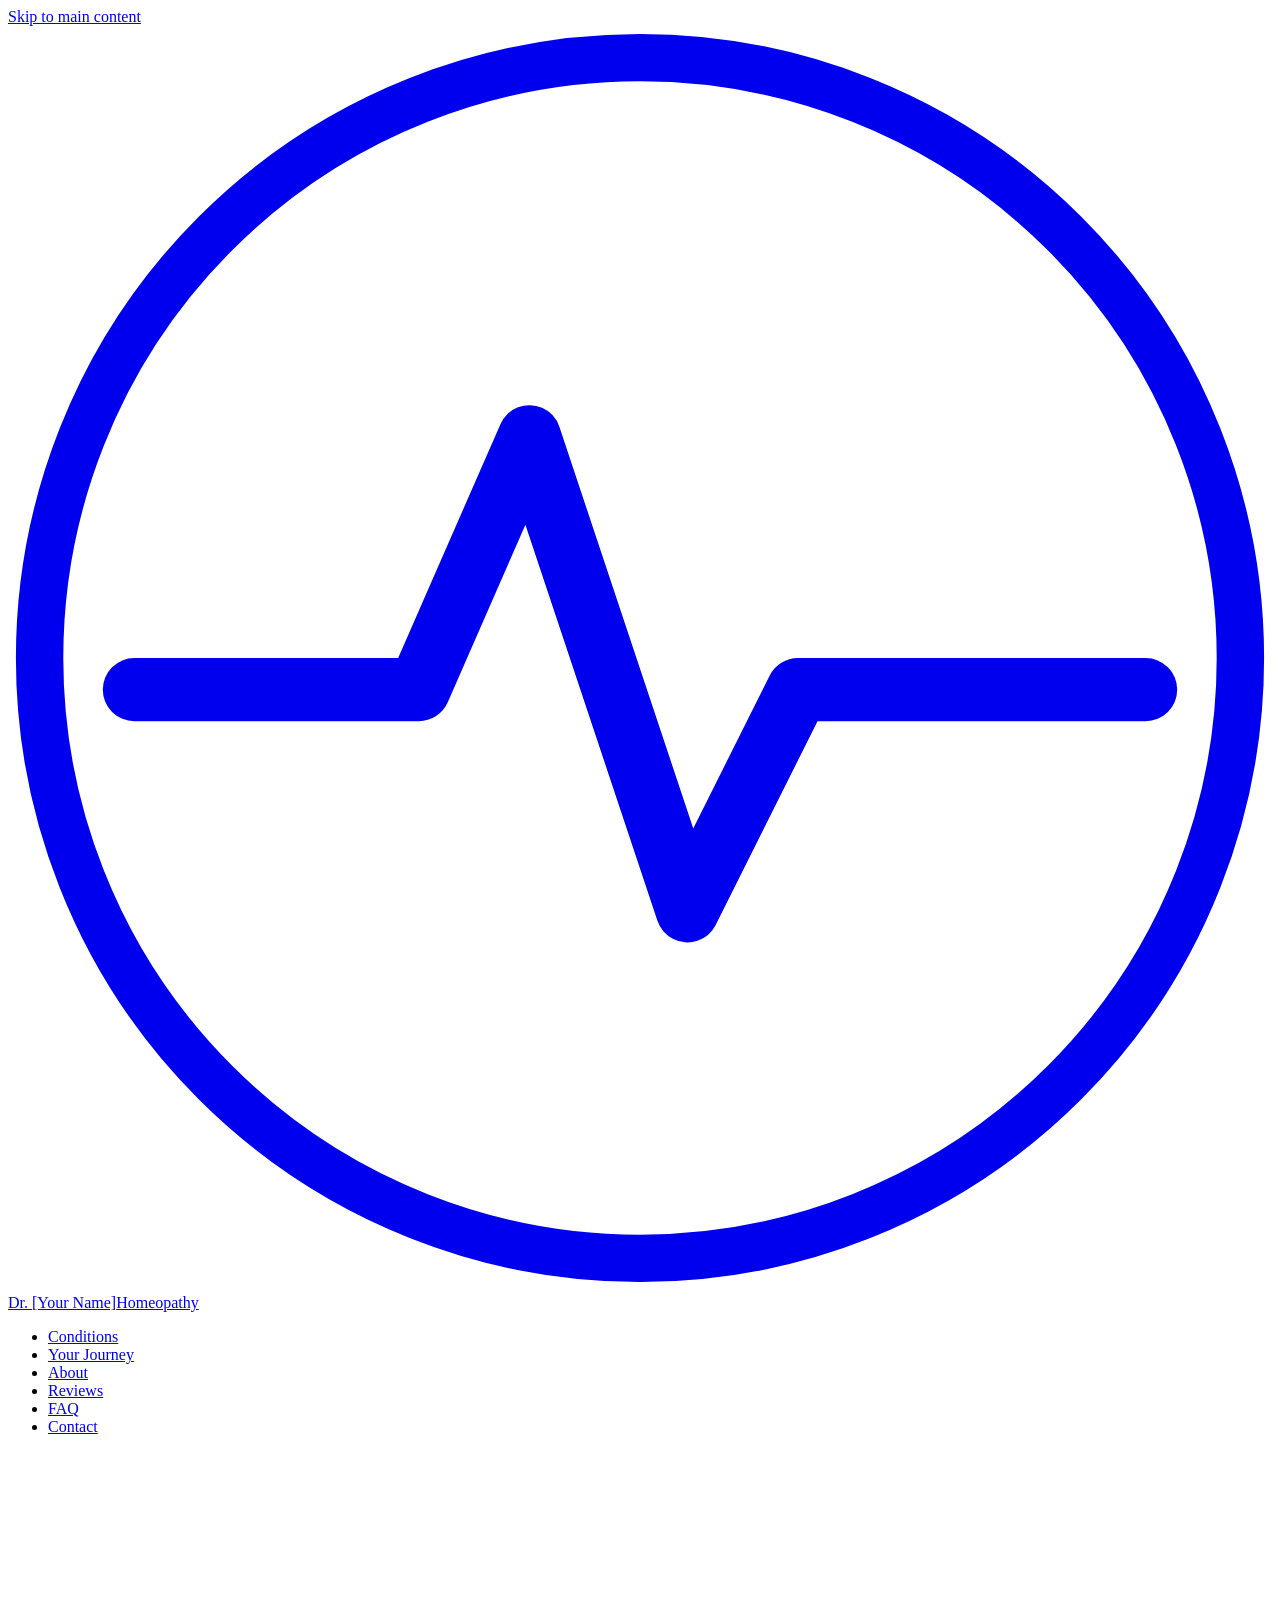
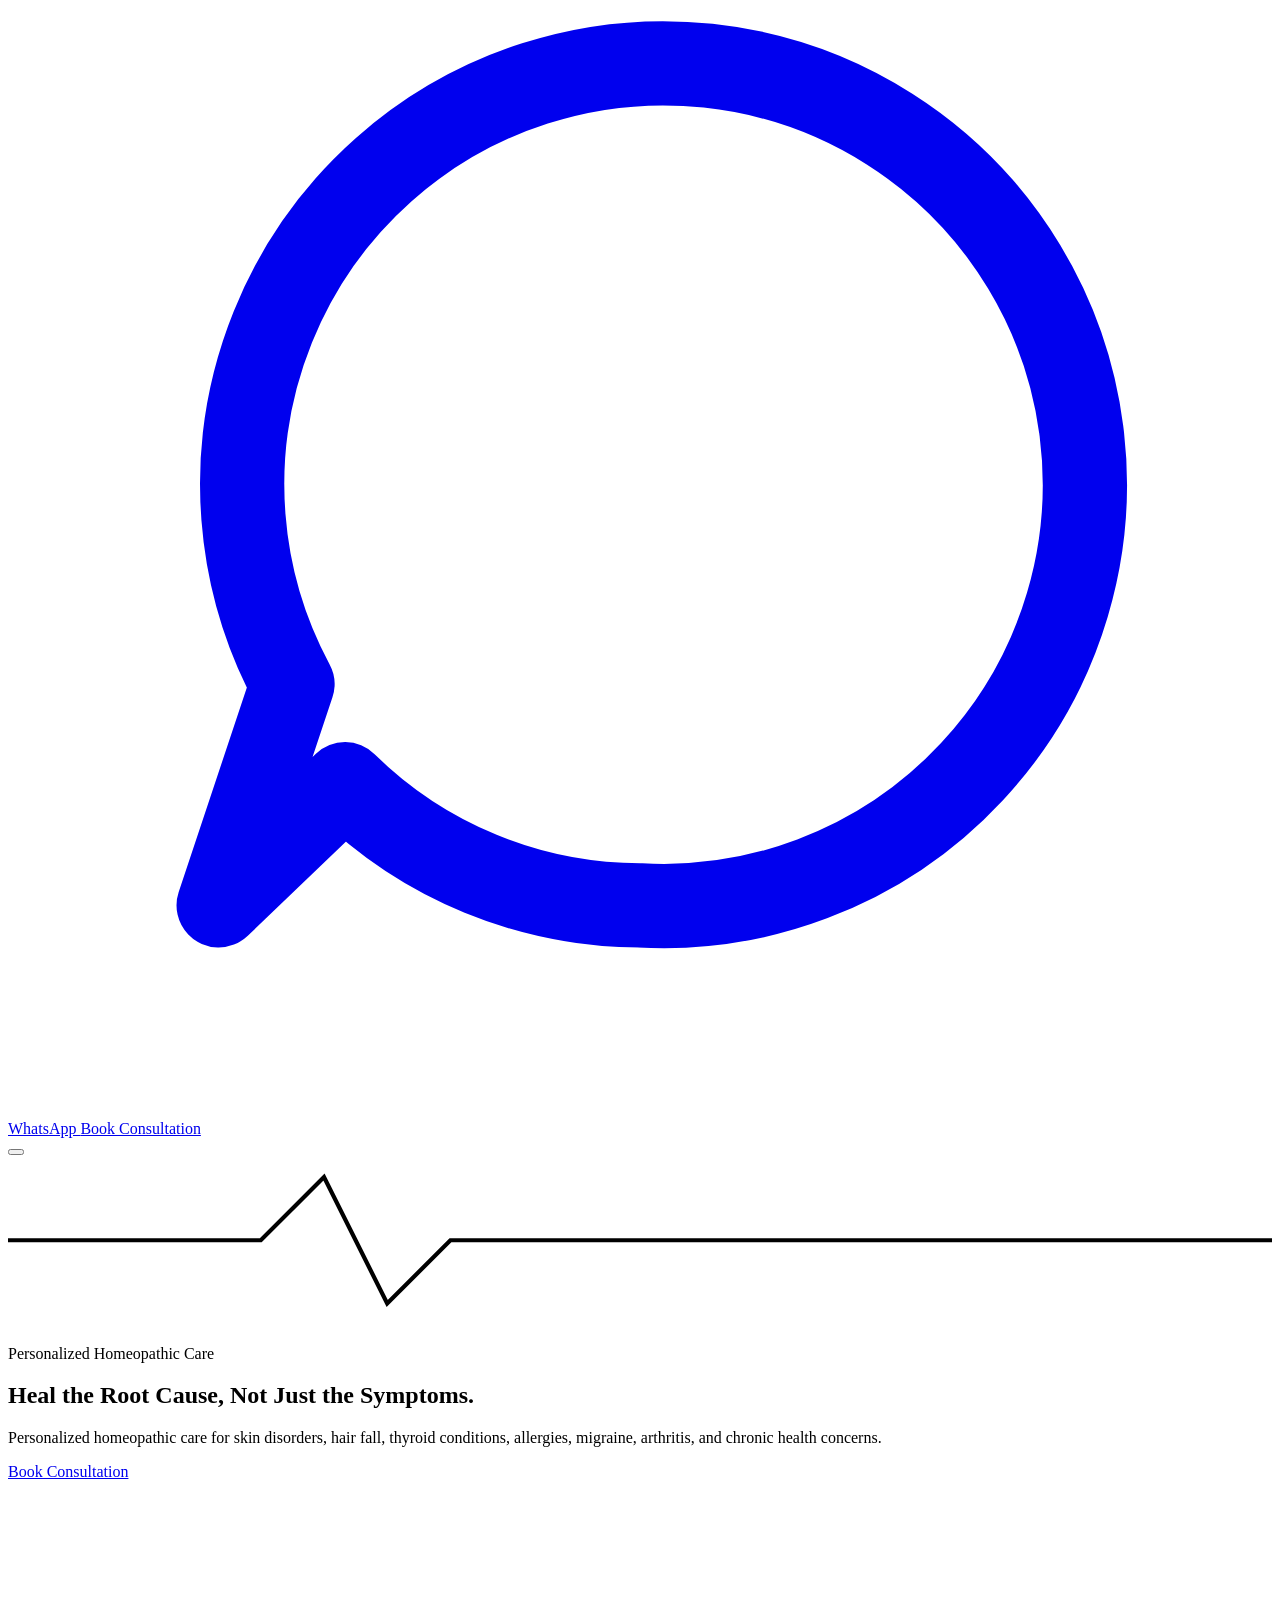
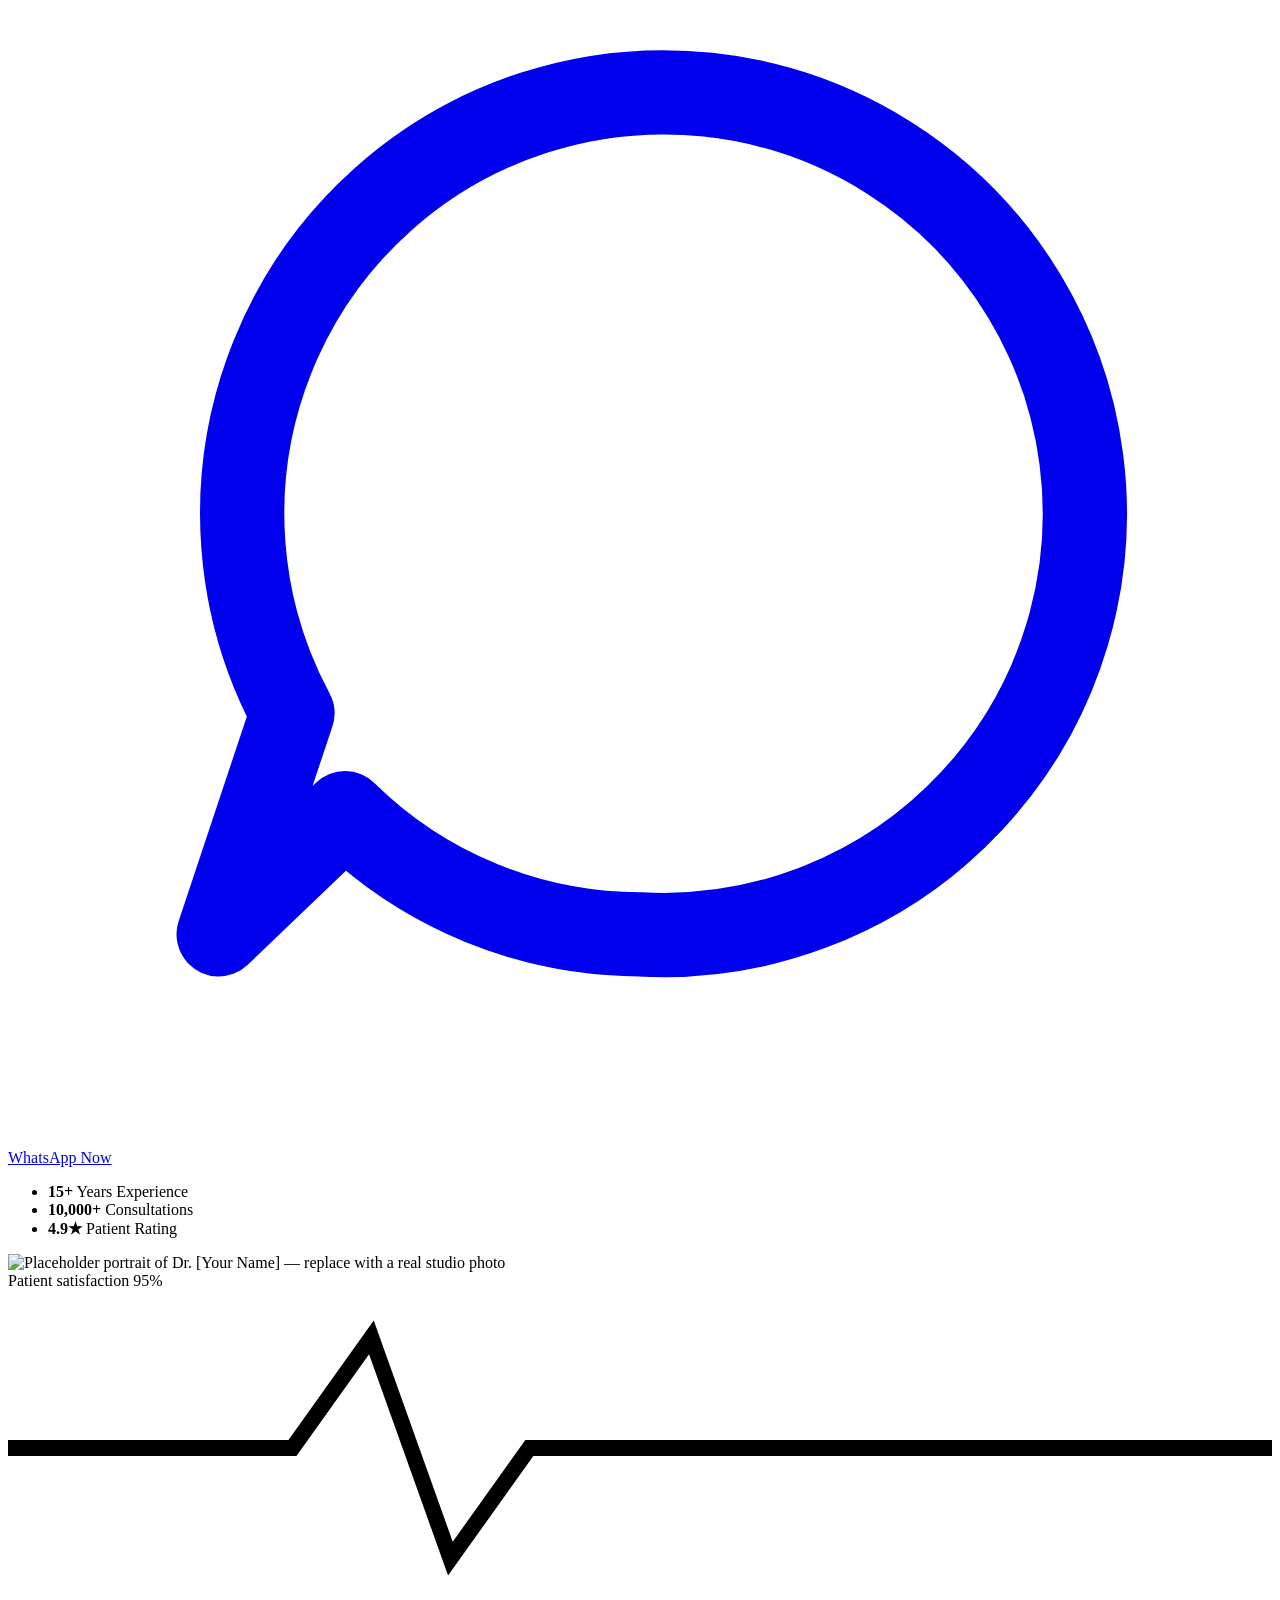
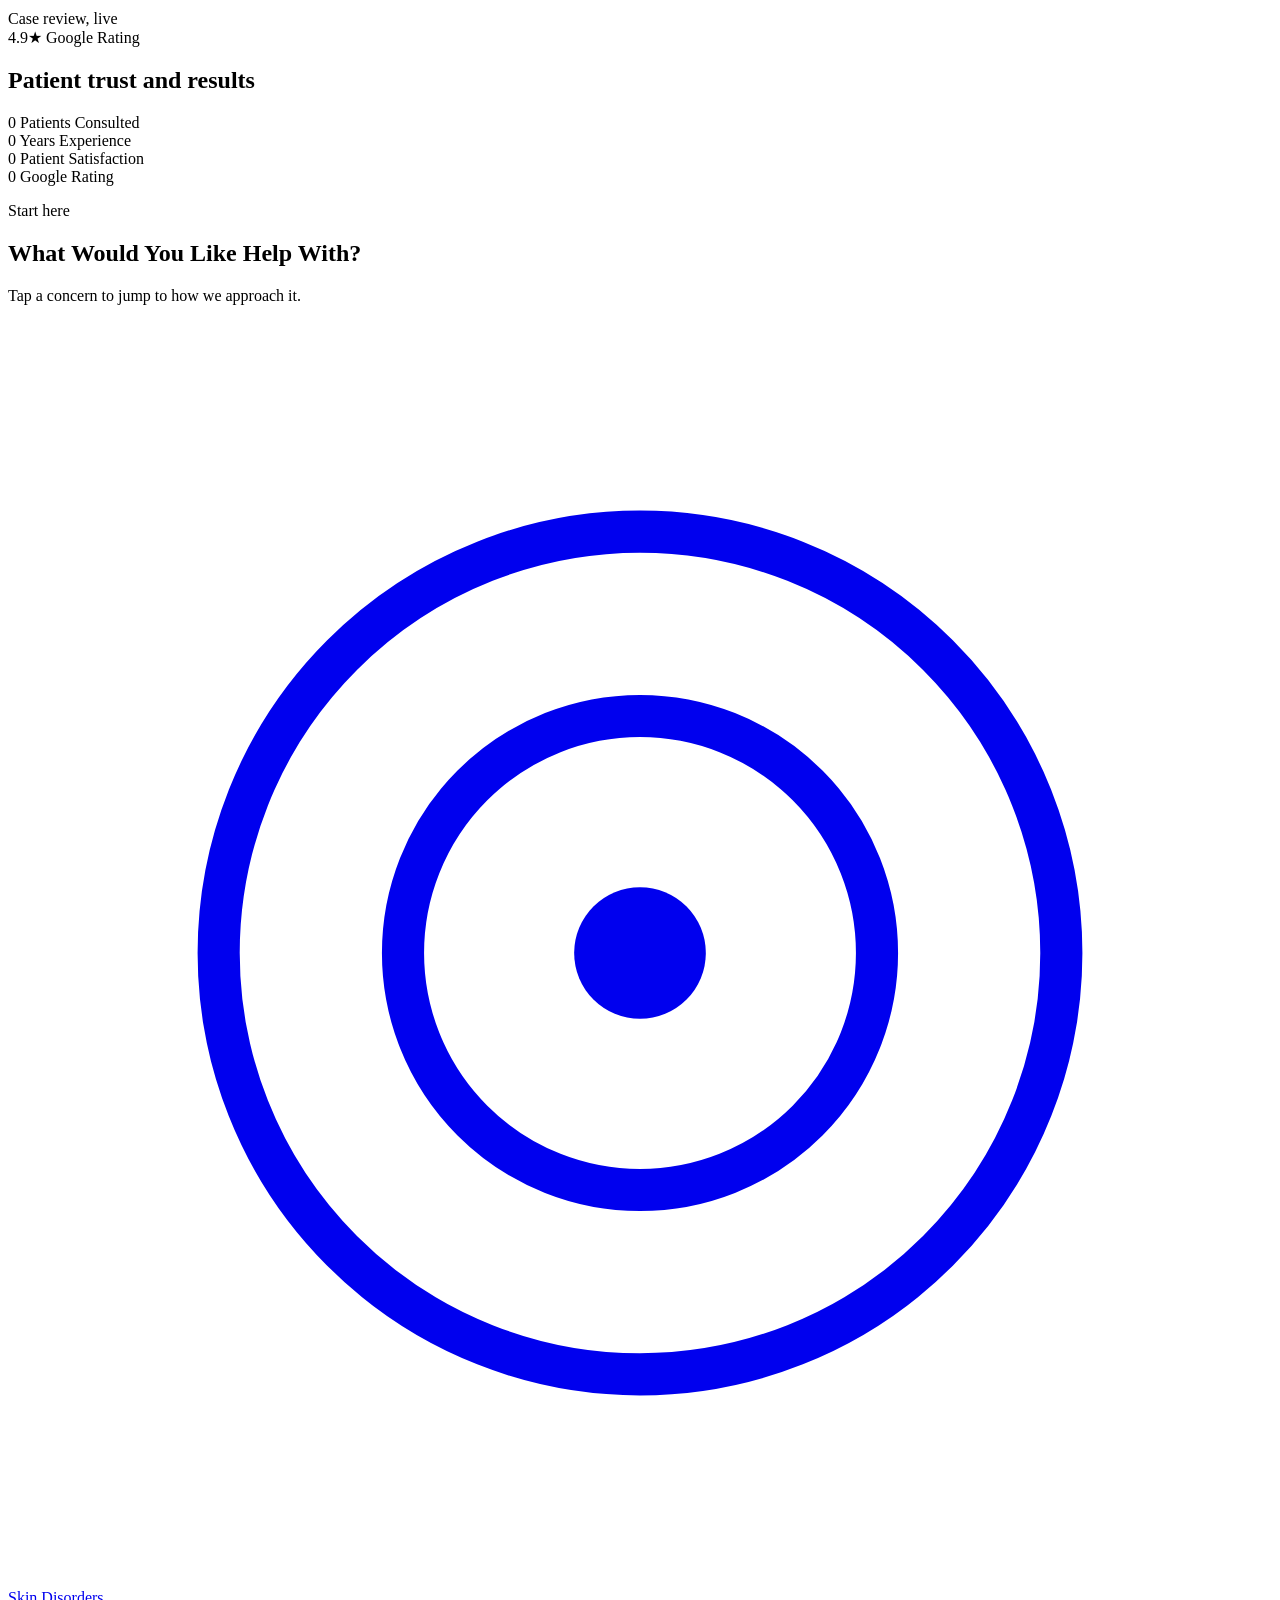
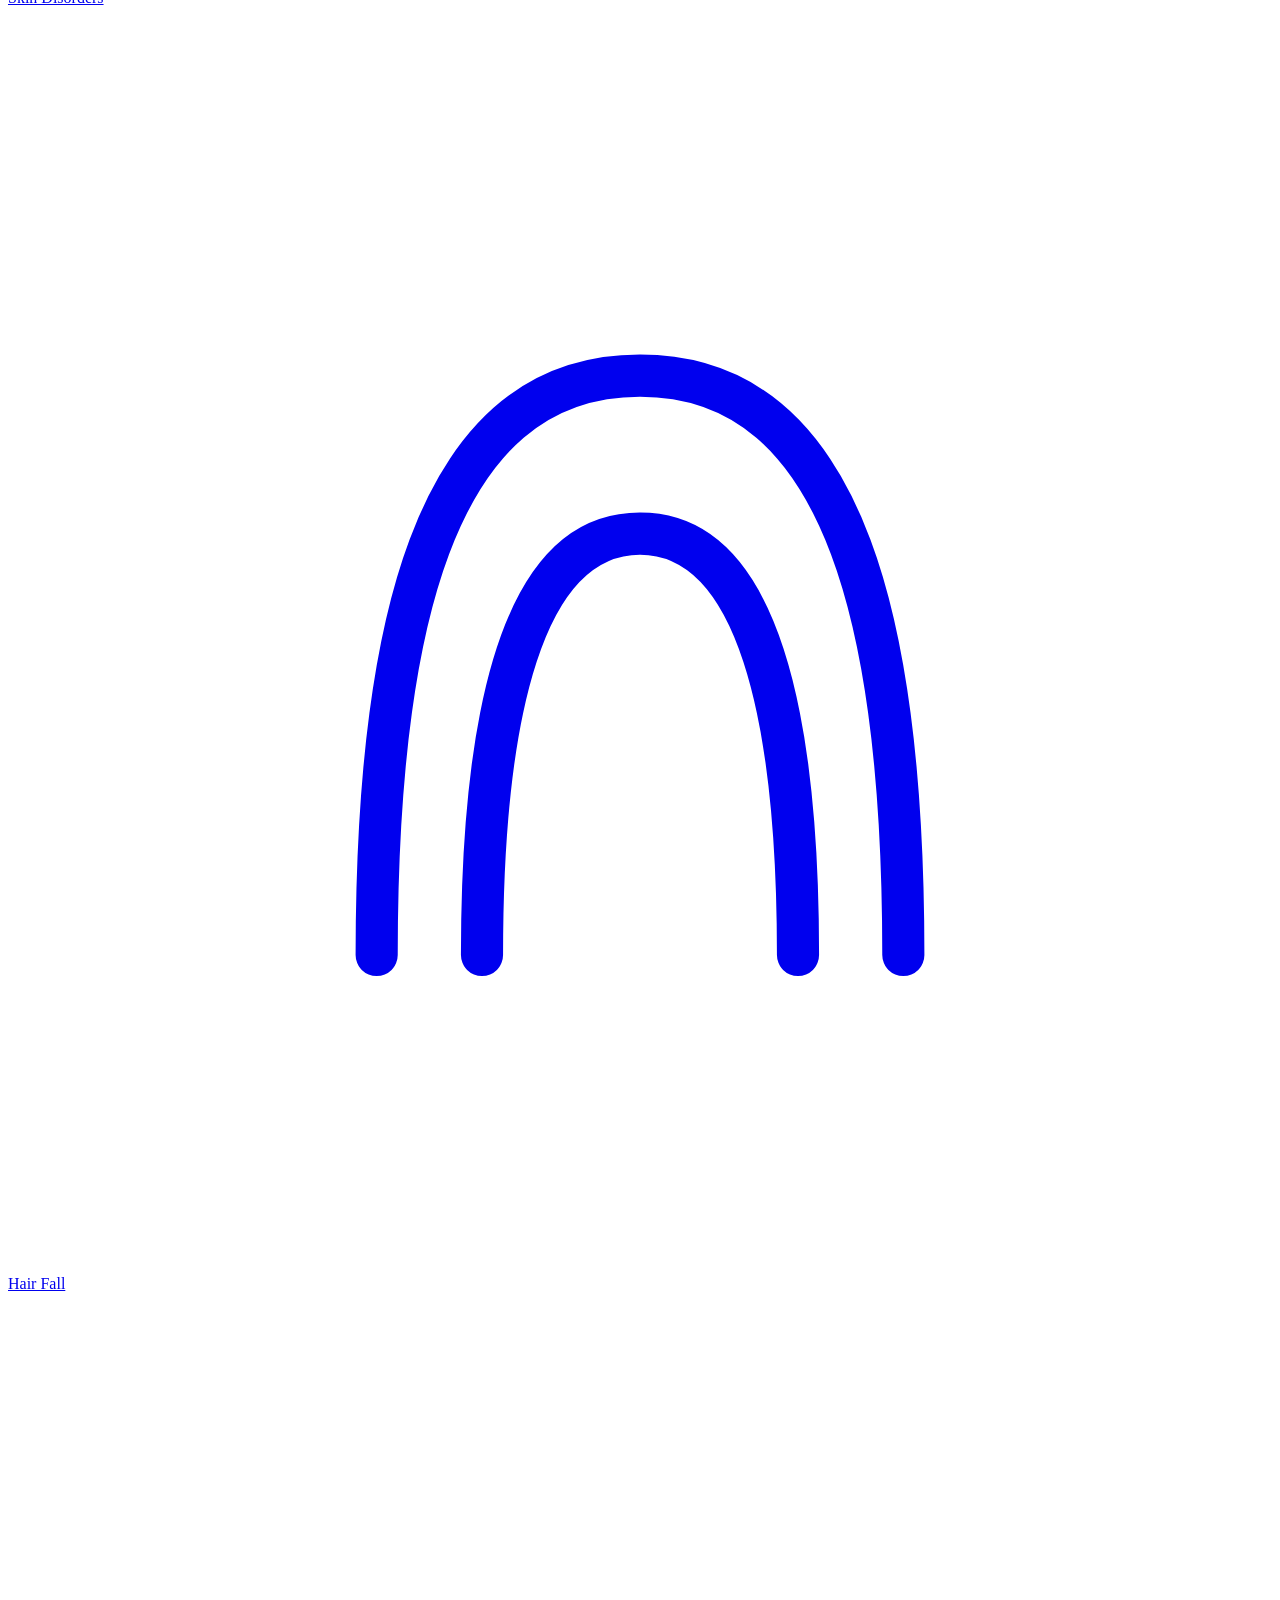
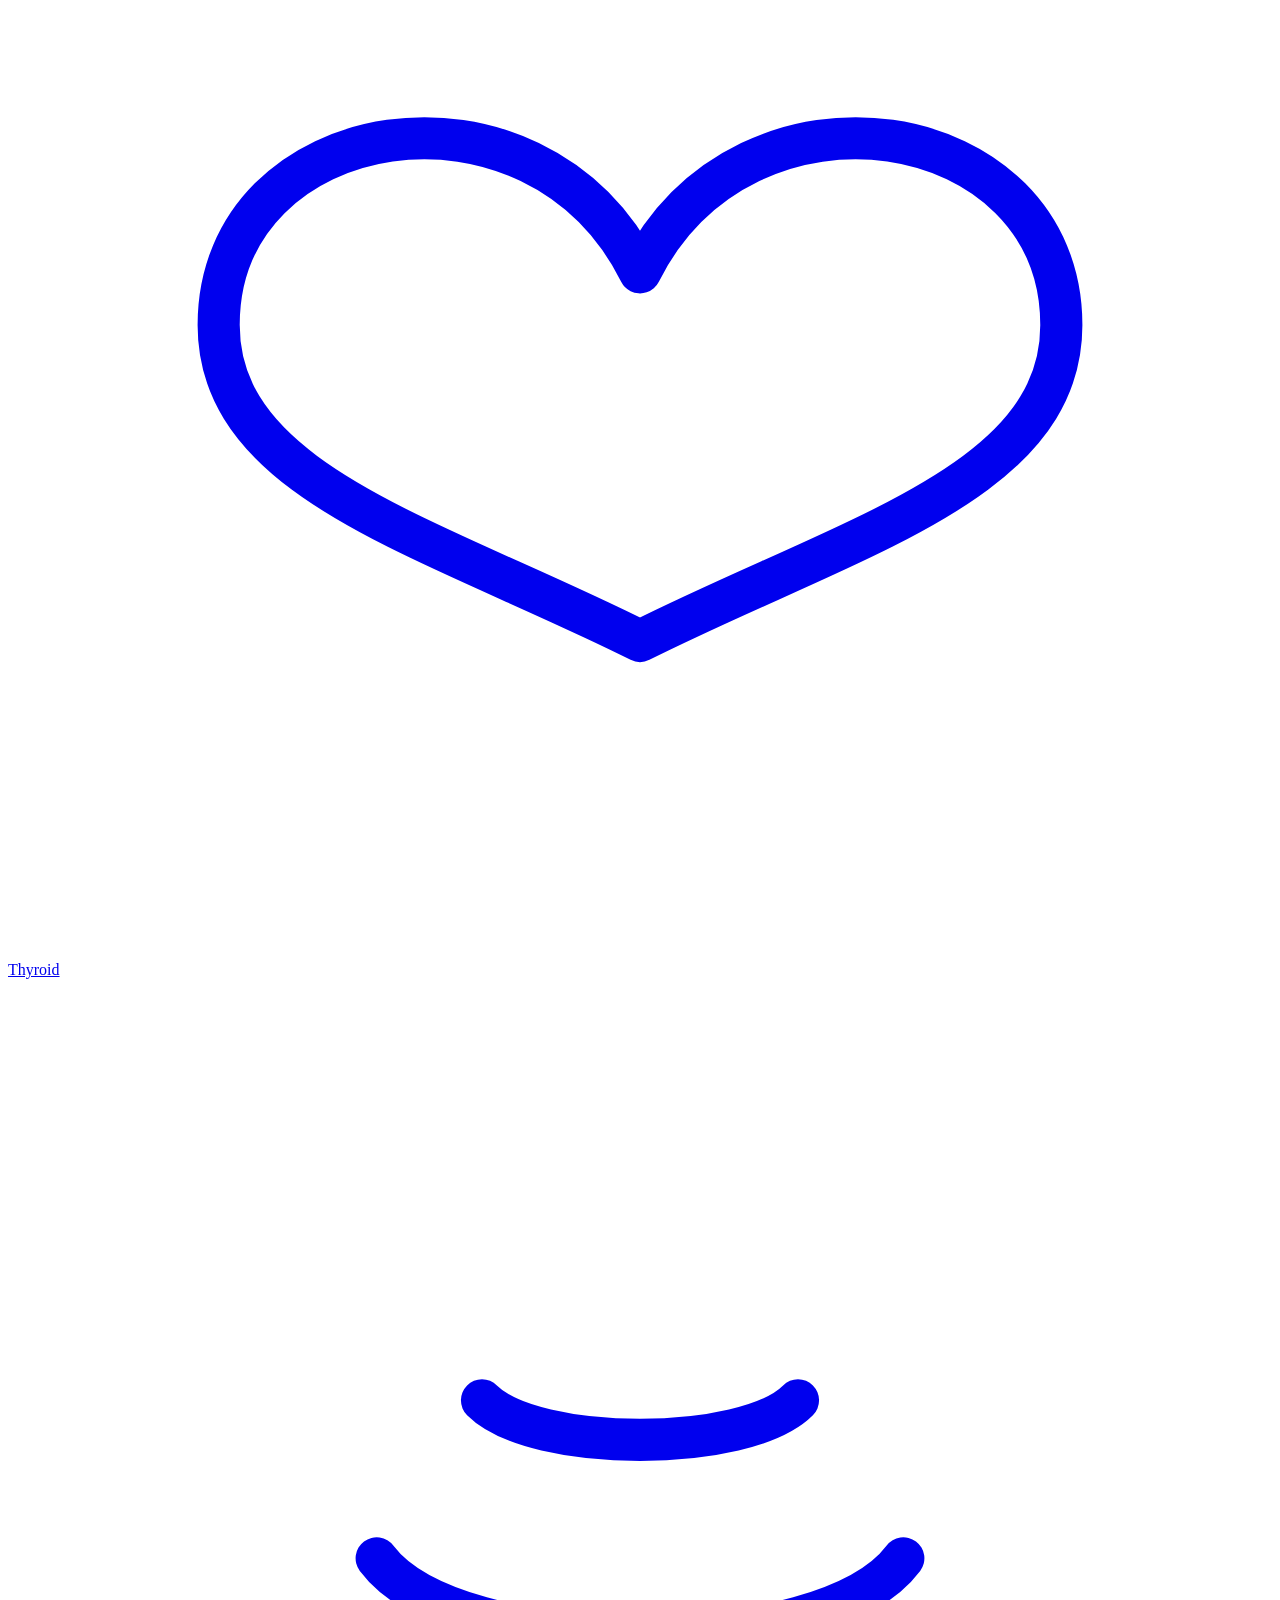
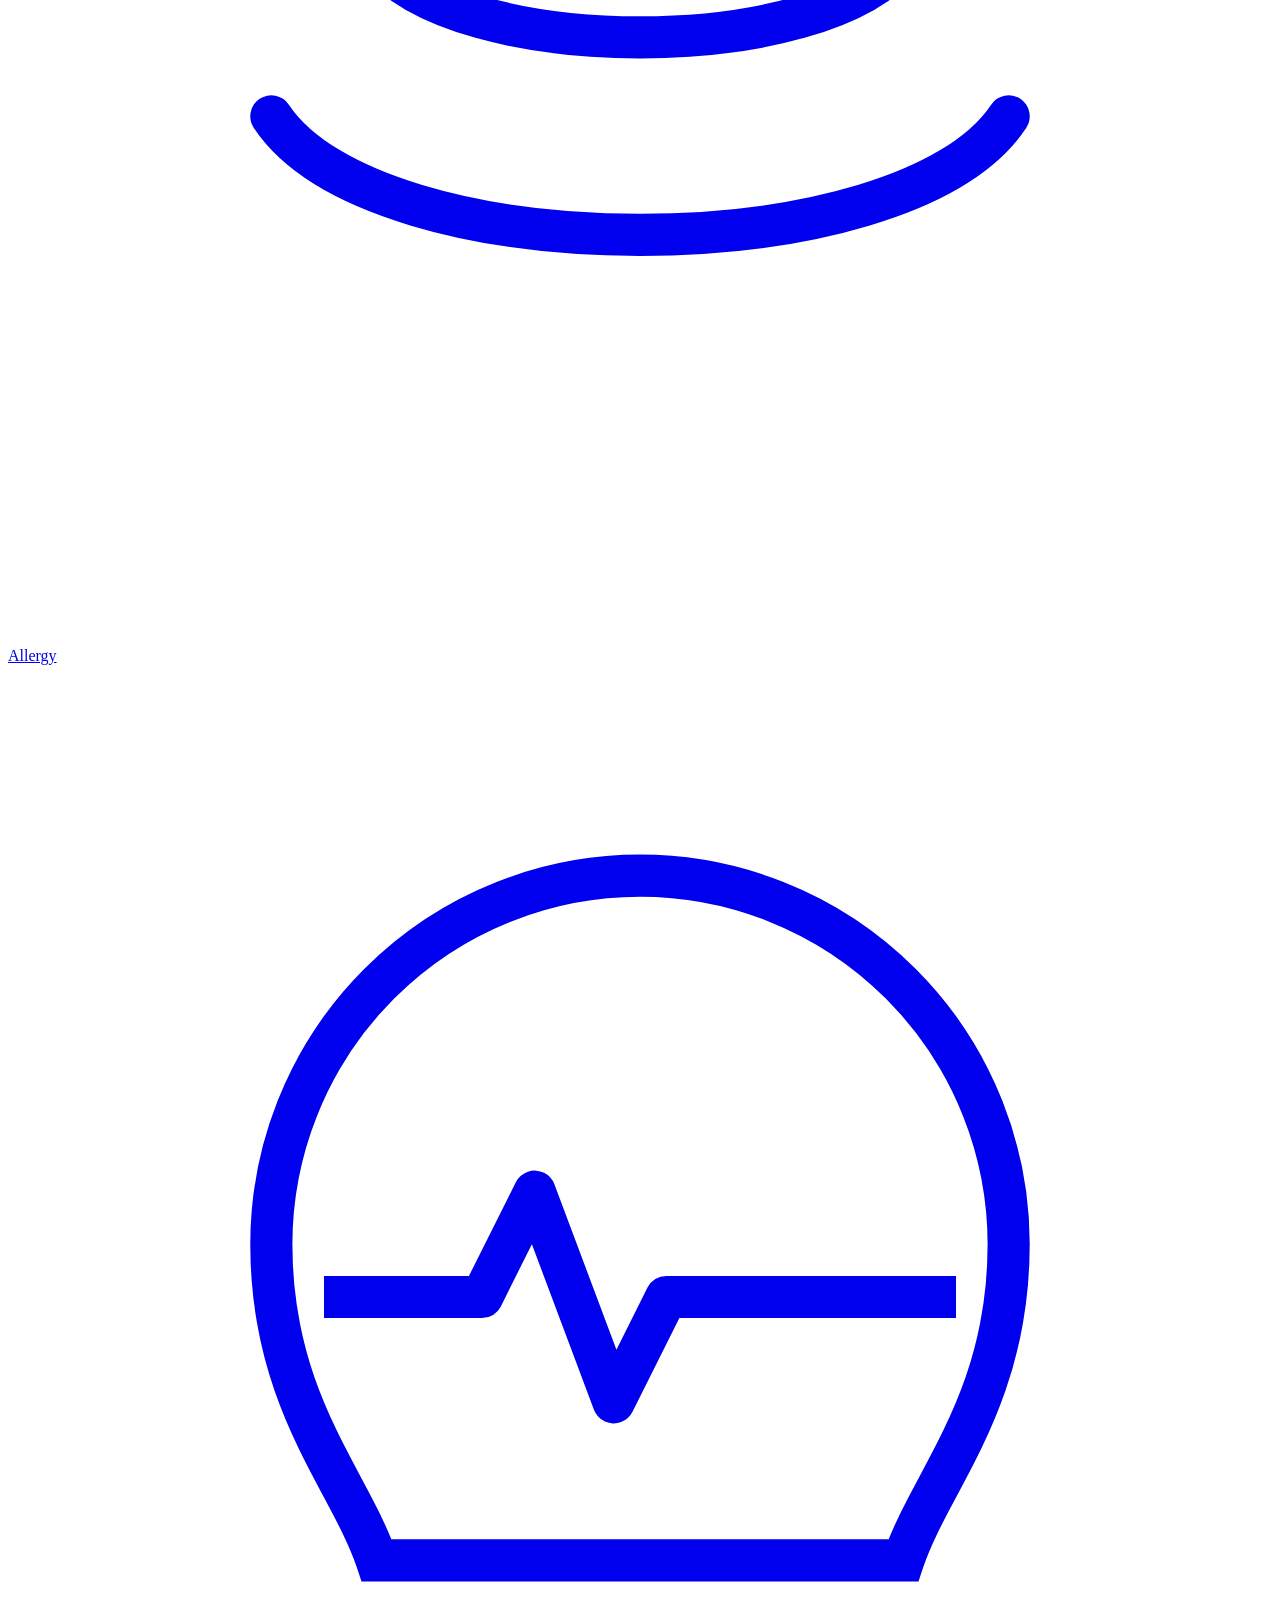
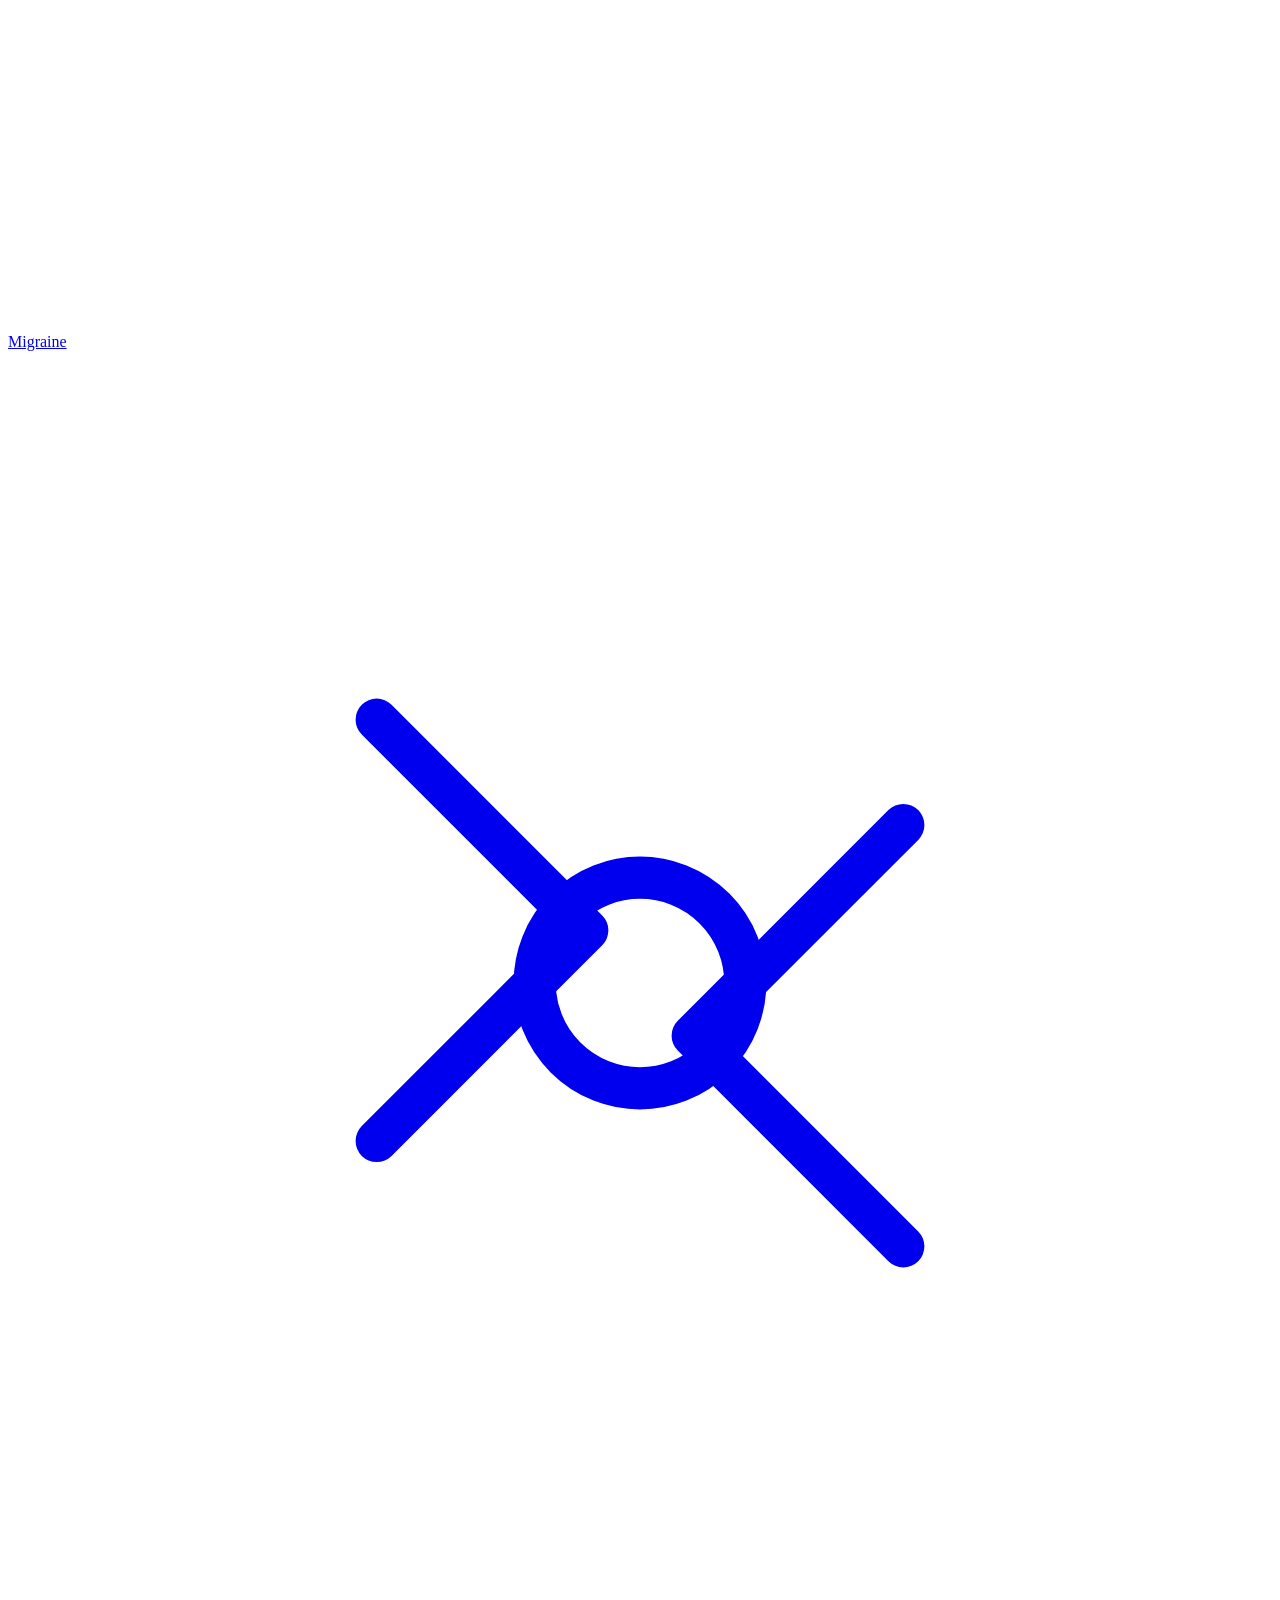
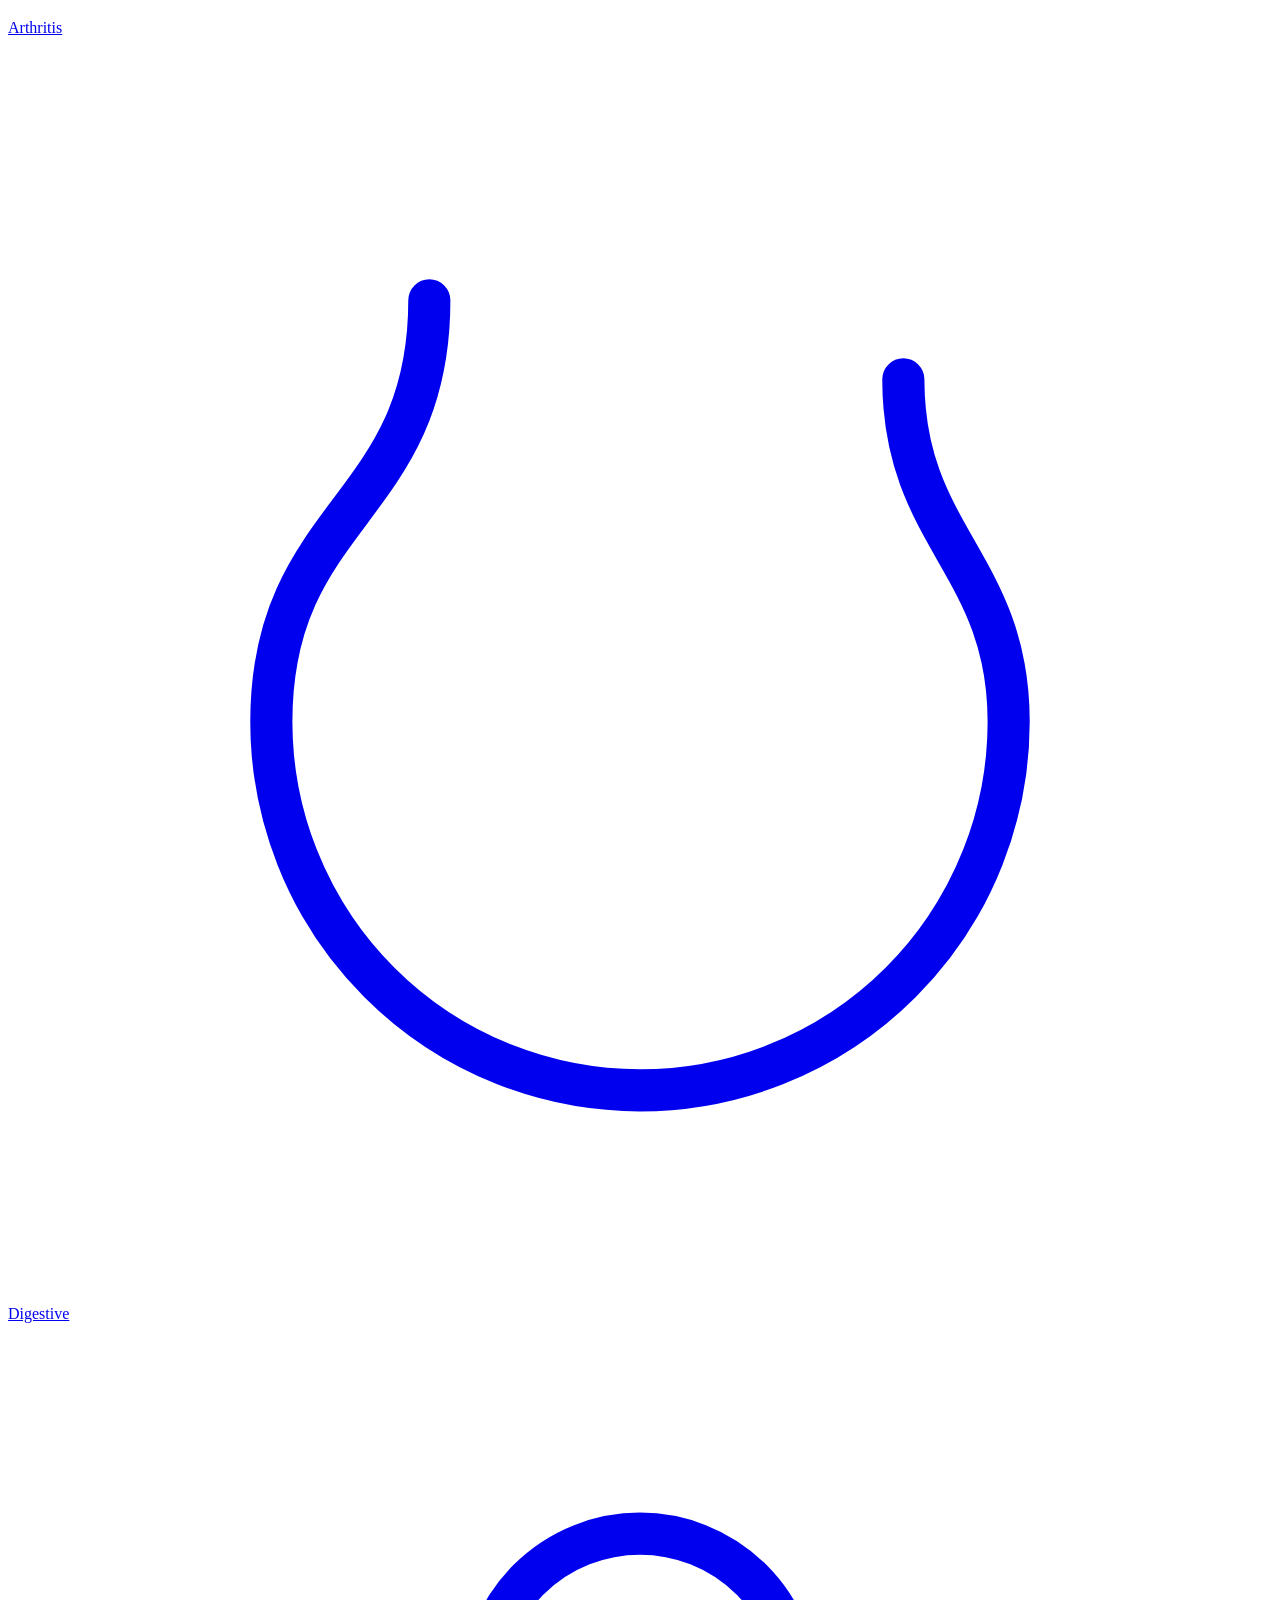
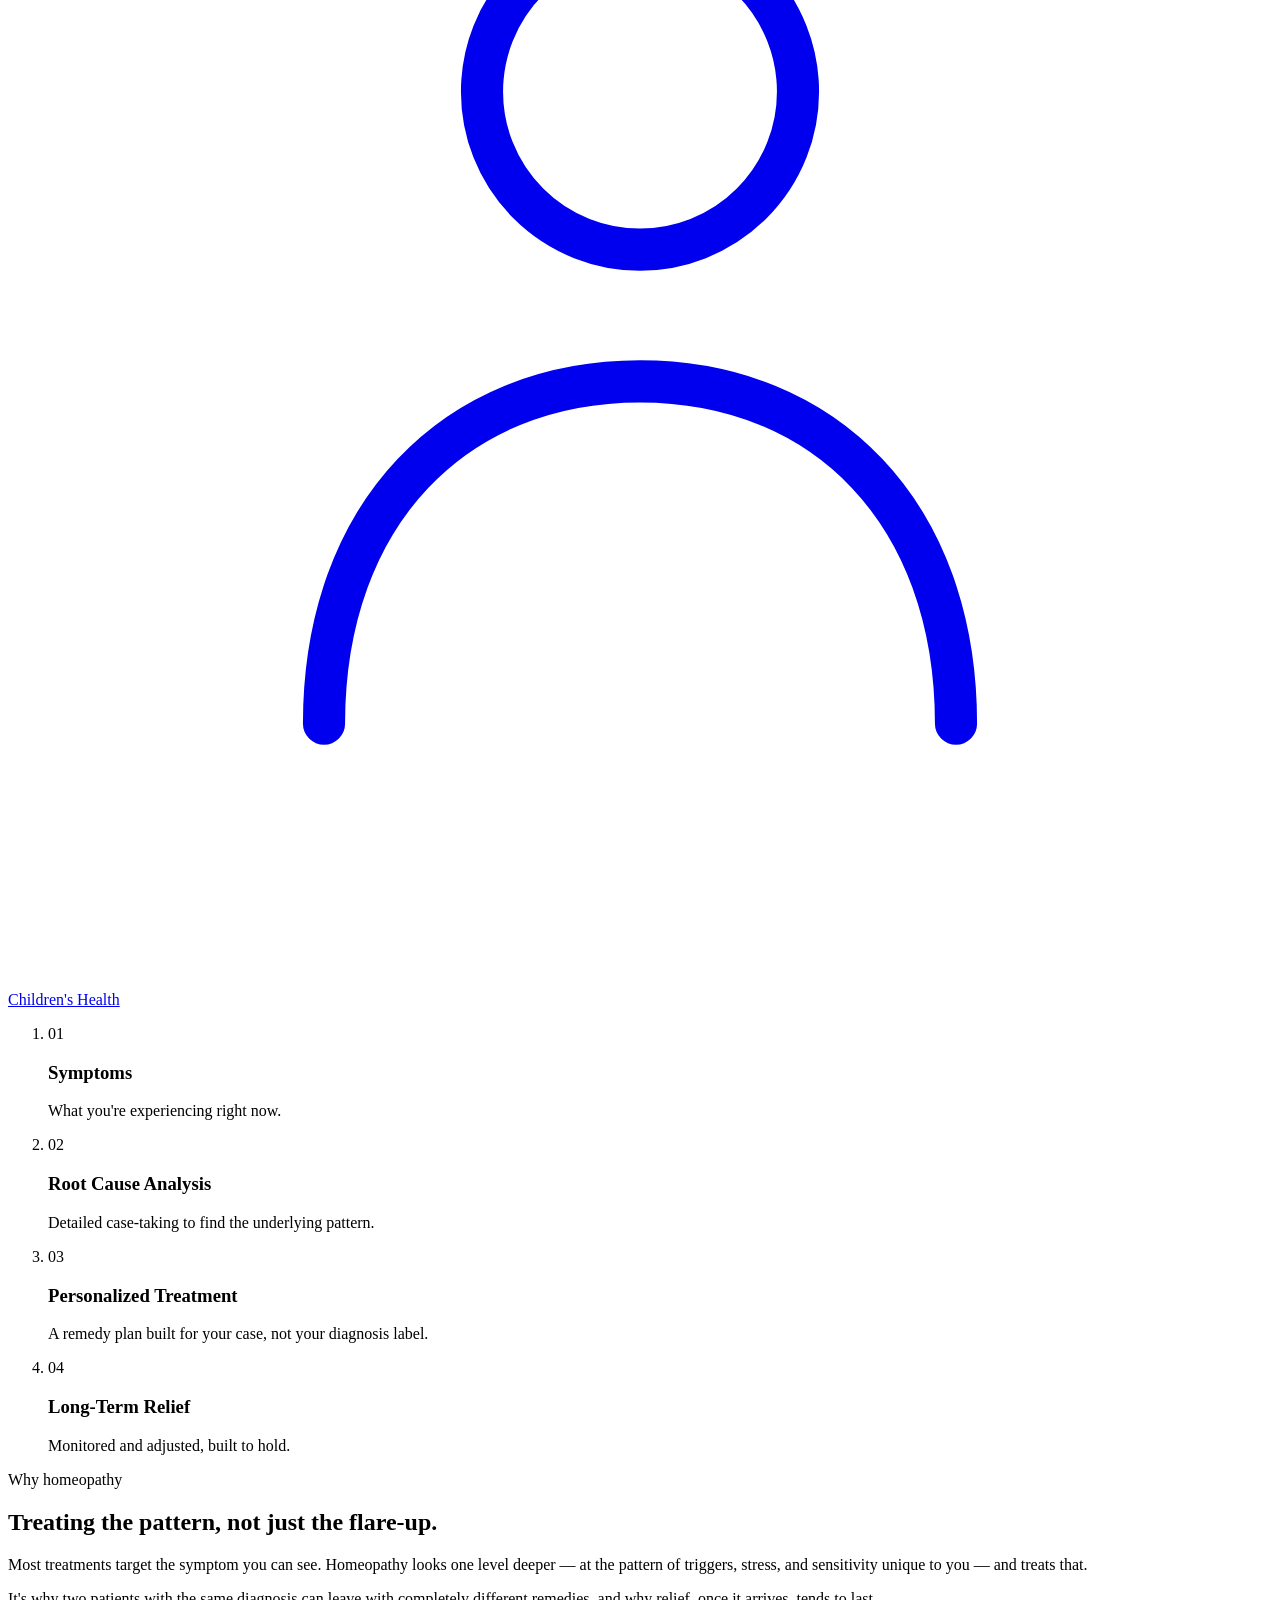
==== index.html @ 93f52317 "Rename index-1.html to index.html" ====
<!DOCTYPE html>
<html lang="en">
<head>
<meta charset="UTF-8">
<meta name="viewport" content="width=device-width, initial-scale=1, viewport-fit=cover">
<title>Dr. [Your Name] | Premium Homeopathy Care — Skin, Hair, Thyroid &amp; Chronic Conditions</title>
<meta name="description" content="Personalized homeopathic treatment for skin disorders, hair fall, thyroid, allergies, migraine and arthritis. 15+ years experience, 10,000+ consultations. Book online or on WhatsApp.">
<meta name="theme-color" content="#0D1B2A">
<link rel="icon" href="assets/favicon.svg" type="image/svg+xml">

<!-- Open Graph -->
<meta property="og:type" content="website">
<meta property="og:title" content="Dr. [Your Name] | Premium Homeopathy Care">
<meta property="og:description" content="Personalized homeopathic care for skin, hair, thyroid, allergy, migraine and arthritis concerns. Root-cause focused, evidence-aware, follow-up supported.">
<meta property="og:image" content="assets/og-cover.svg">

<link rel="stylesheet" href="css/styles.css">

<!-- JSON-LD: replace every [bracketed] placeholder with real practice details before launch.
     Do NOT add aggregateRating here until you have genuine, verifiable review data. -->
<script type="application/ld+json">
{
  "@context": "https://schema.org",
  "@type": "Physician",
  "name": "Dr. [Your Name]",
  "medicalSpecialty": "Homeopathic Medicine",
  "description": "Personalized homeopathic care for skin, hair, thyroid, allergy, migraine, arthritis and chronic conditions.",
  "url": "https://www.example.com",
  "telephone": "+91-[XXXXXXXXXX]",
  "address": {
    "@type": "PostalAddress",
    "streetAddress": "[Street Address]",
    "addressLocality": "[City]",
    "addressRegion": "[State]",
    "postalCode": "[PIN Code]",
    "addressCountry": "IN"
  },
  "openingHoursSpecification": [
    {
      "@type": "OpeningHoursSpecification",
      "dayOfWeek": ["Monday","Tuesday","Wednesday","Thursday","Friday","Saturday"],
      "opens": "10:00",
      "closes": "20:00"
    }
  ]
}
</script>
</head>
<body>

<a class="skip-link" href="#main">Skip to main content</a>

<!-- ============ HEADER / NAV ============ -->
<header class="site-header" id="top">
  <div class="container header-inner">
    <a href="#top" class="brand" aria-label="Homepage">
      <svg class="brand-mark" viewBox="0 0 40 40" aria-hidden="true">
        <circle cx="20" cy="20" r="19" fill="none" stroke="currentColor" stroke-width="1.5"/>
        <path d="M4 21 L13 21 L16.5 13 L21.5 28 L25 21 L36 21" fill="none" stroke="currentColor" stroke-width="2" stroke-linecap="round" stroke-linejoin="round"/>
      </svg>
      <span class="brand-text">Dr. [Your Name]<span class="brand-sub">Homeopathy</span></span>
    </a>

    <nav class="main-nav" aria-label="Primary">
      <ul>
        <li><a href="#concerns">Conditions</a></li>
        <li><a href="#journey">Your Journey</a></li>
        <li><a href="#about">About</a></li>
        <li><a href="#stories">Reviews</a></li>
        <li><a href="#faq">FAQ</a></li>
        <li><a href="#contact">Contact</a></li>
      </ul>
    </nav>

    <div class="header-cta">
      <a href="https://wa.me/91XXXXXXXXXX" class="btn btn-ghost btn-sm" data-no-reveal>
        <svg viewBox="0 0 24 24" aria-hidden="true"><path d="M4 20l1.4-4.2A8 8 0 1112 20a8 8 0 01-5.6-2.3z" fill="none" stroke="currentColor" stroke-width="1.6" stroke-linejoin="round"/></svg>
        WhatsApp
      </a>
      <a href="#book" class="btn btn-primary btn-sm">Book Consultation</a>
    </div>

    <button class="nav-toggle" id="navToggle" aria-expanded="false" aria-controls="mobileNav" aria-label="Open menu">
      <span></span><span></span><span></span>
    </button>
  </div>

  <div class="mobile-nav" id="mobileNav" hidden>
    <ul>
      <li><a href="#concerns">Conditions</a></li>
      <li><a href="#journey">Your Journey</a></li>
      <li><a href="#about">About</a></li>
      <li><a href="#stories">Reviews</a></li>
      <li><a href="#faq">FAQ</a></li>
      <li><a href="#contact">Contact</a></li>
    </ul>
    <div class="mobile-nav-cta">
      <a href="https://wa.me/91XXXXXXXXXX" class="btn btn-ghost">WhatsApp Now</a>
      <a href="#book" class="btn btn-primary">Book Consultation</a>
    </div>
  </div>
</header>

<main id="main">

  <!-- ============ SECTION 1: HERO ============ -->
  <section class="hero" id="home" aria-labelledby="hero-heading">
    <div class="hero-bg" aria-hidden="true">
      <svg class="vital-line vital-line--hero" viewBox="0 0 600 80" preserveAspectRatio="none" aria-hidden="true">
        <path d="M0 40 L120 40 L150 10 L180 70 L210 40 L600 40" fill="none" stroke="currentColor" stroke-width="2"/>
      </svg>
    </div>

    <div class="container hero-inner">
      <div class="hero-copy">
        <p class="eyebrow">Personalized Homeopathic Care</p>
        <h1 id="hero-heading">Heal the Root Cause, Not Just the Symptoms.</h1>
        <p class="hero-sub">Personalized homeopathic care for skin disorders, hair fall, thyroid conditions, allergies, migraine, arthritis, and chronic health concerns.</p>

        <div class="hero-actions">
          <a href="#book" class="btn btn-primary btn-lg">Book Consultation</a>
          <a href="https://wa.me/91XXXXXXXXXX" class="btn btn-outline btn-lg">
            <svg viewBox="0 0 24 24" aria-hidden="true"><path d="M4 20l1.4-4.2A8 8 0 1112 20a8 8 0 01-5.6-2.3z" fill="none" stroke="currentColor" stroke-width="1.6" stroke-linejoin="round"/></svg>
            WhatsApp Now
          </a>
        </div>

        <ul class="trust-strip">
          <li><strong>15+</strong> Years Experience</li>
          <li><strong>10,000+</strong> Consultations</li>
          <li><strong>4.9★</strong> Patient Rating</li>
        </ul>
      </div>

      <div class="hero-visual">
        <div class="hero-portrait-frame">
          <img src="assets/doctor-placeholder.svg" alt="Placeholder portrait of Dr. [Your Name] — replace with a real studio photo" width="560" height="640" class="hero-portrait">
          <div class="glow glow--teal" aria-hidden="true"></div>
        </div>

        <div class="float-card float-card--stat float-card--1" aria-hidden="true">
          <span class="float-card-label">Patient satisfaction</span>
          <span class="float-card-value">95%</span>
        </div>
        <div class="float-card float-card--vitals float-card--2" aria-hidden="true">
          <svg class="vital-line vital-line--card" viewBox="0 0 160 40" preserveAspectRatio="none">
            <path d="M0 20 L36 20 L46 6 L56 34 L66 20 L160 20" fill="none" stroke="currentColor" stroke-width="2"/>
          </svg>
          <span class="float-card-label">Case review, live</span>
        </div>
        <div class="float-card float-card--badge float-card--3" aria-hidden="true">
          <span class="float-card-value">4.9★</span>
          <span class="float-card-label">Google Rating</span>
        </div>
      </div>
    </div>
  </section>

  <!-- ============ SECTION 2: TRUST & RESULTS ============ -->
  <section class="counters" id="trust" aria-labelledby="trust-heading">
    <h2 id="trust-heading" class="visually-hidden">Patient trust and results</h2>
    <div class="container counters-grid">
      <div class="counter-item">
        <span class="counter-value" data-count-to="10000" data-suffix="+">0</span>
        <span class="counter-label">Patients Consulted</span>
      </div>
      <div class="counter-item">
        <span class="counter-value" data-count-to="15" data-suffix="+">0</span>
        <span class="counter-label">Years Experience</span>
      </div>
      <div class="counter-item">
        <span class="counter-value" data-count-to="95" data-suffix="%">0</span>
        <span class="counter-label">Patient Satisfaction</span>
      </div>
      <div class="counter-item">
        <span class="counter-value" data-count-to="4.9" data-decimals="1" data-suffix="★">0</span>
        <span class="counter-label">Google Rating</span>
      </div>
    </div>
  </section>

  <!-- ============ SECTION 3: FIND YOUR CONCERN ============ -->
  <section class="concerns" id="concerns" aria-labelledby="concerns-heading">
    <div class="container">
      <p class="eyebrow eyebrow--center">Start here</p>
      <h2 id="concerns-heading" class="section-heading section-heading--center">What Would You Like Help With?</h2>
      <p class="section-lead section-lead--center">Tap a concern to jump to how we approach it.</p>

      <div class="concern-grid reveal-group">
        <a href="#cond-skin" class="concern-card reveal">
          <span class="concern-icon"><svg viewBox="0 0 48 48" aria-hidden="true"><circle cx="24" cy="24" r="16" fill="none" stroke="currentColor" stroke-width="1.6"/><circle cx="24" cy="24" r="9" fill="none" stroke="currentColor" stroke-width="1.6"/><circle cx="24" cy="24" r="2.5" fill="currentColor"/></svg></span>
          <span class="concern-title">Skin Disorders</span>
        </a>
        <a href="#cond-hair" class="concern-card reveal">
          <span class="concern-icon"><svg viewBox="0 0 48 48" aria-hidden="true"><path d="M14 36c0-12 2-22 10-22s10 10 10 22" fill="none" stroke="currentColor" stroke-width="1.6" stroke-linecap="round"/><path d="M18 36c0-9 1.5-16 6-16s6 7 6 16" fill="none" stroke="currentColor" stroke-width="1.6" stroke-linecap="round"/></svg></span>
          <span class="concern-title">Hair Fall</span>
        </a>
        <a href="#cond-thyroid" class="concern-card reveal">
          <span class="concern-icon"><svg viewBox="0 0 48 48" aria-hidden="true"><path d="M24 22c-4-8-16-6-16 2 0 6 8 8 16 12 8-4 16-6 16-12 0-8-12-10-16-2z" fill="none" stroke="currentColor" stroke-width="1.6" stroke-linejoin="round"/></svg></span>
          <span class="concern-title">Thyroid</span>
        </a>
        <a href="#cond-allergy" class="concern-card reveal">
          <span class="concern-icon"><svg viewBox="0 0 48 48" aria-hidden="true"><path d="M10 28c4 6 24 6 28 0M14 22c3 4 17 4 20 0M18 16c2 2 10 2 12 0" fill="none" stroke="currentColor" stroke-width="1.6" stroke-linecap="round"/></svg></span>
          <span class="concern-title">Allergy</span>
        </a>
        <a href="#cond-migraine" class="concern-card reveal">
          <span class="concern-icon"><svg viewBox="0 0 48 48" aria-hidden="true"><path d="M24 8a14 14 0 0 0-14 14c0 6 3 9 4 12h20c1-3 4-6 4-12A14 14 0 0 0 24 8z" fill="none" stroke="currentColor" stroke-width="1.6"/><path d="M12 24h6l2-4 3 8 2-4h11" fill="none" stroke="currentColor" stroke-width="1.6" stroke-linejoin="round"/></svg></span>
          <span class="concern-title">Migraine</span>
        </a>
        <a href="#cond-arthritis" class="concern-card reveal">
          <span class="concern-icon"><svg viewBox="0 0 48 48" aria-hidden="true"><path d="M14 14l8 8M34 34l-8-8M22 22l-8 8M26 26l8-8" stroke="currentColor" stroke-width="1.6" stroke-linecap="round"/><circle cx="24" cy="24" r="4" fill="none" stroke="currentColor" stroke-width="1.6"/></svg></span>
          <span class="concern-title">Arthritis</span>
        </a>
        <a href="#cond-digestive" class="concern-card reveal">
          <span class="concern-icon"><svg viewBox="0 0 48 48" aria-hidden="true"><path d="M16 10c0 8-6 8-6 16a14 14 0 0028 0c0-6-4-7-4-13" fill="none" stroke="currentColor" stroke-width="1.6" stroke-linecap="round" stroke-linejoin="round"/></svg></span>
          <span class="concern-title">Digestive</span>
        </a>
        <a href="#cond-children" class="concern-card reveal">
          <span class="concern-icon"><svg viewBox="0 0 48 48" aria-hidden="true"><circle cx="24" cy="14" r="6" fill="none" stroke="currentColor" stroke-width="1.6"/><path d="M12 38c0-8 5-13 12-13s12 5 12 13" fill="none" stroke="currentColor" stroke-width="1.6" stroke-linecap="round"/></svg></span>
          <span class="concern-title">Children's Health</span>
        </a>
      </div>
    </div>
  </section>

  <!-- ============ SECTION 4: WHY HOMEOPATHY ============ -->
  <section class="why" id="why" aria-labelledby="why-heading">
    <div class="container why-inner">
      <div class="why-infographic reveal">
        <ol class="flow">
          <li class="flow-step">
            <span class="flow-index">01</span>
            <div><h3>Symptoms</h3><p>What you're experiencing right now.</p></div>
          </li>
          <li class="flow-step">
            <span class="flow-index">02</span>
            <div><h3>Root Cause Analysis</h3><p>Detailed case-taking to find the underlying pattern.</p></div>
          </li>
          <li class="flow-step">
            <span class="flow-index">03</span>
            <div><h3>Personalized Treatment</h3><p>A remedy plan built for your case, not your diagnosis label.</p></div>
          </li>
          <li class="flow-step">
            <span class="flow-index">04</span>
            <div><h3>Long-Term Relief</h3><p>Monitored and adjusted, built to hold.</p></div>
          </li>
        </ol>
      </div>

      <div class="why-copy reveal">
        <p class="eyebrow">Why homeopathy</p>
        <h2 id="why-heading" class="section-heading">Treating the pattern, not just the flare-up.</h2>
        <p>Most treatments target the symptom you can see. Homeopathy looks one level deeper — at the pattern of triggers, stress, and sensitivity unique to you — and treats that.</p>
        <p>It's why two patients with the same diagnosis can leave with completely different remedies, and why relief, once it arrives, tends to last.</p>
      </div>
    </div>
  </section>

  <!-- ============ SECTION 5: TREATMENT JOURNEY ============ -->
  <section class="journey" id="journey" aria-labelledby="journey-heading">
    <div class="container">
      <p class="eyebrow eyebrow--center">How it works</p>
      <h2 id="journey-heading" class="section-heading section-heading--center">Your Treatment Journey</h2>
      <p class="section-lead section-lead--center">Five steps, repeated and refined for as long as you need them.</p>

      <ol class="timeline reveal-group">
        <li class="timeline-step reveal">
          <span class="timeline-icon"><svg viewBox="0 0 32 32" aria-hidden="true"><rect x="6" y="8" width="20" height="18" rx="2" fill="none" stroke="currentColor" stroke-width="1.6"/><path d="M11 6v4M21 6v4M6 14h20" stroke="currentColor" stroke-width="1.6"/></svg></span>
          <span class="timeline-title">Consultation</span>
          <span class="timeline-text">A focused conversation about your history, lifestyle, and current concern — in person or online.</span>
        </li>
        <li class="timeline-step reveal">
          <span class="timeline-icon"><svg viewBox="0 0 32 32" aria-hidden="true"><circle cx="13" cy="13" r="7" fill="none" stroke="currentColor" stroke-width="1.6"/><path d="M18 18l8 8" stroke="currentColor" stroke-width="1.6" stroke-linecap="round"/></svg></span>
          <span class="timeline-title">Case Analysis</span>
          <span class="timeline-text">We map your symptom pattern and any existing reports before choosing a direction.</span>
        </li>
        <li class="timeline-step reveal">
          <span class="timeline-icon"><svg viewBox="0 0 32 32" aria-hidden="true"><path d="M13 5h6M14 5v8l-7 11a3 3 0 002.5 4.5h13a3 3 0 002.5-4.5L18 13V5" fill="none" stroke="currentColor" stroke-width="1.6" stroke-linejoin="round"/></svg></span>
          <span class="timeline-title">Personalized Medicines</span>
          <span class="timeline-text">A remedy plan selected for your case specifically — not a standard protocol for your diagnosis.</span>
        </li>
        <li class="timeline-step reveal">
          <span class="timeline-icon"><svg viewBox="0 0 32 32" aria-hidden="true"><path d="M4 22 L11 22 L14 12 L18 26 L21 22 L28 22" fill="none" stroke="currentColor" stroke-width="1.6" stroke-linecap="round" stroke-linejoin="round"/></svg></span>
          <span class="timeline-title">Regular Monitoring</span>
          <span class="timeline-text">Scheduled follow-ups to track your response and fine-tune the plan as needed.</span>
        </li>
        <li class="timeline-step reveal">
          <span class="timeline-icon"><svg viewBox="0 0 32 32" aria-hidden="true"><path d="M16 4v4M16 24v4M4 16h4M24 16h4M7.5 7.5l2.8 2.8M21.7 21.7l2.8 2.8M7.5 24.5l2.8-2.8M21.7 10.3l2.8-2.8" stroke="currentColor" stroke-width="1.6" stroke-linecap="round"/><circle cx="16" cy="16" r="5" fill="none" stroke="currentColor" stroke-width="1.6"/></svg></span>
          <span class="timeline-title">Long-Term Wellness</span>
          <span class="timeline-text">The goal isn't a one-time fix — it's a steadier baseline you can maintain.</span>
        </li>
      </ol>
    </div>
  </section>

  <!-- ============ SECTION 6: FEATURED CONDITIONS (detail) ============ -->
  <section class="conditions" id="conditions-detail" aria-labelledby="conditions-heading">
    <div class="container">
      <p class="eyebrow eyebrow--center">In depth</p>
      <h2 id="conditions-heading" class="section-heading section-heading--center">Conditions We Treat</h2>
      <p class="section-lead section-lead--center">Open any card for how we approach it, what we review, and how progress is tracked.</p>

      <div class="condition-grid reveal-group">

        <article class="condition-card reveal" id="cond-skin">
          <header><span class="concern-icon concern-icon--sm"><svg viewBox="0 0 48 48" aria-hidden="true"><circle cx="24" cy="24" r="16" fill="none" stroke="currentColor" stroke-width="1.6"/><circle cx="24" cy="24" r="9" fill="none" stroke="currentColor" stroke-width="1.6"/></svg></span>
            <h3>Skin Disorders</h3></header>
          <p class="condition-summary">Eczema, psoriasis, acne and chronic skin conditions, treated by addressing internal triggers — not just the surface.</p>
          <details>
            <summary>Learn more</summary>
            <p><strong>Overview.</strong> Skin reflects what's happening inside the body. Recurring eczema, psoriasis, acne, hives or vitiligo often point to an underlying immune, digestive or hormonal pattern that topical creams don't reach.</p>
            <p><strong>What we review.</strong> Flare-up triggers and timing, family history, digestion and stress levels, past treatments tried.</p>
            <p><strong>Our approach.</strong> A case-specific remedy plan aimed at calmer skin over the medium term, alongside simple lifestyle guidance — reviewed and adjusted as your skin responds.</p>
          </details>
        </article>

        <article class="condition-card reveal" id="cond-hair">
          <header><span class="concern-icon concern-icon--sm"><svg viewBox="0 0 48 48" aria-hidden="true"><path d="M14 36c0-12 2-22 10-22s10 10 10 22" fill="none" stroke="currentColor" stroke-width="1.6" stroke-linecap="round"/></svg></span>
            <h3>Hair Fall</h3></header>
          <p class="condition-summary">Hair thinning, dandruff and early hair loss, assessed for the hormonal, nutritional or stress-related cause behind it.</p>
          <details>
            <summary>Learn more</summary>
            <p><strong>Overview.</strong> Hair fall is rarely just a hair problem. Thyroid shifts, iron or vitamin gaps, PCOS, postpartum changes and chronic stress are common drivers we screen for.</p>
            <p><strong>What we review.</strong> Pattern and pace of hair loss, scalp condition, recent health changes, diet and sleep.</p>
            <p><strong>Our approach.</strong> Treatment focused on the root trigger first, with realistic timelines — hair growth is slow, and we'll tell you what to expect at each stage.</p>
          </details>
        </article>

        <article class="condition-card reveal" id="cond-thyroid">
          <header><span class="concern-icon concern-icon--sm"><svg viewBox="0 0 48 48" aria-hidden="true"><path d="M24 22c-4-8-16-6-16 2 0 6 8 8 16 12 8-4 16-6 16-12 0-8-12-10-16-2z" fill="none" stroke="currentColor" stroke-width="1.6" stroke-linejoin="round"/></svg></span>
            <h3>Thyroid Disorders</h3></header>
          <p class="condition-summary">Hypothyroidism and hyperthyroidism managed alongside your existing reports and medication, not in place of them.</p>
          <details>
            <summary>Learn more</summary>
            <p><strong>Overview.</strong> Whether newly diagnosed or managing levels long-term, homeopathic care can support energy, weight and mood symptoms while you continue any prescribed thyroid medication.</p>
            <p><strong>What we review.</strong> Recent TSH / T3 / T4 reports, current medication, symptom pattern, family history.</p>
            <p><strong>Our approach.</strong> A supportive plan designed to work alongside your endocrinologist's treatment. We will never suggest stopping prescribed thyroid medication without your doctor's guidance.</p>
          </details>
        </article>

        <article class="condition-card reveal" id="cond-allergy">
          <header><span class="concern-icon concern-icon--sm"><svg viewBox="0 0 48 48" aria-hidden="true"><path d="M10 28c4 6 24 6 28 0M14 22c3 4 17 4 20 0" fill="none" stroke="currentColor" stroke-width="1.6" stroke-linecap="round"/></svg></span>
            <h3>Allergies</h3></header>
          <p class="condition-summary">Seasonal allergies, sinusitis, skin allergies and allergic asthma, managed to reduce the frequency and severity of flare-ups.</p>
          <details>
            <summary>Learn more</summary>
            <p><strong>Overview.</strong> Recurring sneezing, blocked sinuses, itchy skin or allergic asthma usually follow a pattern tied to triggers, seasons or immunity dips.</p>
            <p><strong>What we review.</strong> Specific triggers, frequency and severity, past allergy tests, current inhalers or antihistamines used.</p>
            <p><strong>Our approach.</strong> A plan aimed at strengthening overall immune response over time, used alongside emergency medication when needed — your safety comes first.</p>
          </details>
        </article>

        <article class="condition-card reveal" id="cond-migraine">
          <header><span class="concern-icon concern-icon--sm"><svg viewBox="0 0 48 48" aria-hidden="true"><path d="M24 8a14 14 0 0 0-14 14c0 6 3 9 4 12h20c1-3 4-6 4-12A14 14 0 0 0 24 8z" fill="none" stroke="currentColor" stroke-width="1.6"/></svg></span>
            <h3>Migraine</h3></header>
          <p class="condition-summary">Recurrent migraines and tension headaches, traced back to their triggers — hormonal, dietary, postural or stress-related.</p>
          <details>
            <summary>Learn more</summary>
            <p><strong>Overview.</strong> Migraines are highly individual — two people with the same label can have completely different triggers and patterns, which is why one-size-fits-all rarely works.</p>
            <p><strong>What we review.</strong> Frequency, triggers, aura symptoms, sleep and screen habits, hormonal patterns.</p>
            <p><strong>Our approach.</strong> A personalised plan focused on reducing frequency and intensity over time, with practical trigger-management guidance you can use immediately.</p>
          </details>
        </article>

        <article class="condition-card reveal" id="cond-arthritis">
          <header><span class="concern-icon concern-icon--sm"><svg viewBox="0 0 48 48" aria-hidden="true"><circle cx="24" cy="24" r="4" fill="none" stroke="currentColor" stroke-width="1.6"/><path d="M14 14l8 8M34 34l-8-8" stroke="currentColor" stroke-width="1.6" stroke-linecap="round"/></svg></span>
            <h3>Arthritis</h3></header>
          <p class="condition-summary">Joint pain, stiffness and early arthritis, supported with a plan that considers mobility, diet and daily strain.</p>
          <details>
            <summary>Learn more</summary>
            <p><strong>Overview.</strong> Joint pain — osteoarthritis, rheumatoid or general stiffness — affects daily movement well before it shows up clearly on a scan.</p>
            <p><strong>What we review.</strong> Affected joints, morning stiffness duration, existing reports (RA factor, uric acid, X-rays), activity level.</p>
            <p><strong>Our approach.</strong> Treatment aimed at easing pain and improving mobility over time, paired with simple movement and dietary guidance suited to your joints.</p>
          </details>
        </article>

        <article class="condition-card reveal" id="cond-digestive">
          <header><span class="concern-icon concern-icon--sm"><svg viewBox="0 0 48 48" aria-hidden="true"><path d="M16 10c0 8-6 8-6 16a14 14 0 0028 0c0-6-4-7-4-13" fill="none" stroke="currentColor" stroke-width="1.6" stroke-linecap="round" stroke-linejoin="round"/></svg></span>
            <h3>Digestive Disorders</h3></header>
          <p class="condition-summary">Acidity, bloating, IBS and irregular digestion, reviewed for the dietary and stress patterns driving them.</p>
          <details>
            <summary>Learn more</summary>
            <p><strong>Overview.</strong> Chronic acidity, bloating or irregular bowel habits are often signs of a digestive system under constant low-level stress, not one isolated issue.</p>
            <p><strong>What we review.</strong> Meal timing and triggers, stress levels, prior endoscopy or test results, current antacid use.</p>
            <p><strong>Our approach.</strong> A gut-focused plan paired with practical eating guidance, aimed at reducing dependence on antacids over time.</p>
          </details>
        </article>

        <article class="condition-card reveal" id="cond-children">
          <header><span class="concern-icon concern-icon--sm"><svg viewBox="0 0 48 48" aria-hidden="true"><circle cx="24" cy="14" r="6" fill="none" stroke="currentColor" stroke-width="1.6"/><path d="M12 38c0-8 5-13 12-13s12 5 12 13" fill="none" stroke="currentColor" stroke-width="1.6" stroke-linecap="round"/></svg></span>
            <h3>Children's Health</h3></header>
          <p class="condition-summary">Recurrent colds, low immunity, allergies and growth concerns in children, addressed gently and without harsh medication.</p>
          <details>
            <summary>Learn more</summary>
            <p><strong>Overview.</strong> Children who fall sick often, react to common allergens, or seem to lag in growth or appetite usually have a pattern their paediatrician hasn't had time to fully unpack.</p>
            <p><strong>What we review.</strong> Frequency of illness, vaccination and growth history, diet, sleep and behaviour patterns.</p>
            <p><strong>Our approach.</strong> A gentle, easy-to-administer remedy plan, used alongside — never instead of — your child's regular paediatric care.</p>
          </details>
        </article>

      </div>
    </div>
  </section>

  <!-- ============ SECTION 7: PATIENT SUCCESS STORIES ============ -->
  <section class="stories" id="stories" aria-labelledby="stories-heading">
    <div class="container">
      <p class="eyebrow eyebrow--center">In their words</p>
      <h2 id="stories-heading" class="section-heading section-heading--center">Patient Success Stories</h2>
      <p class="section-lead section-lead--center">Sample reviews shown for layout — replace with real, consented patient feedback. See README.</p>
    </div>

    <div class="carousel-wrap">
      <button class="carousel-btn carousel-btn--prev" id="storiesPrev" aria-label="Previous story">‹</button>
      <ul class="carousel" id="storiesCarousel" tabindex="0" aria-label="Patient testimonials">
        <li class="story-card">
          <div class="story-stars" aria-label="5 out of 5 stars">★★★★★</div>
          <p>"I'd tried creams for two years with no real change. Within a few months here, my flare-ups became rare instead of constant."</p>
          <div class="story-author"><span class="avatar">PS</span><div><strong>Priya S.</strong><span>Skin &amp; Allergy</span></div></div>
        </li>
        <li class="story-card">
          <div class="story-stars" aria-label="5 out of 5 stars">★★★★★</div>
          <p>"Nobody told me to stop my thyroid medication. The plan worked alongside it, and my energy levels noticeably improved."</p>
          <div class="story-author"><span class="avatar">RM</span><div><strong>Rohit M.</strong><span>Thyroid</span></div></div>
        </li>
        <li class="story-card">
          <div class="story-stars" aria-label="4 out of 5 stars">★★★★☆</div>
          <p>"My migraines went from almost weekly to maybe once a month. Follow-up calls made it easy to adjust the plan as things changed."</p>
          <div class="story-author"><span class="avatar">AK</span><div><strong>Anjali K.</strong><span>Migraine</span></div></div>
        </li>
        <li class="story-card">
          <div class="story-stars" aria-label="5 out of 5 stars">★★★★★</div>
          <p>"Simple, clear explanations every visit. My knee stiffness in the mornings has reduced enough that I'm back to my regular walks."</p>
          <div class="story-author"><span class="avatar">SP</span><div><strong>Suresh P.</strong><span>Arthritis</span></div></div>
        </li>
        <li class="story-card">
          <div class="story-stars" aria-label="5 out of 5 stars">★★★★★</div>
          <p>"Our son used to catch a cold almost every month. It's been much less frequent since we started, and he doesn't mind the medicine."</p>
          <div class="story-author"><span class="avatar">MA</span><div><strong>Meera &amp; Arjun</strong><span>Children's Health</span></div></div>
        </li>
        <li class="story-card">
          <div class="story-stars" aria-label="4 out of 5 stars">★★★★☆</div>
          <p>"Honest about timelines from day one, no overnight promises. Hair fall has visibly reduced over a few months of consistent treatment."</p>
          <div class="story-author"><span class="avatar">KR</span><div><strong>Kavita R.</strong><span>Hair Fall</span></div></div>
        </li>
      </ul>
      <button class="carousel-btn carousel-btn--next" id="storiesNext" aria-label="Next story">›</button>
    </div>
    <div class="carousel-dots" id="storiesDots" role="tablist" aria-label="Choose story"></div>
  </section>

  <!-- ============ SECTION 8: ABOUT THE DOCTOR ============ -->
  <section class="about" id="about" aria-labelledby="about-heading">
    <div class="container about-inner">
      <div class="about-visual reveal">
        <img src="assets/doctor-placeholder.svg" alt="Placeholder portrait of Dr. [Your Name] — replace with a real studio photo" width="480" height="560" loading="lazy">
      </div>

      <div class="about-copy reveal">
        <p class="eyebrow">About the doctor</p>
        <h2 id="about-heading" class="section-heading">Dr. [Your Name]<span class="about-qual">BHMS, MD (Homeopathy)</span></h2>
        <p>With over 15 years in classical and contemporary homeopathy, Dr. [Your Name] has guided more than 10,000 patients through chronic skin, hormonal, and lifestyle conditions — combining traditional case-taking with a modern, evidence-aware approach to care.</p>

        <ul class="tag-list">
          <li>Skin &amp; Hair Disorders</li>
          <li>Thyroid &amp; Hormonal Health</li>
          <li>Allergy &amp; Immunity</li>
          <li>Chronic Pain &amp; Arthritis</li>
          <li>Pediatric Care</li>
          <li>Lifestyle Disorders</li>
        </ul>

        <div class="about-grid">
          <div>
            <h3>Qualifications</h3>
            <ul class="plain-list">
              <li>BHMS — [University Name]</li>
              <li>MD (Homeopathy), [Specialisation] — [University Name]</li>
              <li>Registration No. [State Council Reg. No.]</li>
            </ul>
          </div>
          <div>
            <h3>Certifications</h3>
            <ul class="plain-list">
              <li>Member, [State] Board of Homeopathy</li>
              <li>Certified in [Advanced Course], [Year]</li>
            </ul>
          </div>
        </div>

        <ol class="mini-timeline">
          <li><strong>Foundation</strong><span>Graduated BHMS and began clinical practice.</span></li>
          <li><strong>Specialisation</strong><span>Completed MD in [area of focus].</span></li>
          <li><strong>Independent Practice</strong><span>Opened an independent clinic; crossed 5,000 consultations.</span></li>
          <li><strong>Going Digital</strong><span>Launched online consultations for patients beyond the city.</span></li>
          <li><strong>10,000+ Patients</strong><span>Reached the current consultation milestone.</span></li>
        </ol>
      </div>
    </div>
  </section>

  <!-- ============ SECTION 9: WHY CHOOSE US ============ -->
  <section class="choose" id="choose" aria-labelledby="choose-heading">
    <div class="container">
      <p class="eyebrow eyebrow--center">Why patients choose us</p>
      <h2 id="choose-heading" class="section-heading section-heading--center">Care built around your case, not a checklist.</h2>

      <div class="choose-grid reveal-group">
        <div class="choose-card reveal">
          <span class="check">✓</span>
          <h3>Personalized Treatment Plans</h3>
          <p>Every case is studied individually — no two patients receive the same prescription for the same diagnosis.</p>
        </div>
        <div class="choose-card reveal">
          <span class="check">✓</span>
          <h3>Root-Cause Approach</h3>
          <p>We treat the pattern behind the symptom, aiming for changes that hold rather than quick, temporary relief.</p>
        </div>
        <div class="choose-card reveal">
          <span class="check">✓</span>
          <h3>Online Consultations</h3>
          <p>Connect by video or phone from anywhere, with medicines delivered to your door.</p>
        </div>
        <div class="choose-card reveal">
          <span class="check">✓</span>
          <h3>Follow-Up Support</h3>
          <p>Scheduled check-ins to track progress and fine-tune your plan — you're never left to self-manage.</p>
        </div>
        <div class="choose-card reveal">
          <span class="check">✓</span>
          <h3>Evidence-Based Practice</h3>
          <p>Treatment decisions are informed by your medical reports and case history, not guesswork.</p>
        </div>
        <div class="choose-card reveal">
          <span class="check">✓</span>
          <h3>Patient-Centered Care</h3>
          <p>Clear communication and transparent timelines, on a schedule that respects your time.</p>
        </div>
      </div>
    </div>
  </section>

  <!-- ============ SECTION 10: FAQ ============ -->
  <section class="faq" id="faq" aria-labelledby="faq-heading">
    <div class="container container--narrow">
      <p class="eyebrow eyebrow--center">Questions</p>
      <h2 id="faq-heading" class="section-heading section-heading--center">Frequently Asked Questions</h2>

      <div class="faq-list">
        <details class="faq-item">
          <summary>Is homeopathy safe?</summary>
          <p>Yes, when prescribed by a qualified, registered homeopathic physician. Remedies are highly diluted and generally well-tolerated across age groups, including children, pregnant women, and elderly patients, when dosage and selection are guided correctly.</p>
        </details>
        <details class="faq-item">
          <summary>How long does treatment take to show results?</summary>
          <p>It depends on how long you've had the condition and how it responds. Acute issues (colds, minor allergies) often respond within days; chronic conditions (thyroid, arthritis, skin disorders) are typically reviewed in 4–8 week cycles, with adjustments made based on your progress.</p>
        </details>
        <details class="faq-item">
          <summary>Can I take homeopathy with other medicines?</summary>
          <p>In most cases, yes. Homeopathy is generally taken alongside conventional treatment rather than as a replacement. Never stop a prescribed medication — such as thyroid or blood-pressure medication — without first speaking to the doctor who prescribed it.</p>
        </details>
        <details class="faq-item">
          <summary>Is online consultation available?</summary>
          <p>Yes. Video and phone consultations are available for new and follow-up patients, with medicines shipped to your address. An in-person visit is recommended for the first detailed case-taking session where possible.</p>
        </details>
        <details class="faq-item">
          <summary>Do you treat children and elderly patients?</summary>
          <p>Yes, with dosage and remedy selection adjusted for age, sensitivity, and any existing conditions.</p>
        </details>
        <details class="faq-item">
          <summary>What should I bring to my first consultation?</summary>
          <p>Any recent test reports, a list of current medications, and a brief note on when your symptoms started and what makes them better or worse.</p>
        </details>
        <details class="faq-item">
          <summary>Are there dietary restrictions during treatment?</summary>
          <p>Generally minimal. Specific guidance, if any, is given based on your individual case — there's no universal rule against coffee, garlic, or any single food.</p>
        </details>
        <details class="faq-item">
          <summary>How do I book an appointment?</summary>
          <p>Tap "Book Consultation" on this page, or message us directly on WhatsApp — our team will confirm a slot and send pre-consultation instructions.</p>
        </details>
      </div>
    </div>
  </section>

  <!-- ============ SECTION 11: GOOGLE REVIEWS ============ -->
  <section class="google-reviews" id="google-reviews" aria-labelledby="google-heading">
    <div class="container google-inner">
      <div class="google-badge reveal">
        <svg viewBox="0 0 24 24" aria-hidden="true" class="google-g"><path d="M21.35 11.1H12v2.9h5.3c-.25 1.6-1.9 4.7-5.3 4.7-3.2 0-5.8-2.6-5.8-5.9s2.6-5.9 5.8-5.9c1.8 0 3 .75 3.7 1.4l2.5-2.4C16.8 4.4 14.6 3.5 12 3.5 6.9 3.5 2.8 7.6 2.8 12.7s4.1 9.2 9.2 9.2c5.3 0 8.8-3.7 8.8-9 0-.6-.1-1.1-.2-1.8z" fill="currentColor"/></svg>
        <div>
          <strong id="google-heading">4.9 out of 5</strong>
          <span>Based on patient reviews on Google</span>
        </div>
      </div>

      <ul class="google-snippets reveal-group">
        <li class="reveal"><div class="story-stars">★★★★★</div><p>"Very thorough first consultation — felt heard, not rushed."</p></li>
        <li class="reveal"><div class="story-stars">★★★★★</div><p>"Clear updates after every follow-up call."</p></li>
        <li class="reveal"><div class="story-stars">★★★★☆</div><p>"Took a few months, but the results have held up."</p></li>
      </ul>

      <a href="#" class="btn btn-outline" id="googleReviewsLink">Read all reviews on Google</a>
      <p class="fineprint">Sample ratings shown for layout. Connect your real Google Business profile — see README.</p>
    </div>
  </section>

  <!-- ============ SECTION 12: FINAL CTA ============ -->
  <section class="final-cta" id="book" aria-labelledby="cta-heading">
    <div class="glow glow--cta" aria-hidden="true"></div>
    <div class="container final-cta-inner">
      <h2 id="cta-heading">Take the First Step Toward Better Health.</h2>
      <p>Online or in person — your first conversation is free of pressure, not free of attention.</p>
      <div class="hero-actions hero-actions--center">
        <a href="#contact" class="btn btn-primary btn-lg">Book Appointment</a>
        <a href="https://wa.me/91XXXXXXXXXX" class="btn btn-outline-light btn-lg">
          <svg viewBox="0 0 24 24" aria-hidden="true"><path d="M4 20l1.4-4.2A8 8 0 1112 20a8 8 0 01-5.6-2.3z" fill="none" stroke="currentColor" stroke-width="1.6" stroke-linejoin="round"/></svg>
          WhatsApp Consultation
        </a>
      </div>
    </div>
  </section>

</main>

<!-- ============ FOOTER ============ -->
<footer class="site-footer" id="contact">
  <div class="container footer-grid">

    <div class="footer-col footer-col--brand">
      <a href="#top" class="brand brand--footer">
        <svg class="brand-mark" viewBox="0 0 40 40" aria-hidden="true">
          <circle cx="20" cy="20" r="19" fill="none" stroke="currentColor" stroke-width="1.5"/>
          <path d="M4 21 L13 21 L16.5 13 L21.5 28 L25 21 L36 21" fill="none" stroke="currentColor" stroke-width="2" stroke-linecap="round" stroke-linejoin="round"/>
        </svg>
        <span class="brand-text">Dr. [Your Name]<span class="brand-sub">Homeopathy</span></span>
      </a>
      <p>[Clinic Name] Homeopathy<br>[Street Address], [City], [State] – [PIN Code]</p>
      <div class="social-row">
        <a href="#" aria-label="Instagram"><svg viewBox="0 0 24 24"><rect x="3" y="3" width="18" height="18" rx="5" fill="none" stroke="currentColor" stroke-width="1.5"/><circle cx="12" cy="12" r="4" fill="none" stroke="currentColor" stroke-width="1.5"/><circle cx="17.2" cy="6.8" r="1" fill="currentColor"/></svg></a>
        <a href="#" aria-label="Facebook"><svg viewBox="0 0 24 24"><path d="M14 9h3V6h-3a4 4 0 00-4 4v2H8v3h2v6h3v-6h2.5l.5-3H13v-2a1 1 0 011-1z" fill="currentColor"/></svg></a>
        <a href="#" aria-label="YouTube"><svg viewBox="0 0 24 24"><rect x="3" y="6" width="18" height="12" rx="3" fill="none" stroke="currentColor" stroke-width="1.5"/><path d="M11 10l4 2-4 2z" fill="currentColor"/></svg></a>
        <a href="#" aria-label="LinkedIn"><svg viewBox="0 0 24 24"><rect x="3" y="3" width="18" height="18" rx="3" fill="none" stroke="currentColor" stroke-width="1.5"/><circle cx="8" cy="8" r="1.2" fill="currentColor"/><path d="M8 11v6M12 11v6M12 13.5c0-1.6 1-2.5 2.3-2.5 1.4 0 2.2 1 2.2 2.7V17" stroke="currentColor" stroke-width="1.5" fill="none" stroke-linecap="round"/></svg></a>
      </div>
    </div>

    <div class="footer-col">
      <h3>Quick Links</h3>
      <ul class="plain-list">
        <li><a href="#concerns">Conditions</a></li>
        <li><a href="#about">About</a></li>
        <li><a href="#faq">FAQ</a></li>
        <li><a href="#book">Book Consultation</a></li>
        <li><a href="#">Privacy Policy</a></li>
        <li><a href="#">Terms of Use</a></li>
      </ul>
    </div>

    <div class="footer-col">
      <h3>Contact</h3>
      <ul class="plain-list">
        <li><a href="tel:+91XXXXXXXXXX">+91 [XXXXX XXXXX]</a></li>
        <li><a href="mailto:hello@example.com">hello@[example.com]</a></li>
        <li><a href="https://wa.me/91XXXXXXXXXX">WhatsApp Chat</a></li>
      </ul>
      <h3>Working Hours</h3>
      <ul class="plain-list">
        <li>Mon – Sat: 10:00 – 13:00, 17:00 – 20:00</li>
        <li>Sun: By appointment only</li>
      </ul>
    </div>

    <div class="footer-col footer-col--map">
      <h3>Find Us</h3>
      <div class="map-frame">
        <iframe
          src="https://maps.google.com/maps?q=%5BClinic%20Name%5D%2C%5BCity%5D&t=&z=14&ie=UTF8&output=embed"
          loading="lazy"
          referrerpolicy="no-referrer-when-downgrade"
          title="Clinic location map"
          aria-label="Map showing clinic location — replace query with your real address">
        </iframe>
      </div>
    </div>

  </div>

  <div class="container footer-bottom">
    <p>© <span id="year"></span> [Clinic Name] Homeopathy. All rights reserved.</p>
    <p class="fineprint">This website is for informational purposes only and does not replace professional medical advice, diagnosis, or treatment. Always consult a qualified physician for serious or persistent conditions.</p>
  </div>
</footer>

<a href="https://wa.me/91XXXXXXXXXX" class="whatsapp-float" aria-label="Chat on WhatsApp">
  <svg viewBox="0 0 24 24" aria-hidden="true"><path d="M4 20l1.4-4.2A8 8 0 1112 20a8 8 0 01-5.6-2.3z" fill="none" stroke="currentColor" stroke-width="1.7" stroke-linejoin="round"/></svg>
  <span class="whatsapp-pulse" aria-hidden="true"></span>
</a>

<script src="js/main.js" defer></script>
</body>
</html>
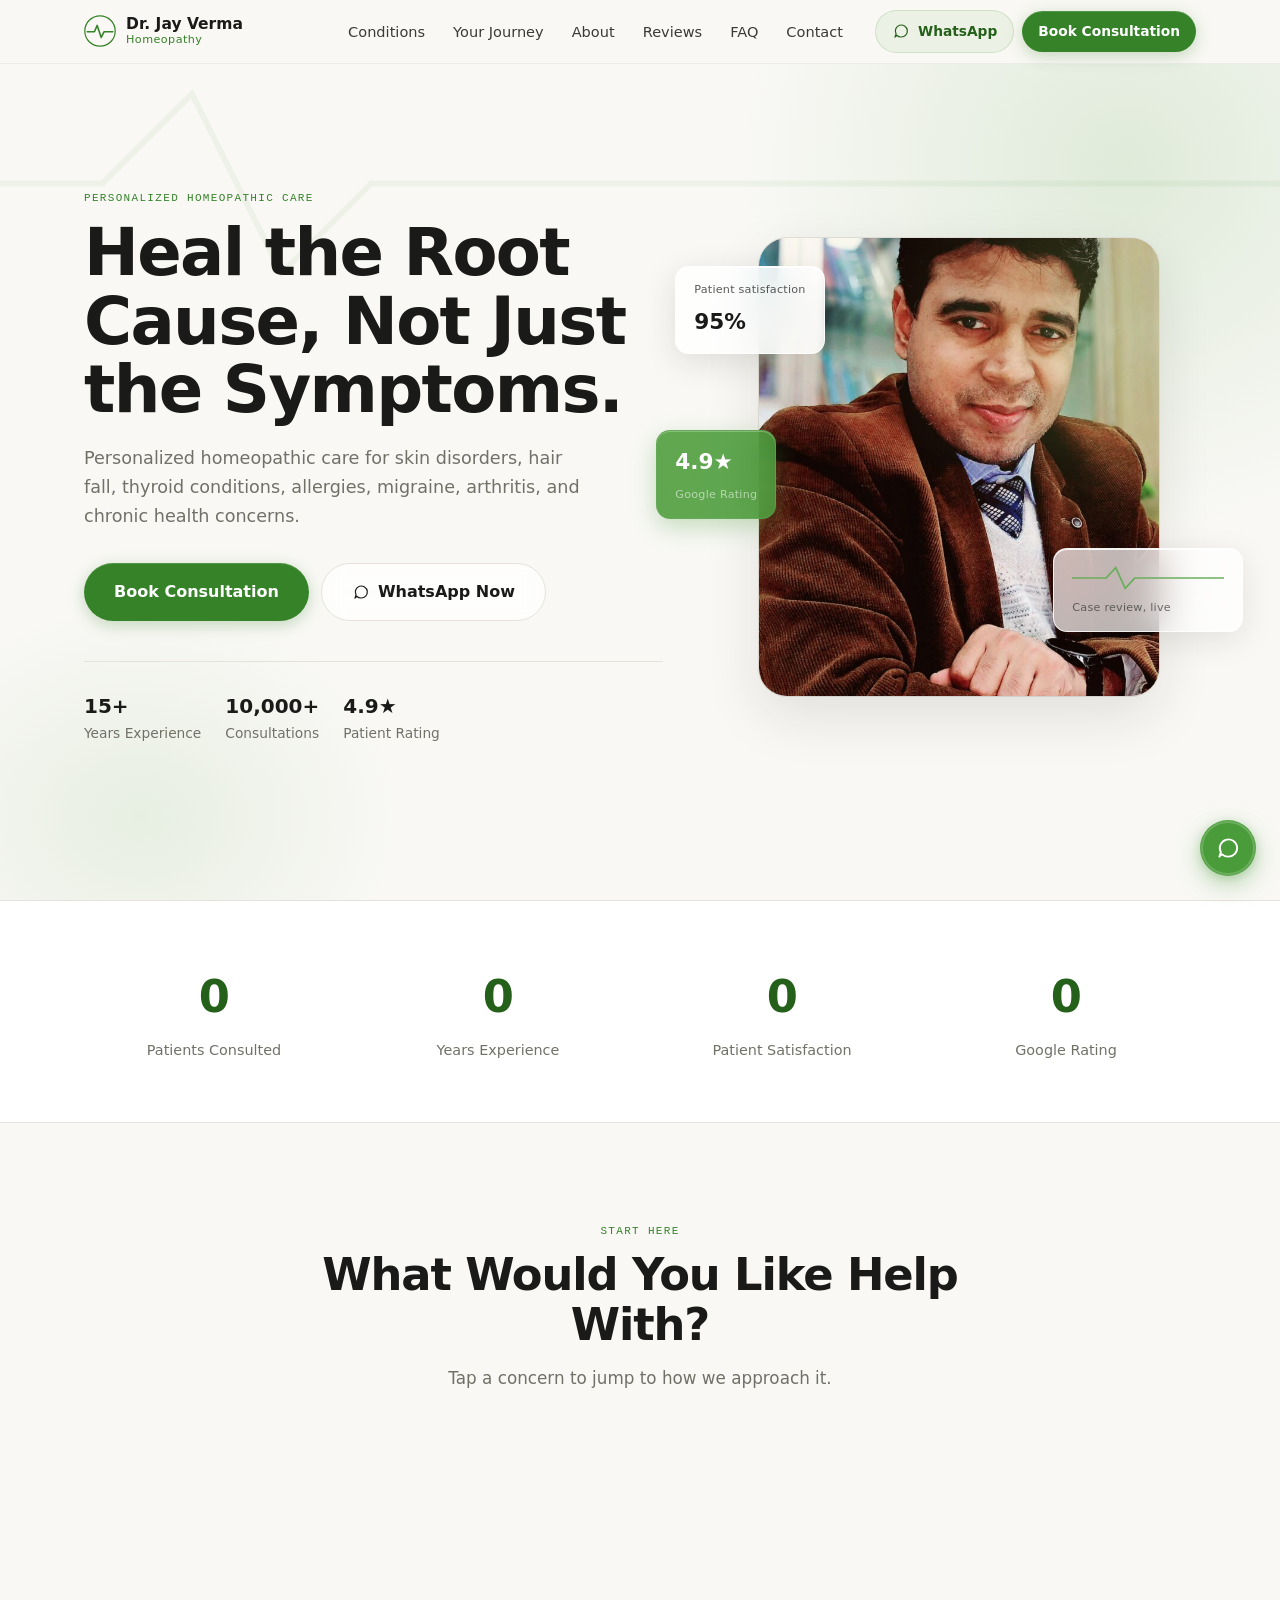
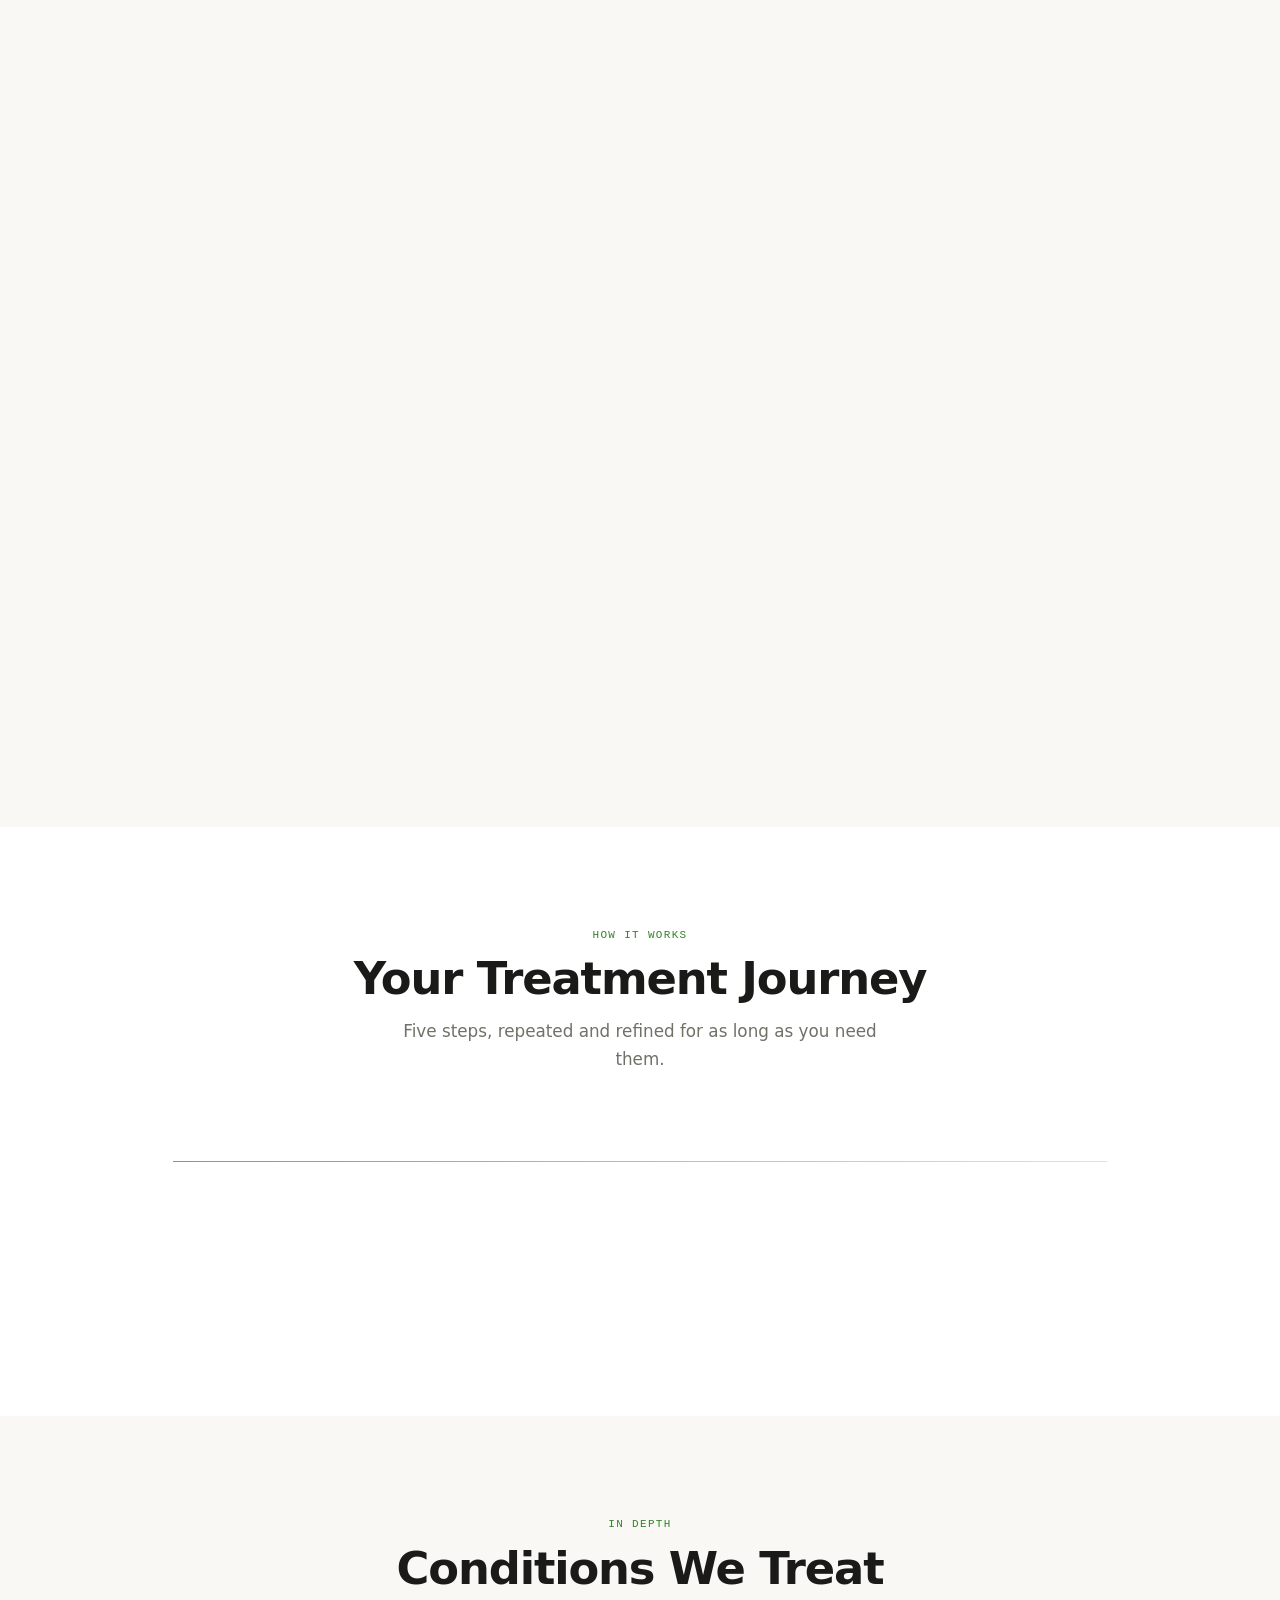
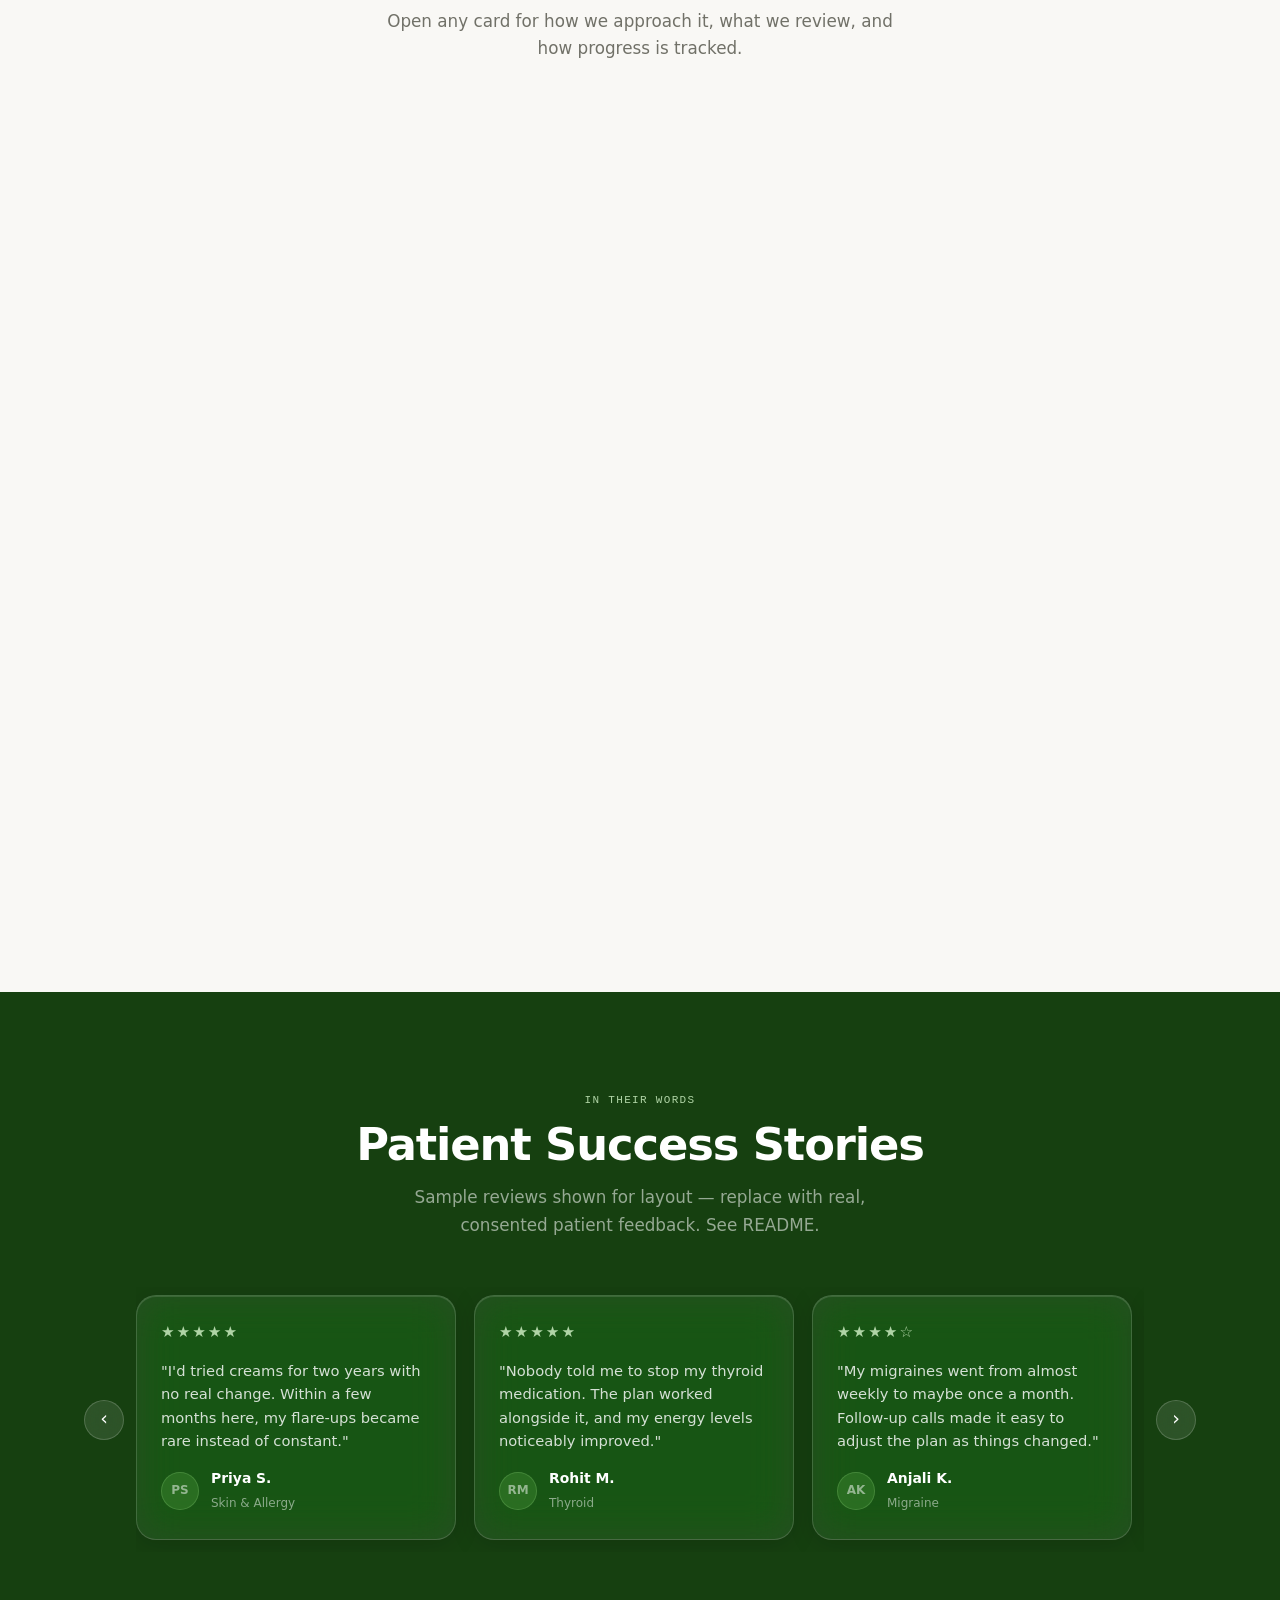
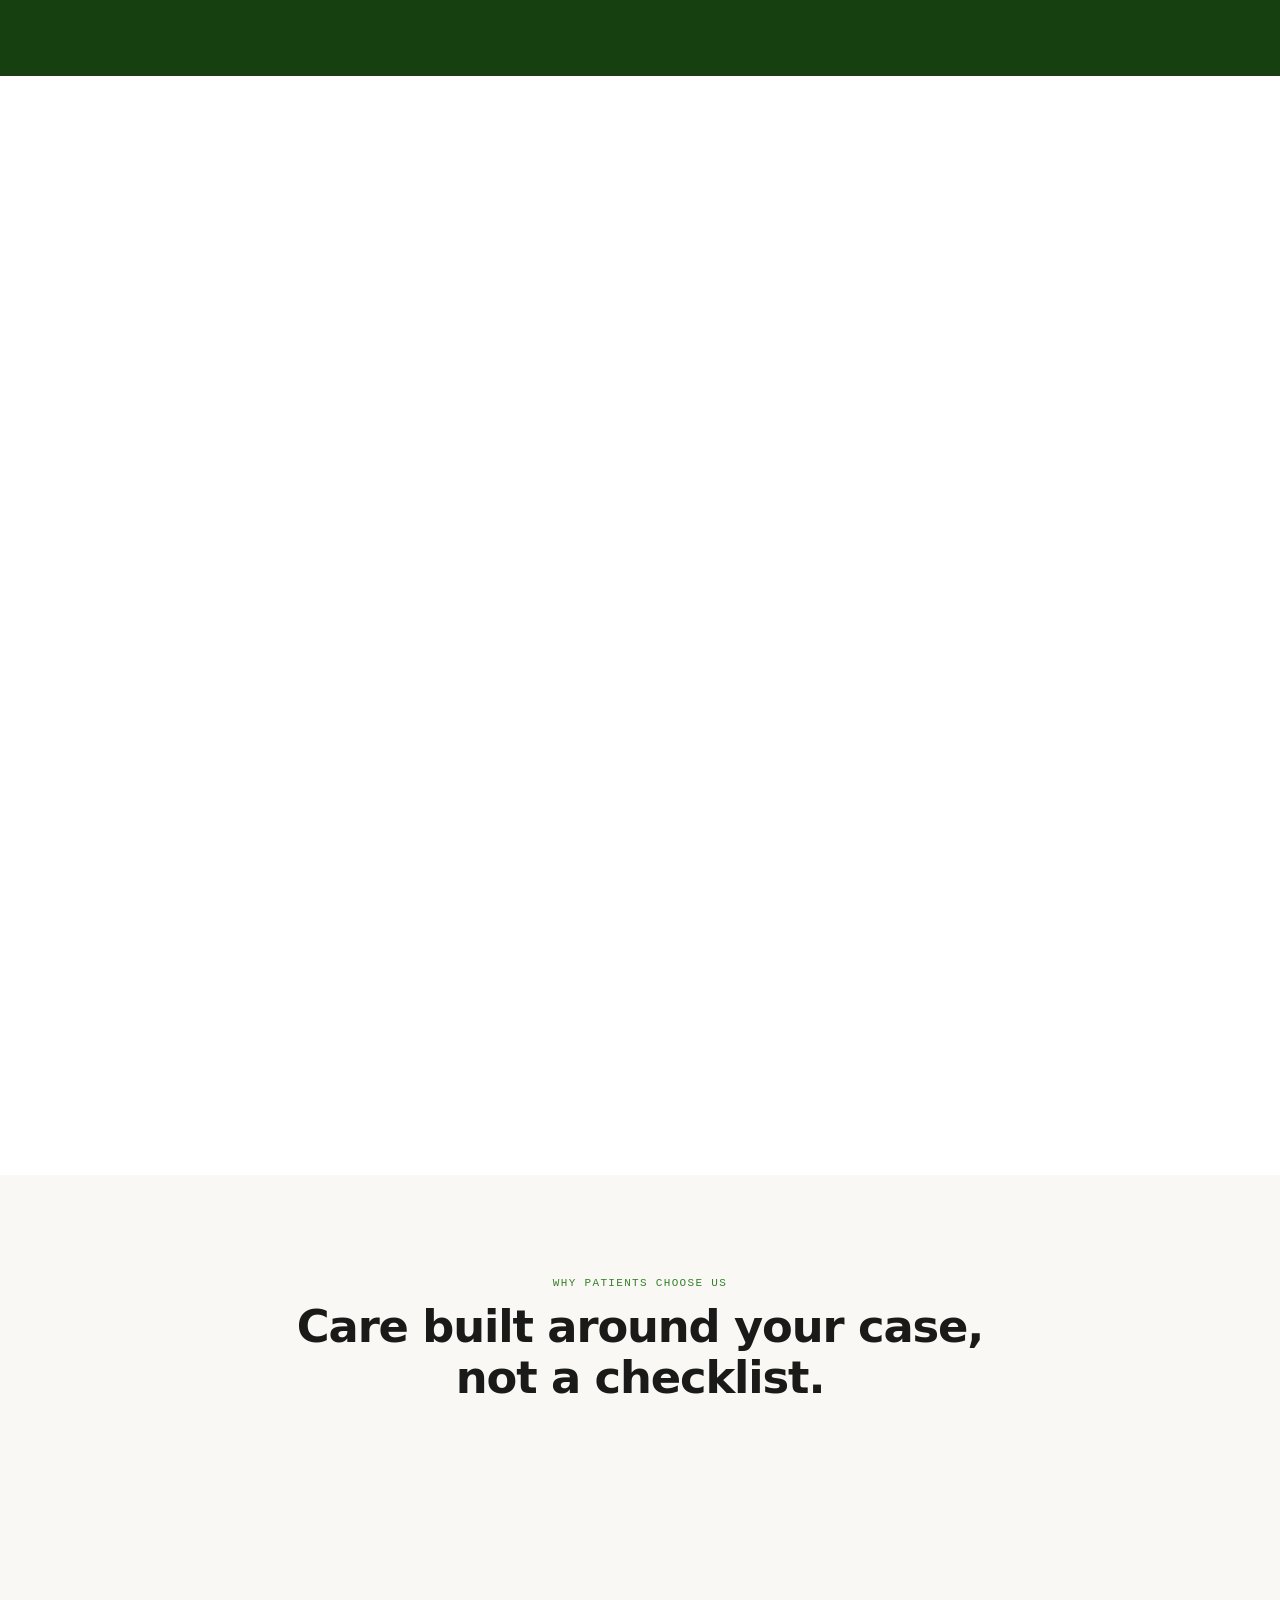
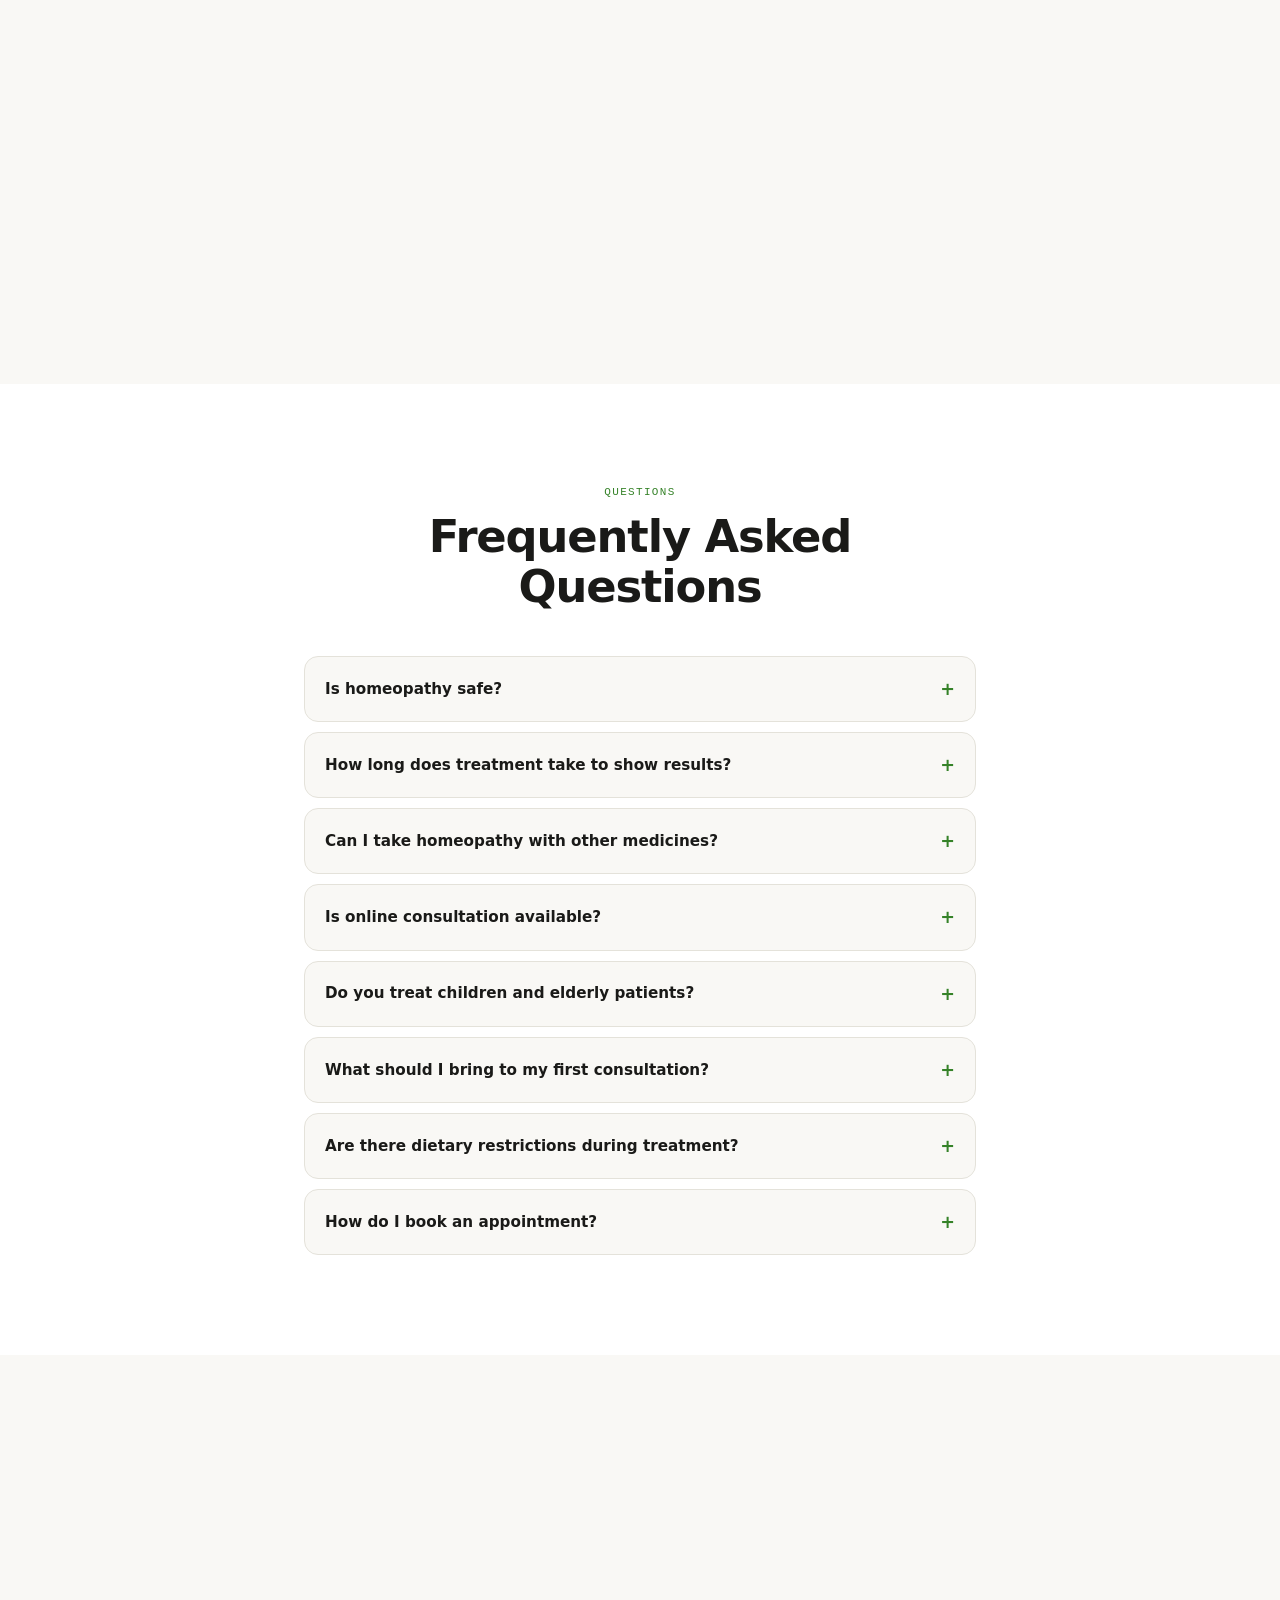
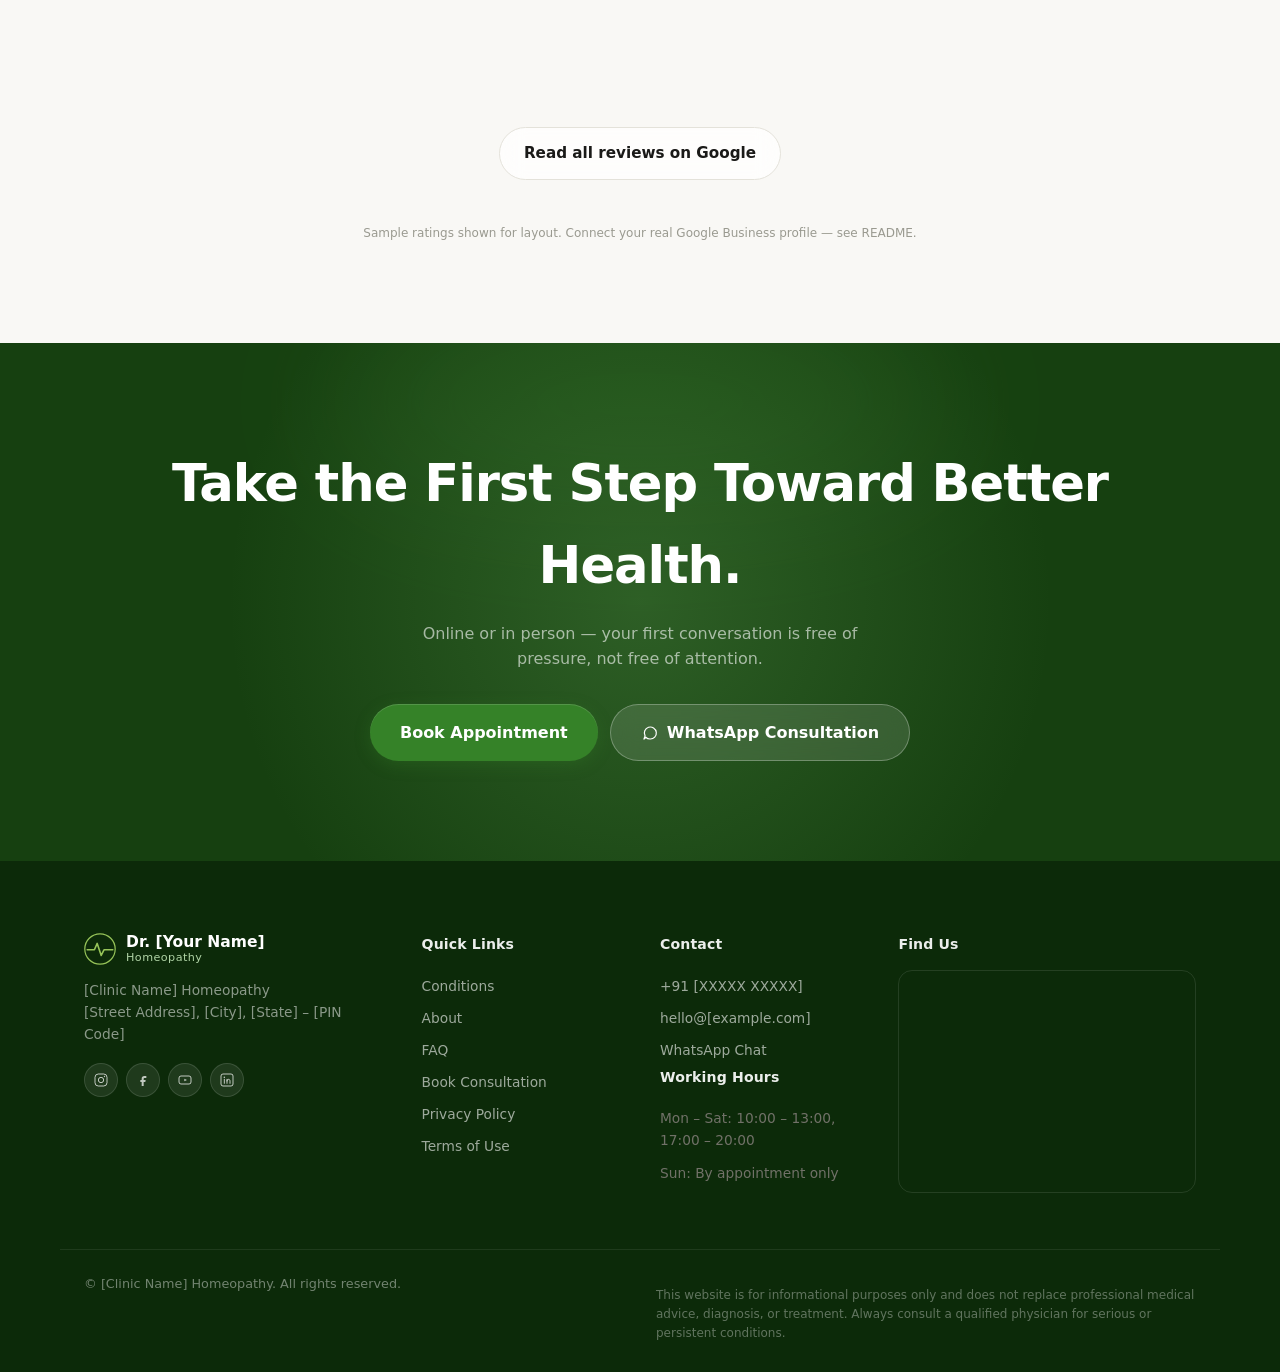
==== commit bc0aaf24: "Update index.html" ====
--- a/index.html
+++ b/index.html
@@ -3,18 +3,18 @@
 <head>
 <meta charset="UTF-8">
 <meta name="viewport" content="width=device-width, initial-scale=1, viewport-fit=cover">
-<title>Dr. [Your Name] | Premium Homeopathy Care — Skin, Hair, Thyroid &amp; Chronic Conditions</title>
+<title>Dr. Jay Verma | Fast Homeopathy Care — Kidney Stones, Skin, Hair, Thyroid &amp; Chronic Conditions</title>
 <meta name="description" content="Personalized homeopathic treatment for skin disorders, hair fall, thyroid, allergies, migraine and arthritis. 15+ years experience, 10,000+ consultations. Book online or on WhatsApp.">
 <meta name="theme-color" content="#0D1B2A">
 <link rel="icon" href="assets/favicon.svg" type="image/svg+xml">
 
 <!-- Open Graph -->
 <meta property="og:type" content="website">
-<meta property="og:title" content="Dr. [Your Name] | Premium Homeopathy Care">
+<meta property="og:title" content="Dr. Jay Verma | Fast Homeopathy Care">
 <meta property="og:description" content="Personalized homeopathic care for skin, hair, thyroid, allergy, migraine and arthritis concerns. Root-cause focused, evidence-aware, follow-up supported.">
 <meta property="og:image" content="assets/og-cover.svg">
 
-<link rel="stylesheet" href="css/styles.css">
+<link rel="stylesheet" href="styles.css">
 
 <!-- JSON-LD: replace every [bracketed] placeholder with real practice details before launch.
      Do NOT add aggregateRating here until you have genuine, verifiable review data. -->
@@ -58,7 +58,7 @@
         <circle cx="20" cy="20" r="19" fill="none" stroke="currentColor" stroke-width="1.5"/>
         <path d="M4 21 L13 21 L16.5 13 L21.5 28 L25 21 L36 21" fill="none" stroke="currentColor" stroke-width="2" stroke-linecap="round" stroke-linejoin="round"/>
       </svg>
-      <span class="brand-text">Dr. [Your Name]<span class="brand-sub">Homeopathy</span></span>
+      <span class="brand-text">Dr. Jay Verma<span class="brand-sub">Homeopathy</span></span>
     </a>
 
     <nav class="main-nav" aria-label="Primary">
@@ -134,7 +134,7 @@
 
       <div class="hero-visual">
         <div class="hero-portrait-frame">
-          <img src="assets/doctor-placeholder.svg" alt="Placeholder portrait of Dr. [Your Name] — replace with a real studio photo" width="560" height="640" class="hero-portrait">
+          <img src="assets/dr-jay-verma.jpeg" alt="Placeholder portrait of Dr. Jay Verma — replace with a real studio photo" width="560" height="640" class="hero-portrait">
           <div class="glow glow--teal" aria-hidden="true"></div>
         </div>
 
@@ -696,6 +696,6 @@
   <span class="whatsapp-pulse" aria-hidden="true"></span>
 </a>
 
-<script src="js/main.js" defer></script>
+<script src="main.js" defer></script>
 </body>
 </html>
--- a/styles.css
+++ b/styles.css
@@ -0,0 +1,858 @@
+/* =========================================================
+   Homeopathy Clinic — Apple Minimalism + Liquid Glass
+   Green tones on off-white
+   01. Tokens          06. Concerns grid     11. Choose us
+   02. Reset/base      07. Why homeopathy    12. FAQ
+   03. Layout utils    08. Journey timeline  13. Google reviews
+   04. Buttons         09. Conditions detail 14. Final CTA
+   05. Header/nav      10. Stories carousel  15. Footer / WhatsApp
+   ========================================================= */
+
+/* ---------- 01. TOKENS ---------- */
+:root {
+  /* off-white base */
+  --white:       #FFFFFF;
+  --cream-50:    #F9F8F5;
+  --cream-100:   #F3F1EC;
+  --cream-200:   #E9E6DF;
+
+  /* green palette */
+  --green-50:    #EEF5EC;
+  --green-100:   #D5EACF;
+  --green-200:   #B0D4A6;
+  --green-400:   #6BAE5E;
+  --green-500:   #4A9B3A;
+  --green-600:   #358228;
+  --green-700:   #246019;
+  --green-800:   #164010;
+  --green-900:   #0C2A09;
+
+  /* neutrals */
+  --ink-900:     #1A1A18;
+  --ink-700:     #3A3A36;
+  --slate-500:   #717168;
+  --slate-400:   #9A9A90;
+  --line-200:    #E4E2DA;
+  --line-100:    #EEECEA;
+
+  /* glass surfaces */
+  --glass-white:     rgba(255,255,255,0.72);
+  --glass-cream:     rgba(249,248,245,0.80);
+  --glass-green:     rgba(74,155,58,0.10);
+  --glass-border:    rgba(255,255,255,0.60);
+  --glass-border-dk: rgba(74,155,58,0.18);
+
+  /* type */
+  --font-sans: -apple-system, BlinkMacSystemFont, "SF Pro Display", "Segoe UI", system-ui, sans-serif;
+  --font-mono: ui-monospace, "SF Mono", SFMono-Regular, Menlo, monospace;
+
+  /* shape */
+  --radius-xl:  28px;
+  --radius-lg:  20px;
+  --radius-md:  14px;
+  --radius-sm:  10px;
+  --radius-pill: 999px;
+
+  /* shadow (soft, warm-neutral) */
+  --shadow-xs:  0 1px 4px rgba(30,30,20,0.06);
+  --shadow-sm:  0 2px 12px rgba(30,30,20,0.07);
+  --shadow-md:  0 8px 28px rgba(30,30,20,0.09);
+  --shadow-lg:  0 20px 56px rgba(30,30,20,0.11);
+
+  /* glass shadow */
+  --glass-shadow: 0 8px 32px rgba(30,30,20,0.10), inset 0 1px 0 rgba(255,255,255,0.8), inset 0 -1px 0 rgba(255,255,255,0.3);
+
+  /* motion */
+  --ease:     cubic-bezier(.25,.46,.45,.94);
+  --ease-out: cubic-bezier(0,.55,.45,1);
+  --dur-fast: 160ms;
+  --dur-med:  380ms;
+
+  --header-h:    64px;
+  --container-w: 1160px;
+}
+
+/* ---------- 02. RESET / BASE ---------- */
+*, *::before, *::after { box-sizing: border-box; }
+html { scroll-behavior: smooth; -webkit-text-size-adjust: 100%; }
+body {
+  margin: 0;
+  font-family: var(--font-sans);
+  color: var(--ink-900);
+  background: var(--cream-50);
+  line-height: 1.6;
+  font-size: 16px;
+  -webkit-font-smoothing: antialiased;
+  -moz-osx-font-smoothing: grayscale;
+}
+img { max-width: 100%; display: block; height: auto; }
+a { color: inherit; text-decoration: none; }
+ul, ol { margin: 0; padding: 0; list-style: none; }
+h1, h2, h3, h4, p { margin: 0; }
+button { font: inherit; color: inherit; background: none; border: 0; cursor: pointer; }
+svg { display: block; }
+
+:focus-visible { outline: 2px solid var(--green-500); outline-offset: 3px; border-radius: 4px; }
+
+.visually-hidden {
+  position: absolute !important; width: 1px; height: 1px; overflow: hidden;
+  clip: rect(0 0 0 0); white-space: nowrap;
+}
+
+.skip-link {
+  position: absolute; left: -999px; top: 0;
+  background: var(--ink-900); color: var(--white);
+  padding: 10px 16px; border-radius: 0 0 8px 0; z-index: 1000;
+}
+.skip-link:focus { left: 0; }
+
+@media (prefers-reduced-motion: reduce) {
+  html { scroll-behavior: auto; }
+  *, *::before, *::after {
+    animation-duration: 0.001ms !important;
+    animation-iteration-count: 1 !important;
+    transition-duration: 0.001ms !important;
+  }
+}
+
+/* ---------- 03. LAYOUT UTILITIES ---------- */
+.container {
+  width: 100%;
+  max-width: var(--container-w);
+  margin-inline: auto;
+  padding-inline: 24px;
+}
+.container--narrow { max-width: 720px; }
+
+section { padding-block: 100px; }
+@media (max-width: 720px) { section { padding-block: 64px; } }
+
+section[id],
+footer[id] { scroll-margin-top: var(--header-h); }
+
+/* eyebrow label */
+.eyebrow {
+  font-family: var(--font-mono);
+  font-size: 11px;
+  letter-spacing: .12em;
+  text-transform: uppercase;
+  color: var(--green-600);
+  margin-bottom: 10px;
+  font-weight: 500;
+}
+.eyebrow--center { text-align: center; }
+
+.section-heading {
+  font-size: clamp(1.75rem, 1.1rem + 2.2vw, 2.8rem);
+  line-height: 1.12;
+  font-weight: 700;
+  letter-spacing: -0.025em;
+  color: var(--ink-900);
+}
+.section-heading--center { text-align: center; max-width: 720px; margin-inline: auto; }
+
+.section-lead {
+  margin-top: 14px;
+  color: var(--slate-500);
+  font-size: 1.05rem;
+  max-width: 520px;
+  line-height: 1.65;
+}
+.section-lead--center { text-align: center; margin-inline: auto; }
+
+.fineprint { font-size: 12px; color: var(--slate-400); margin-top: 12px; }
+
+/* scroll reveal */
+.reveal {
+  opacity: 0;
+  transform: translateY(20px);
+  transition: opacity var(--dur-med) var(--ease), transform var(--dur-med) var(--ease);
+}
+.reveal.is-visible { opacity: 1; transform: translateY(0); }
+.reveal-group .reveal:nth-child(2) { transition-delay: 55ms; }
+.reveal-group .reveal:nth-child(3) { transition-delay: 110ms; }
+.reveal-group .reveal:nth-child(4) { transition-delay: 165ms; }
+.reveal-group .reveal:nth-child(5) { transition-delay: 220ms; }
+.reveal-group .reveal:nth-child(6) { transition-delay: 275ms; }
+.reveal-group .reveal:nth-child(7) { transition-delay: 330ms; }
+.reveal-group .reveal:nth-child(8) { transition-delay: 385ms; }
+
+/* liquid glass base */
+.glass {
+  background: var(--glass-white);
+  backdrop-filter: blur(24px) saturate(180%);
+  -webkit-backdrop-filter: blur(24px) saturate(180%);
+  border: 1px solid var(--glass-border);
+  border-radius: var(--radius-lg);
+  box-shadow: var(--glass-shadow);
+}
+
+/* vital-line motif */
+.vital-line { width: 100%; height: auto; color: var(--green-400); }
+.vital-line--hero { position: absolute; inset: 0; width: 140%; left: -20%; opacity: .08; }
+.vital-line--card { width: 100%; height: 30px; color: var(--green-400); }
+
+/* ---------- 04. BUTTONS ---------- */
+.btn {
+  display: inline-flex; align-items: center; justify-content: center; gap: 8px;
+  padding: 13px 24px;
+  border-radius: var(--radius-pill);
+  font-weight: 600;
+  font-size: 0.95rem;
+  white-space: nowrap;
+  transition: transform var(--dur-fast) var(--ease), box-shadow var(--dur-fast) var(--ease), background var(--dur-fast);
+}
+.btn svg { width: 18px; height: 18px; }
+.btn:hover { transform: translateY(-1px); }
+.btn:active { transform: translateY(0); }
+.btn-lg { padding: 15px 30px; font-size: 1rem; }
+.btn-sm { padding: 9px 16px; font-size: 0.86rem; }
+
+/* primary — filled green */
+.btn-primary {
+  background: var(--green-600);
+  color: var(--white);
+  box-shadow: 0 4px 16px rgba(53,130,40,0.28), inset 0 1px 0 rgba(255,255,255,0.15);
+}
+.btn-primary:hover {
+  background: var(--green-700);
+  box-shadow: 0 6px 22px rgba(53,130,40,0.35), inset 0 1px 0 rgba(255,255,255,0.15);
+}
+
+/* outline */
+.btn-outline {
+  background: var(--glass-white);
+  color: var(--ink-900);
+  border: 1px solid var(--line-200);
+  backdrop-filter: blur(12px);
+  -webkit-backdrop-filter: blur(12px);
+}
+.btn-outline:hover { border-color: var(--green-400); color: var(--green-700); }
+
+/* outline-light (on dark bg) */
+.btn-outline-light {
+  background: rgba(255,255,255,0.12);
+  color: var(--white);
+  border: 1px solid rgba(255,255,255,0.28);
+  backdrop-filter: blur(12px);
+  -webkit-backdrop-filter: blur(12px);
+}
+.btn-outline-light:hover { background: rgba(255,255,255,0.22); border-color: rgba(255,255,255,0.5); }
+
+/* ghost */
+.btn-ghost {
+  background: rgba(74,155,58,0.08);
+  color: var(--green-700);
+  border: 1px solid rgba(74,155,58,0.18);
+}
+.btn-ghost:hover { background: rgba(74,155,58,0.14); }
+
+/* ---------- 05. HEADER / NAV ---------- */
+.site-header {
+  position: sticky; top: 0; z-index: 100;
+  height: var(--header-h);
+  display: flex; align-items: center;
+  background: rgba(249,248,245,0.82);
+  backdrop-filter: blur(20px) saturate(180%);
+  -webkit-backdrop-filter: blur(20px) saturate(180%);
+  border-bottom: 1px solid var(--line-100);
+}
+.header-inner { display: flex; align-items: center; gap: 20px; }
+
+.brand { display: flex; align-items: center; gap: 10px; flex: 1; min-width: 0; }
+.brand-mark { width: 32px; height: 32px; color: var(--green-600); flex-shrink: 0; }
+.brand-text {
+  font-weight: 700; font-size: 0.97rem; color: var(--ink-900);
+  display: flex; flex-direction: column; line-height: 1.15;
+}
+.brand-sub { font-size: .70rem; font-weight: 500; color: var(--green-600); letter-spacing: .04em; }
+
+.main-nav ul { display: flex; gap: 4px; }
+.main-nav a {
+  font-size: .91rem; font-weight: 500; color: var(--ink-700);
+  padding: 6px 12px; border-radius: var(--radius-sm);
+  transition: background var(--dur-fast), color var(--dur-fast);
+}
+.main-nav a:hover { background: rgba(74,155,58,0.08); color: var(--green-700); }
+
+.header-cta { display: flex; align-items: center; gap: 8px; }
+
+.nav-toggle {
+  display: none; flex-direction: column; justify-content: center; gap: 5px;
+  width: 38px; height: 38px;
+}
+.nav-toggle span { width: 20px; height: 1.5px; background: var(--ink-900); border-radius: 2px; transition: transform var(--dur-fast), opacity var(--dur-fast); }
+.nav-toggle[aria-expanded="true"] span:nth-child(1) { transform: translateY(6.5px) rotate(45deg); }
+.nav-toggle[aria-expanded="true"] span:nth-child(2) { opacity: 0; }
+.nav-toggle[aria-expanded="true"] span:nth-child(3) { transform: translateY(-6.5px) rotate(-45deg); }
+
+.mobile-nav {
+  position: absolute; top: var(--header-h); left: 0; right: 0;
+  background: var(--glass-cream);
+  backdrop-filter: blur(24px) saturate(200%);
+  -webkit-backdrop-filter: blur(24px) saturate(200%);
+  border-bottom: 1px solid var(--line-200);
+  padding: 16px 24px 24px;
+  box-shadow: var(--shadow-md);
+}
+.mobile-nav ul { display: flex; flex-direction: column; gap: 2px; margin-bottom: 16px; }
+.mobile-nav a { display: block; padding: 11px 8px; font-weight: 500; border-bottom: 1px solid var(--line-100); color: var(--ink-700); }
+.mobile-nav-cta { display: flex; gap: 10px; }
+.mobile-nav-cta .btn { flex: 1; }
+
+@media (max-width: 880px) {
+  .main-nav, .header-cta { display: none; }
+  .nav-toggle { display: flex; }
+}
+
+/* ---------- HERO ---------- */
+.hero {
+  position: relative;
+  background: var(--cream-50);
+  color: var(--ink-900);
+  overflow: hidden;
+  padding-block: 80px 110px;
+  min-height: calc(100vh - var(--header-h));
+  display: flex; align-items: center;
+}
+
+/* soft green aura behind hero */
+.hero::before {
+  content: "";
+  position: absolute;
+  top: -20%;
+  right: -10%;
+  width: 55%;
+  height: 80%;
+  background: radial-gradient(ellipse at 60% 40%, rgba(107,174,94,0.18) 0%, transparent 65%);
+  pointer-events: none;
+}
+.hero::after {
+  content: "";
+  position: absolute;
+  bottom: -10%;
+  left: -5%;
+  width: 40%;
+  height: 50%;
+  background: radial-gradient(ellipse at 40% 60%, rgba(74,155,58,0.10) 0%, transparent 60%);
+  pointer-events: none;
+}
+
+.hero-bg { position: absolute; inset: 0; pointer-events: none; }
+.hero-inner {
+  position: relative; z-index: 1;
+  display: grid; grid-template-columns: 1.1fr 0.9fr; gap: 60px; align-items: center;
+}
+
+.hero-copy .eyebrow { color: var(--green-600); }
+.hero h1 {
+  font-size: clamp(2.4rem, 1.3rem + 3.5vw, 4.2rem);
+  line-height: 1.05;
+  font-weight: 750;
+  letter-spacing: -0.025em;
+  margin-bottom: 20px;
+  color: var(--ink-900);
+}
+.hero-sub {
+  color: var(--slate-500);
+  font-size: 1.1rem;
+  max-width: 500px;
+  margin-bottom: 32px;
+  line-height: 1.65;
+}
+
+.hero-actions { display: flex; gap: 12px; flex-wrap: wrap; }
+.hero-actions--center { justify-content: center; }
+
+.trust-strip {
+  display: flex; gap: 24px; flex-wrap: wrap;
+  margin-top: 40px; padding-top: 28px;
+  border-top: 1px solid var(--line-200);
+}
+.trust-strip li { font-size: .86rem; color: var(--slate-500); }
+.trust-strip strong { display: block; font-size: 1.25rem; color: var(--ink-900); font-weight: 700; }
+
+/* hero visual */
+.hero-visual { position: relative; display: flex; justify-content: center; }
+.hero-portrait-frame {
+  position: relative; width: 100%; max-width: 400px;
+  border-radius: var(--radius-xl); overflow: hidden;
+  box-shadow: var(--shadow-lg), 0 0 0 1px var(--line-200);
+}
+.hero-portrait { width: 100%; aspect-ratio: 560/640; object-fit: cover; }
+
+.glow { position: absolute; border-radius: 50%; filter: blur(60px); pointer-events: none; }
+.glow--teal {
+  width: 60%; height: 60%;
+  background: var(--green-300, #97C459);
+  opacity: .25; top: -10%; right: -10%;
+}
+
+/* float cards — liquid glass */
+.float-card {
+  position: absolute;
+  padding: 14px 18px;
+  display: flex; flex-direction: column; gap: 6px;
+  border-radius: var(--radius-md);
+  animation: floatY 6s ease-in-out infinite;
+}
+.float-card--1 {
+  top: 6%; left: -10%;
+  background: rgba(255,255,255,0.82);
+  backdrop-filter: blur(20px) saturate(180%);
+  -webkit-backdrop-filter: blur(20px) saturate(180%);
+  border: 1px solid rgba(255,255,255,0.9);
+  box-shadow: 0 8px 32px rgba(30,30,20,0.12), inset 0 1px 0 rgba(255,255,255,1);
+  color: var(--ink-900);
+}
+.float-card--2 {
+  bottom: 14%; right: -10%; width: 190px;
+  background: rgba(255,255,255,0.70);
+  backdrop-filter: blur(20px) saturate(180%);
+  -webkit-backdrop-filter: blur(20px) saturate(180%);
+  border: 1px solid rgba(255,255,255,0.8);
+  box-shadow: 0 8px 32px rgba(30,30,20,0.10), inset 0 1px 0 rgba(255,255,255,0.9);
+  color: var(--ink-700);
+  animation-delay: 1.2s;
+}
+.float-card--3 {
+  top: 42%; left: -14%;
+  background: rgba(74,155,58,0.88);
+  backdrop-filter: blur(20px);
+  -webkit-backdrop-filter: blur(20px);
+  border: 1px solid rgba(107,174,94,0.5);
+  box-shadow: 0 8px 24px rgba(74,155,58,0.30), inset 0 1px 0 rgba(255,255,255,0.25);
+  color: var(--white);
+  animation-delay: 2.4s;
+}
+.float-card--3 .float-card-label { color: rgba(255,255,255,0.75); }
+.float-card--3 .float-card-value { color: var(--white); }
+
+.float-card-label { font-size: .70rem; opacity: .72; letter-spacing: .02em; }
+.float-card-value { font-size: 1.35rem; font-weight: 700; }
+
+@keyframes floatY {
+  0%, 100% { transform: translateY(0); }
+  50% { transform: translateY(-10px); }
+}
+
+@media (max-width: 980px) {
+  .hero-inner { grid-template-columns: 1fr; text-align: center; }
+  .hero-sub { margin-inline: auto; }
+  .hero-actions { justify-content: center; }
+  .trust-strip { justify-content: center; }
+  .hero-visual { margin-top: 36px; }
+}
+@media (max-width: 520px) { .float-card { display: none; } }
+
+/* ---------- TRUST COUNTERS ---------- */
+.counters { background: var(--white); padding-block: 60px; border-top: 1px solid var(--line-200); border-bottom: 1px solid var(--line-200); }
+.counters-grid {
+  display: grid; grid-template-columns: repeat(4, 1fr); gap: 24px; text-align: center;
+}
+.counter-value {
+  display: block;
+  font-size: clamp(2rem, 1.2rem + 2vw, 3rem);
+  font-weight: 700;
+  color: var(--green-700);
+  letter-spacing: -0.02em;
+  font-feature-settings: "tnum";
+}
+.counter-label { display: block; margin-top: 6px; color: var(--slate-500); font-size: .9rem; }
+@media (max-width: 720px) { .counters-grid { grid-template-columns: repeat(2, 1fr); gap: 36px; } }
+
+/* ---------- 06. CONCERNS GRID ---------- */
+.concern-grid {
+  margin-top: 52px;
+  display: grid; grid-template-columns: repeat(4, 1fr); gap: 18px;
+}
+.concern-card {
+  display: flex; flex-direction: column; align-items: center; gap: 12px;
+  padding: 28px 18px; text-align: center;
+  background: var(--white);
+  border: 1px solid var(--line-200);
+  border-radius: var(--radius-lg);
+  transition: transform var(--dur-fast) var(--ease), box-shadow var(--dur-fast) var(--ease), border-color var(--dur-fast);
+}
+.concern-card:hover {
+  transform: translateY(-5px);
+  box-shadow: var(--shadow-md);
+  border-color: var(--green-200);
+}
+.concern-icon {
+  width: 52px; height: 52px; border-radius: 50%;
+  display: flex; align-items: center; justify-content: center;
+  background: var(--green-50);
+  color: var(--green-600);
+  border: 1px solid var(--green-100);
+}
+.concern-icon svg { width: 26px; height: 26px; }
+.concern-icon--sm { width: 42px; height: 42px; }
+.concern-icon--sm svg { width: 20px; height: 20px; }
+.concern-title { font-weight: 600; font-size: .93rem; color: var(--ink-900); }
+
+@media (max-width: 880px) { .concern-grid { grid-template-columns: repeat(2, 1fr); } }
+
+/* ---------- 07. WHY HOMEOPATHY ---------- */
+.why { background: var(--cream-50); }
+.why-inner { display: grid; grid-template-columns: 1fr 1fr; gap: 72px; align-items: center; }
+
+.flow { display: flex; flex-direction: column; position: relative; }
+.flow-step {
+  display: flex; gap: 20px; align-items: flex-start;
+  padding-block: 20px;
+  border-left: 1.5px solid var(--line-200);
+  padding-left: 28px; margin-left: 18px;
+  position: relative;
+}
+.flow-step:last-child { border-color: transparent; }
+.flow-step::before {
+  content: "";
+  position: absolute; left: -7px; top: 24px;
+  width: 12px; height: 12px; border-radius: 50%;
+  background: var(--green-500);
+  box-shadow: 0 0 0 4px rgba(74,155,58,0.15);
+}
+.flow-index { font-family: var(--font-mono); font-size: .73rem; color: var(--green-600); padding-top: 2px; }
+.flow-step h3 { font-size: 1.02rem; margin-bottom: 4px; color: var(--ink-900); font-weight: 600; }
+.flow-step p { color: var(--slate-500); font-size: .9rem; }
+
+.why-copy p { color: var(--slate-500); margin-top: 16px; max-width: 460px; line-height: 1.7; }
+
+@media (max-width: 880px) { .why-inner { grid-template-columns: 1fr; gap: 44px; } }
+
+/* ---------- 08. JOURNEY TIMELINE ---------- */
+.journey { background: var(--white); }
+.timeline {
+  margin-top: 60px;
+  display: grid; grid-template-columns: repeat(5, 1fr); gap: 20px;
+  position: relative;
+}
+.timeline::before {
+  content: ""; position: absolute; top: 27px; left: 8%; right: 8%; height: 1.5px;
+  background: linear-gradient(90deg, var(--green-400), var(--line-200));
+}
+.timeline-step {
+  display: flex; flex-direction: column; align-items: center; text-align: center; gap: 12px;
+  position: relative;
+}
+.timeline-icon {
+  width: 56px; height: 56px; border-radius: 50%;
+  display: flex; align-items: center; justify-content: center;
+  background: var(--white);
+  border: 1.5px solid var(--green-300, #97C459);
+  color: var(--green-600);
+  box-shadow: var(--shadow-sm);
+  position: relative; z-index: 1;
+}
+.timeline-icon svg { width: 24px; height: 24px; }
+.timeline-title { font-weight: 600; color: var(--ink-900); font-size: .92rem; }
+.timeline-text { color: var(--slate-500); font-size: .82rem; line-height: 1.5; }
+
+@media (max-width: 880px) {
+  .timeline { grid-template-columns: 1fr; gap: 32px; }
+  .timeline::before { display: none; }
+}
+
+/* ---------- 09. CONDITIONS DETAIL ---------- */
+.conditions { background: var(--cream-50); }
+.condition-grid {
+  margin-top: 52px;
+  display: grid; grid-template-columns: repeat(3, 1fr); gap: 20px;
+}
+.condition-card {
+  background: var(--white);
+  border-radius: var(--radius-lg);
+  padding: 26px;
+  border: 1px solid var(--line-200);
+  transition: box-shadow var(--dur-fast) var(--ease), transform var(--dur-fast) var(--ease), border-color var(--dur-fast);
+}
+.condition-card:hover { box-shadow: var(--shadow-md); transform: translateY(-4px); border-color: var(--green-100); }
+.condition-card header { display: flex; align-items: center; gap: 12px; margin-bottom: 12px; }
+.condition-card h3 { font-size: 1.05rem; color: var(--ink-900); font-weight: 600; }
+.condition-summary { color: var(--slate-500); font-size: .88rem; margin-bottom: 14px; line-height: 1.6; }
+
+.condition-card details { border-top: 1px solid var(--line-100); padding-top: 12px; }
+.condition-card summary {
+  cursor: pointer; font-weight: 600; color: var(--green-700); font-size: .88rem;
+  list-style: none; display: flex; align-items: center; gap: 6px;
+}
+.condition-card summary::after { content: "+"; font-size: 1.1rem; margin-left: auto; transition: transform var(--dur-fast); }
+.condition-card details[open] summary::after { transform: rotate(45deg); }
+.condition-card details p { font-size: .85rem; color: var(--slate-500); margin-top: 10px; line-height: 1.6; }
+.condition-card details p strong { color: var(--ink-900); }
+
+@media (max-width: 980px) { .condition-grid { grid-template-columns: repeat(2, 1fr); } }
+@media (max-width: 620px) { .condition-grid { grid-template-columns: 1fr; } }
+
+/* ---------- 10. STORIES CAROUSEL ---------- */
+.stories {
+  background: var(--green-800);
+  color: var(--white);
+}
+.stories .eyebrow { color: var(--green-200); }
+.stories .section-heading { color: var(--white); }
+.stories .section-lead { color: rgba(255,255,255,0.55); }
+
+.carousel-wrap {
+  display: flex; align-items: center; gap: 12px;
+  max-width: var(--container-w); margin: 48px auto 0; padding-inline: 24px;
+}
+.carousel {
+  display: flex; gap: 18px; overflow-x: auto; scroll-snap-type: x mandatory;
+  padding: 8px 2px 12px; flex: 1; scrollbar-width: none;
+}
+.carousel::-webkit-scrollbar { display: none; }
+
+/* liquid glass cards on dark bg */
+.story-card {
+  flex: 0 0 min(320px, 82vw); scroll-snap-align: start;
+  background: rgba(255,255,255,0.08);
+  border: 1px solid rgba(255,255,255,0.15);
+  backdrop-filter: blur(20px) saturate(160%);
+  -webkit-backdrop-filter: blur(20px) saturate(160%);
+  border-radius: var(--radius-lg);
+  padding: 24px;
+  display: flex; flex-direction: column; gap: 14px;
+  box-shadow: 0 4px 24px rgba(0,0,0,0.15), inset 0 1px 0 rgba(255,255,255,0.12);
+}
+.story-stars { color: var(--green-200); letter-spacing: 2px; font-size: .95rem; }
+.story-card p { font-size: .92rem; color: rgba(255,255,255,0.82); flex: 1; line-height: 1.6; }
+.story-author { display: flex; align-items: center; gap: 12px; }
+.avatar {
+  width: 38px; height: 38px; border-radius: 50%; flex-shrink: 0;
+  background: rgba(74,155,58,0.35);
+  border: 1px solid rgba(107,174,94,0.4);
+  color: var(--green-100);
+  font-weight: 700; font-size: .78rem;
+  display: flex; align-items: center; justify-content: center;
+}
+.story-author strong { display: block; font-size: .87rem; color: var(--white); }
+.story-author span { font-size: .75rem; color: rgba(255,255,255,0.5); }
+
+.carousel-btn {
+  width: 40px; height: 40px; border-radius: 50%; flex-shrink: 0;
+  background: rgba(255,255,255,0.10);
+  border: 1px solid rgba(255,255,255,0.18);
+  backdrop-filter: blur(12px);
+  -webkit-backdrop-filter: blur(12px);
+  color: var(--white); font-size: 1.2rem;
+  display: flex; align-items: center; justify-content: center;
+  transition: background var(--dur-fast);
+}
+.carousel-btn:hover { background: rgba(255,255,255,0.20); }
+
+.carousel-dots { display: flex; justify-content: center; gap: 8px; margin-top: 24px; }
+.carousel-dots button {
+  width: 7px; height: 7px; border-radius: 50%;
+  background: rgba(255,255,255,0.22);
+  transition: background var(--dur-fast), transform var(--dur-fast);
+}
+.carousel-dots button[aria-selected="true"] { background: var(--green-300, #97C459); transform: scale(1.3); }
+
+@media (max-width: 620px) { .carousel-btn { display: none; } }
+
+/* ---------- ABOUT ---------- */
+.about { background: var(--white); }
+.about-inner { display: grid; grid-template-columns: 0.88fr 1.12fr; gap: 60px; align-items: start; }
+.about-visual img { border-radius: var(--radius-xl); box-shadow: var(--shadow-lg); border: 1px solid var(--line-200); }
+.about-qual { display: block; font-size: .88rem; font-weight: 500; color: var(--green-600); margin-top: 6px; }
+.about-copy p { color: var(--slate-500); margin-top: 16px; max-width: 560px; line-height: 1.7; }
+
+.tag-list { display: flex; flex-wrap: wrap; gap: 8px; margin-top: 22px; }
+.tag-list li {
+  font-size: .78rem; font-weight: 600; color: var(--green-700);
+  background: var(--green-50); padding: 7px 14px;
+  border-radius: var(--radius-pill);
+  border: 1px solid var(--green-100);
+}
+
+.about-grid { display: grid; grid-template-columns: 1fr 1fr; gap: 28px; margin-top: 32px; }
+.about-grid h3 { font-size: .92rem; color: var(--ink-900); margin-bottom: 10px; font-weight: 600; }
+.plain-list li { font-size: .86rem; color: var(--slate-500); padding-block: 4px; }
+
+.mini-timeline { margin-top: 36px; display: flex; flex-direction: column; gap: 0; }
+.mini-timeline li {
+  display: grid; grid-template-columns: 150px 1fr; gap: 16px;
+  padding-block: 14px; border-top: 1px solid var(--line-100);
+}
+.mini-timeline li:first-child { border-top: none; }
+.mini-timeline strong { font-size: .86rem; color: var(--ink-900); font-weight: 600; }
+.mini-timeline span { font-size: .84rem; color: var(--slate-500); }
+
+@media (max-width: 880px) {
+  .about-inner { grid-template-columns: 1fr; }
+  .about-visual { max-width: 300px; margin-inline: auto; }
+  .about-grid { grid-template-columns: 1fr; gap: 18px; }
+  .mini-timeline li { grid-template-columns: 1fr; gap: 4px; }
+}
+
+/* ---------- 11. CHOOSE US ---------- */
+.choose { background: var(--cream-50); }
+.choose-grid { margin-top: 52px; display: grid; grid-template-columns: repeat(3, 1fr); gap: 20px; }
+.choose-card {
+  padding: 28px;
+  border-radius: var(--radius-lg);
+  background: var(--white);
+  border: 1px solid var(--line-200);
+  transition: box-shadow var(--dur-fast), transform var(--dur-fast), border-color var(--dur-fast);
+}
+.choose-card:hover { box-shadow: var(--shadow-md); transform: translateY(-4px); border-color: var(--green-100); }
+.check {
+  display: inline-flex; align-items: center; justify-content: center;
+  width: 32px; height: 32px; border-radius: 50%;
+  background: var(--green-50);
+  color: var(--green-600);
+  font-weight: 700; margin-bottom: 14px;
+  border: 1px solid var(--green-100);
+  font-size: .9rem;
+}
+.choose-card h3 { font-size: .98rem; margin-bottom: 8px; color: var(--ink-900); font-weight: 600; }
+.choose-card p { color: var(--slate-500); font-size: .88rem; line-height: 1.6; }
+
+@media (max-width: 880px) { .choose-grid { grid-template-columns: 1fr 1fr; } }
+@media (max-width: 560px) { .choose-grid { grid-template-columns: 1fr; } }
+
+/* ---------- 12. FAQ ---------- */
+.faq { background: var(--white); }
+.faq-list { margin-top: 44px; display: flex; flex-direction: column; gap: 10px; }
+.faq-item {
+  background: var(--cream-50);
+  border: 1px solid var(--line-200);
+  border-radius: var(--radius-md);
+  padding: 18px 20px;
+  transition: border-color var(--dur-fast);
+}
+.faq-item[open] { border-color: var(--green-200); background: var(--white); }
+.faq-item summary {
+  cursor: pointer; font-weight: 600; color: var(--ink-900); font-size: .95rem;
+  list-style: none; display: flex; align-items: center; justify-content: space-between; gap: 12px;
+}
+.faq-item summary::after { content: "+"; font-size: 1.1rem; color: var(--green-600); transition: transform var(--dur-fast); flex-shrink: 0; }
+.faq-item[open] summary::after { transform: rotate(45deg); }
+.faq-item p { margin-top: 14px; color: var(--slate-500); font-size: .91rem; line-height: 1.7; }
+
+/* ---------- 13. GOOGLE REVIEWS ---------- */
+.google-reviews { background: var(--cream-50); text-align: center; }
+.google-inner { display: flex; flex-direction: column; align-items: center; gap: 32px; }
+.google-badge {
+  display: flex; align-items: center; gap: 14px; padding: 18px 28px;
+  background: var(--white);
+  border: 1px solid var(--line-200);
+  border-radius: var(--radius-lg);
+  box-shadow: var(--shadow-sm);
+}
+.google-g { width: 28px; height: 28px; color: var(--green-600); }
+.google-badge strong { display: block; font-size: 1.08rem; color: var(--ink-900); }
+.google-badge span { font-size: .82rem; color: var(--slate-500); }
+
+.google-snippets { display: grid; grid-template-columns: repeat(3, 1fr); gap: 16px; max-width: 880px; }
+.google-snippets li {
+  background: var(--white); border: 1px solid var(--line-200);
+  border-radius: var(--radius-md); padding: 20px; text-align: left;
+}
+.google-snippets p { font-size: .86rem; color: var(--slate-500); margin-top: 8px; line-height: 1.55; }
+.google-snippets .story-stars { color: var(--green-500); }
+
+@media (max-width: 760px) { .google-snippets { grid-template-columns: 1fr; } }
+
+/* ---------- 14. FINAL CTA ---------- */
+.final-cta {
+  position: relative; overflow: hidden;
+  background: var(--green-800);
+  color: var(--white); text-align: center;
+}
+
+/* liquid glass aura */
+.final-cta::before {
+  content: "";
+  position: absolute;
+  top: -40%; left: 50%; transform: translateX(-50%);
+  width: 70%; height: 180%;
+  background: radial-gradient(ellipse, rgba(107,174,94,0.28) 0%, transparent 65%);
+  pointer-events: none;
+}
+
+.glow--cta {
+  position: absolute; width: 50%; height: 200px;
+  background: var(--green-500);
+  opacity: .15; filter: blur(80px);
+  top: -40px; left: 50%; transform: translateX(-50%);
+}
+.final-cta-inner { position: relative; z-index: 1; }
+.final-cta h2 {
+  font-size: clamp(1.9rem, 1.1rem + 2.8vw, 3.2rem);
+  font-weight: 750; letter-spacing: -0.02em;
+  margin-bottom: 14px; color: var(--white);
+}
+.final-cta p { color: rgba(255,255,255,0.60); max-width: 480px; margin-inline: auto; margin-bottom: 32px; }
+
+/* ---------- 15. FOOTER ---------- */
+.site-footer {
+  background: var(--green-900);
+  color: rgba(255,255,255,0.72);
+  padding-block: 72px 28px;
+}
+.footer-grid { display: grid; grid-template-columns: 1.2fr 0.8fr 0.8fr 1.2fr; gap: 40px; }
+.footer-col h3 { color: rgba(255,255,255,0.92); font-size: .88rem; margin-bottom: 14px; font-weight: 600; letter-spacing: .01em; }
+.footer-col .plain-list li { padding-block: 5px; }
+.footer-col .plain-list a { color: rgba(255,255,255,0.60); font-size: .86rem; transition: color var(--dur-fast); }
+.footer-col .plain-list a:hover { color: var(--green-200); }
+.footer-col--brand p { font-size: .86rem; margin: 14px 0 18px; color: rgba(255,255,255,0.52); line-height: 1.6; }
+.site-footer .brand-text { color: var(--white); }
+.site-footer .brand-mark { color: var(--green-300, #97C459); }
+.site-footer .brand-sub { color: var(--green-200); }
+
+.social-row { display: flex; gap: 8px; }
+.social-row a {
+  width: 34px; height: 34px; border-radius: 50%;
+  background: rgba(255,255,255,0.08);
+  border: 1px solid rgba(255,255,255,0.12);
+  display: flex; align-items: center; justify-content: center;
+  transition: background var(--dur-fast), border-color var(--dur-fast);
+}
+.social-row a:hover { background: rgba(107,174,94,0.25); border-color: var(--green-400); }
+.social-row svg { width: 16px; height: 16px; }
+
+.map-frame {
+  border-radius: var(--radius-md); overflow: hidden;
+  border: 1px solid rgba(255,255,255,0.10); aspect-ratio: 4/3;
+}
+.map-frame iframe { width: 100%; height: 100%; border: 0; filter: grayscale(0.3) invert(0.88) contrast(0.92) sepia(0.1); }
+
+.footer-bottom {
+  margin-top: 56px; padding-top: 24px;
+  border-top: 1px solid rgba(255,255,255,0.08);
+  display: flex; flex-wrap: wrap; justify-content: space-between; gap: 12px;
+  font-size: .80rem; color: rgba(255,255,255,0.42);
+}
+.footer-bottom .fineprint { max-width: 540px; color: rgba(255,255,255,0.35); line-height: 1.6; }
+
+@media (max-width: 880px) { .footer-grid { grid-template-columns: 1fr 1fr; } }
+@media (max-width: 560px) { .footer-grid { grid-template-columns: 1fr; } }
+
+/* ---------- WHATSAPP FLOAT ---------- */
+.whatsapp-float {
+  position: fixed; bottom: 24px; right: 24px; z-index: 90;
+  width: 56px; height: 56px; border-radius: 50%;
+  background: var(--green-500);
+  color: var(--white);
+  display: flex; align-items: center; justify-content: center;
+  box-shadow: 0 8px 24px rgba(74,155,58,0.38), 0 2px 8px rgba(74,155,58,0.22);
+  border: 1px solid rgba(107,174,94,0.4);
+  transition: transform var(--dur-fast), box-shadow var(--dur-fast);
+}
+.whatsapp-float:hover { transform: scale(1.06); box-shadow: 0 12px 32px rgba(74,155,58,0.48); }
+.whatsapp-float svg { width: 26px; height: 26px; }
+.whatsapp-pulse {
+  position: absolute; inset: 0; border-radius: 50%;
+  border: 2px solid var(--green-400);
+  animation: pulseRing 2.6s ease-out infinite;
+}
+@keyframes pulseRing {
+  0% { transform: scale(1); opacity: .55; }
+  100% { transform: scale(1.65); opacity: 0; }
+}
+@media (max-width: 560px) {
+  .whatsapp-float { width: 50px; height: 50px; bottom: 18px; right: 18px; }
+}
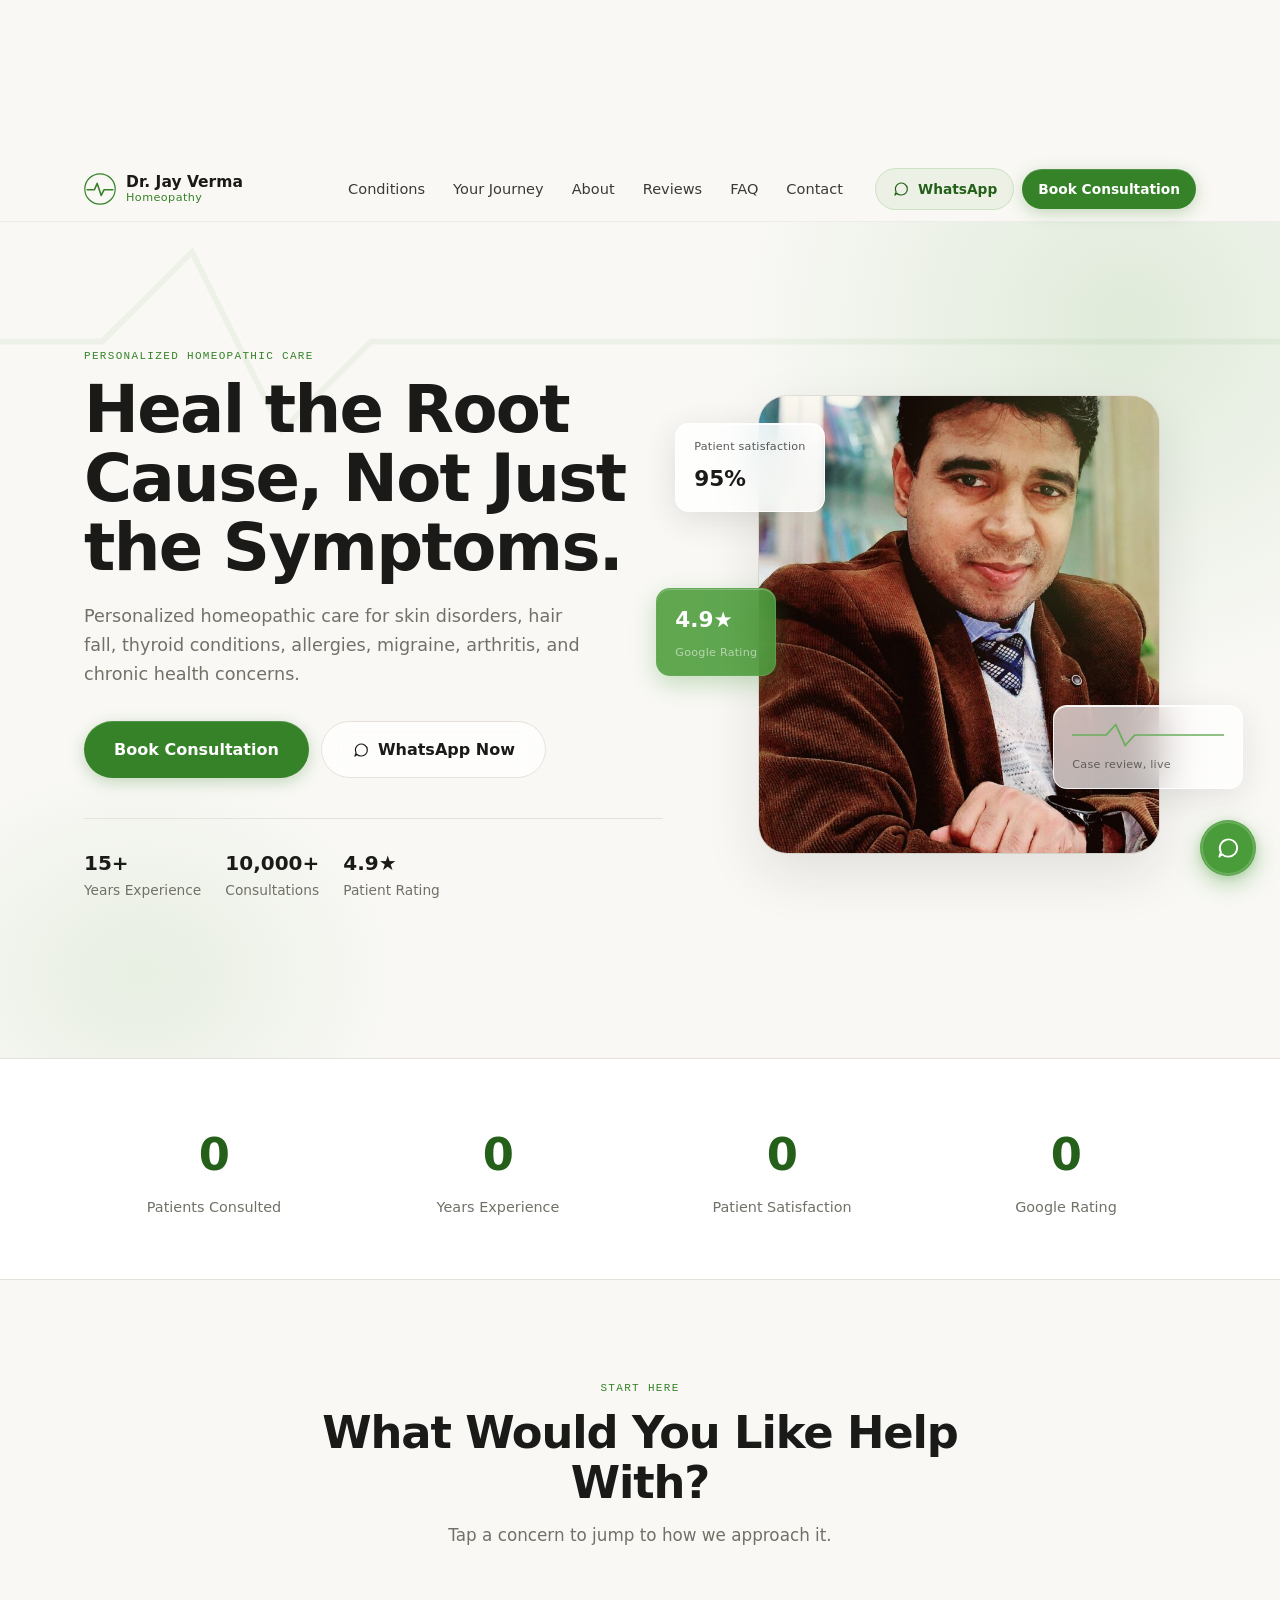
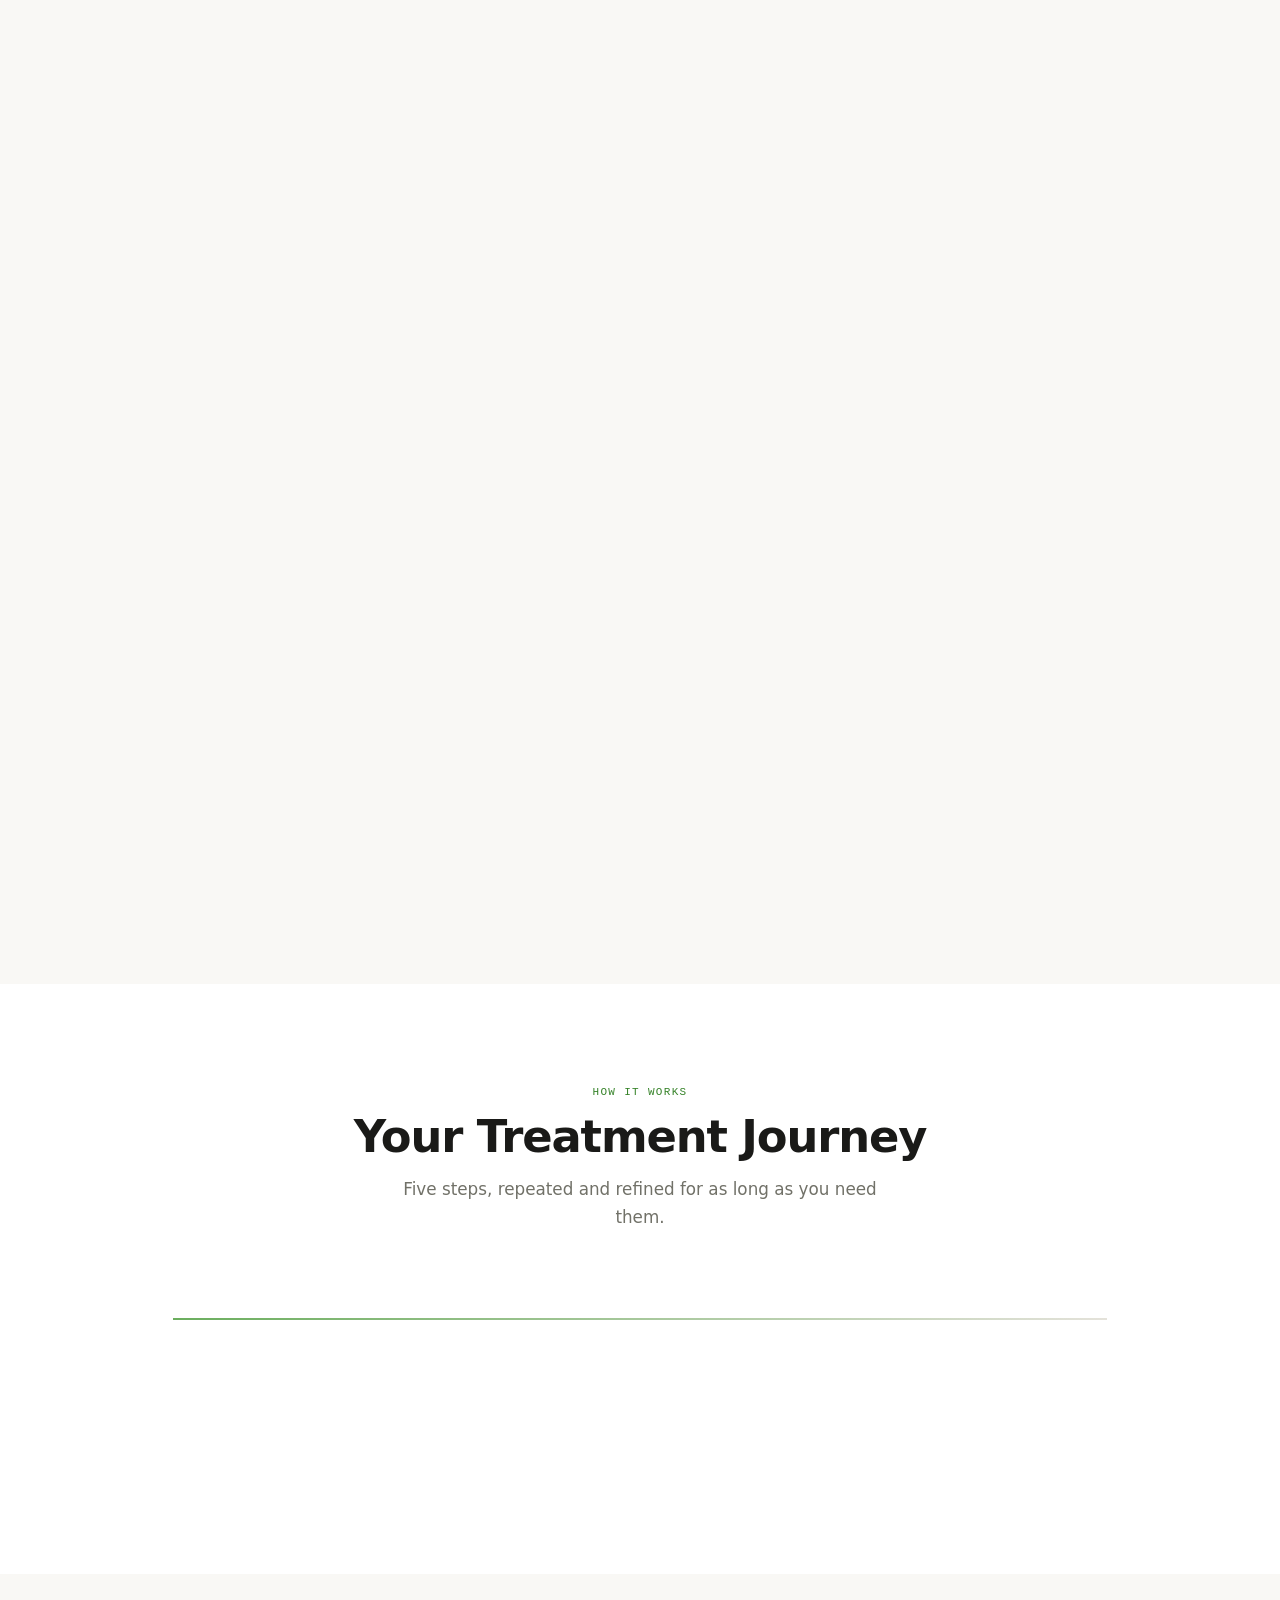
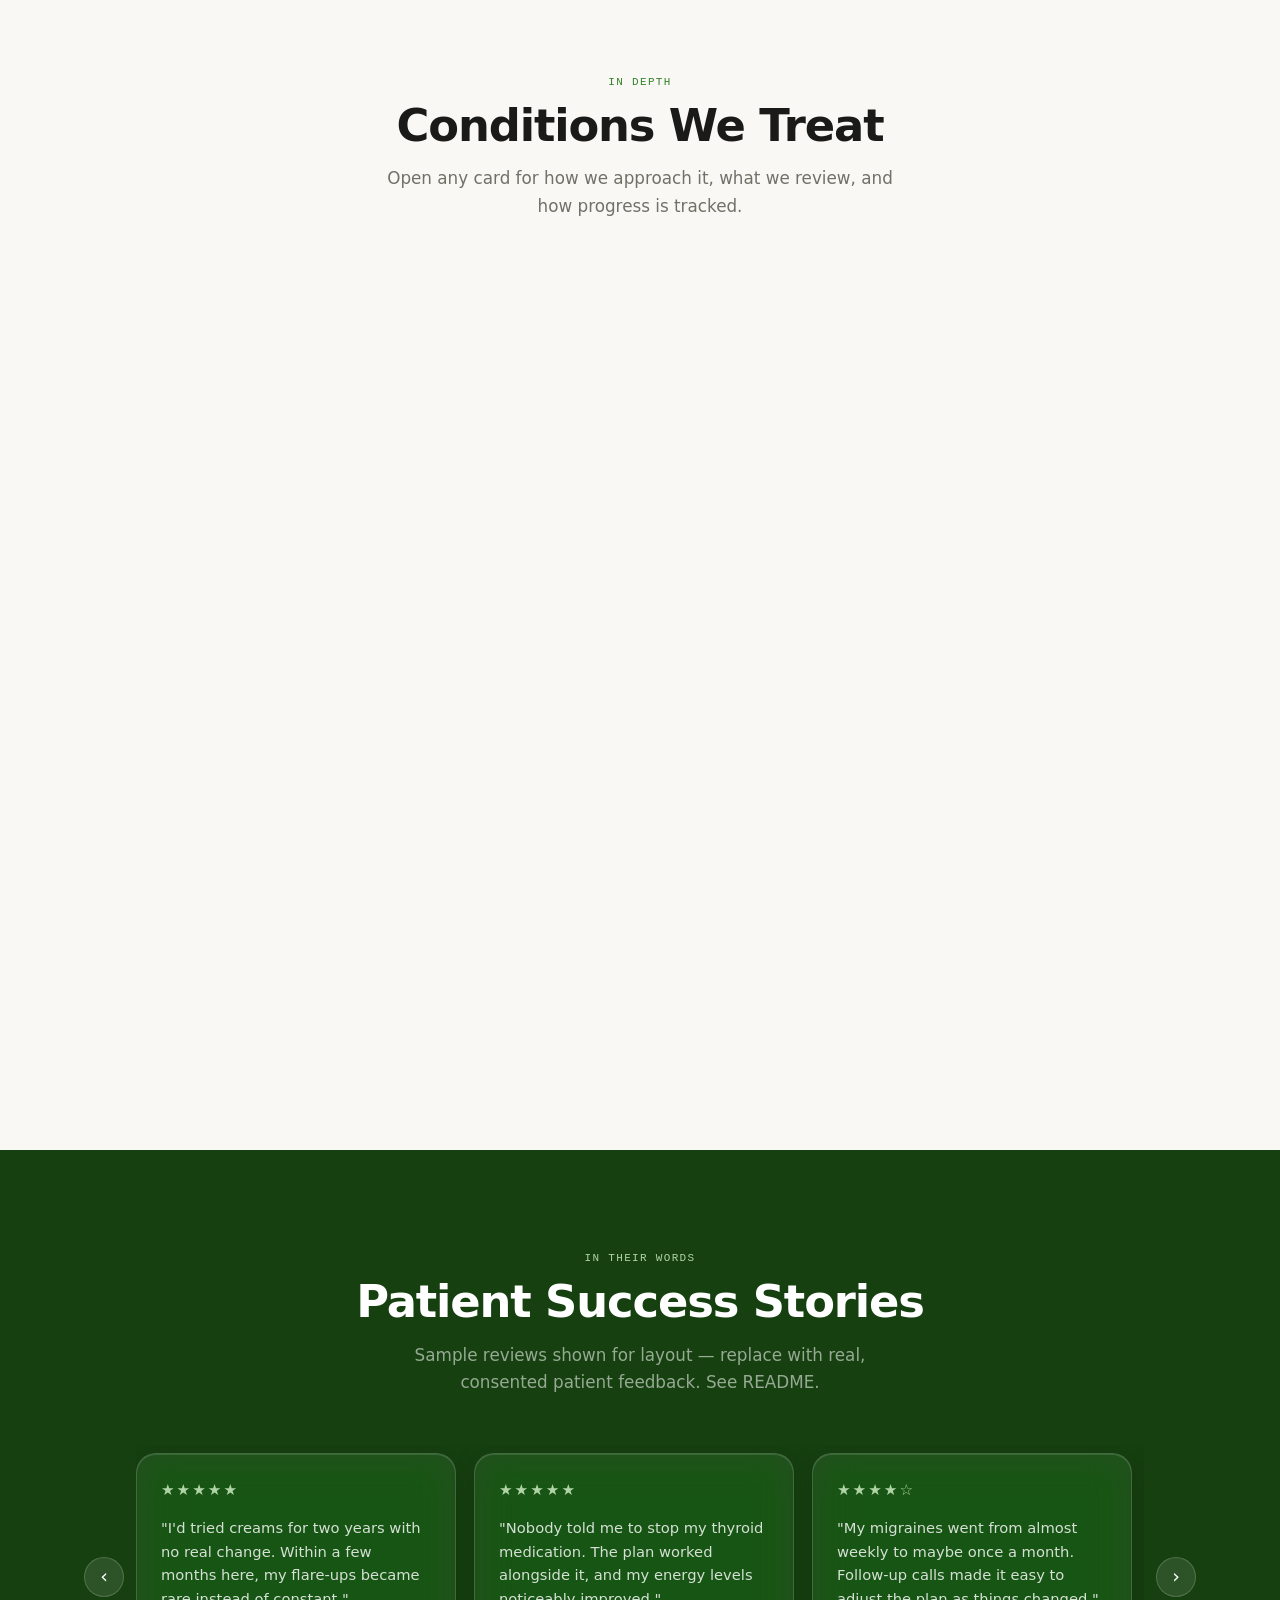
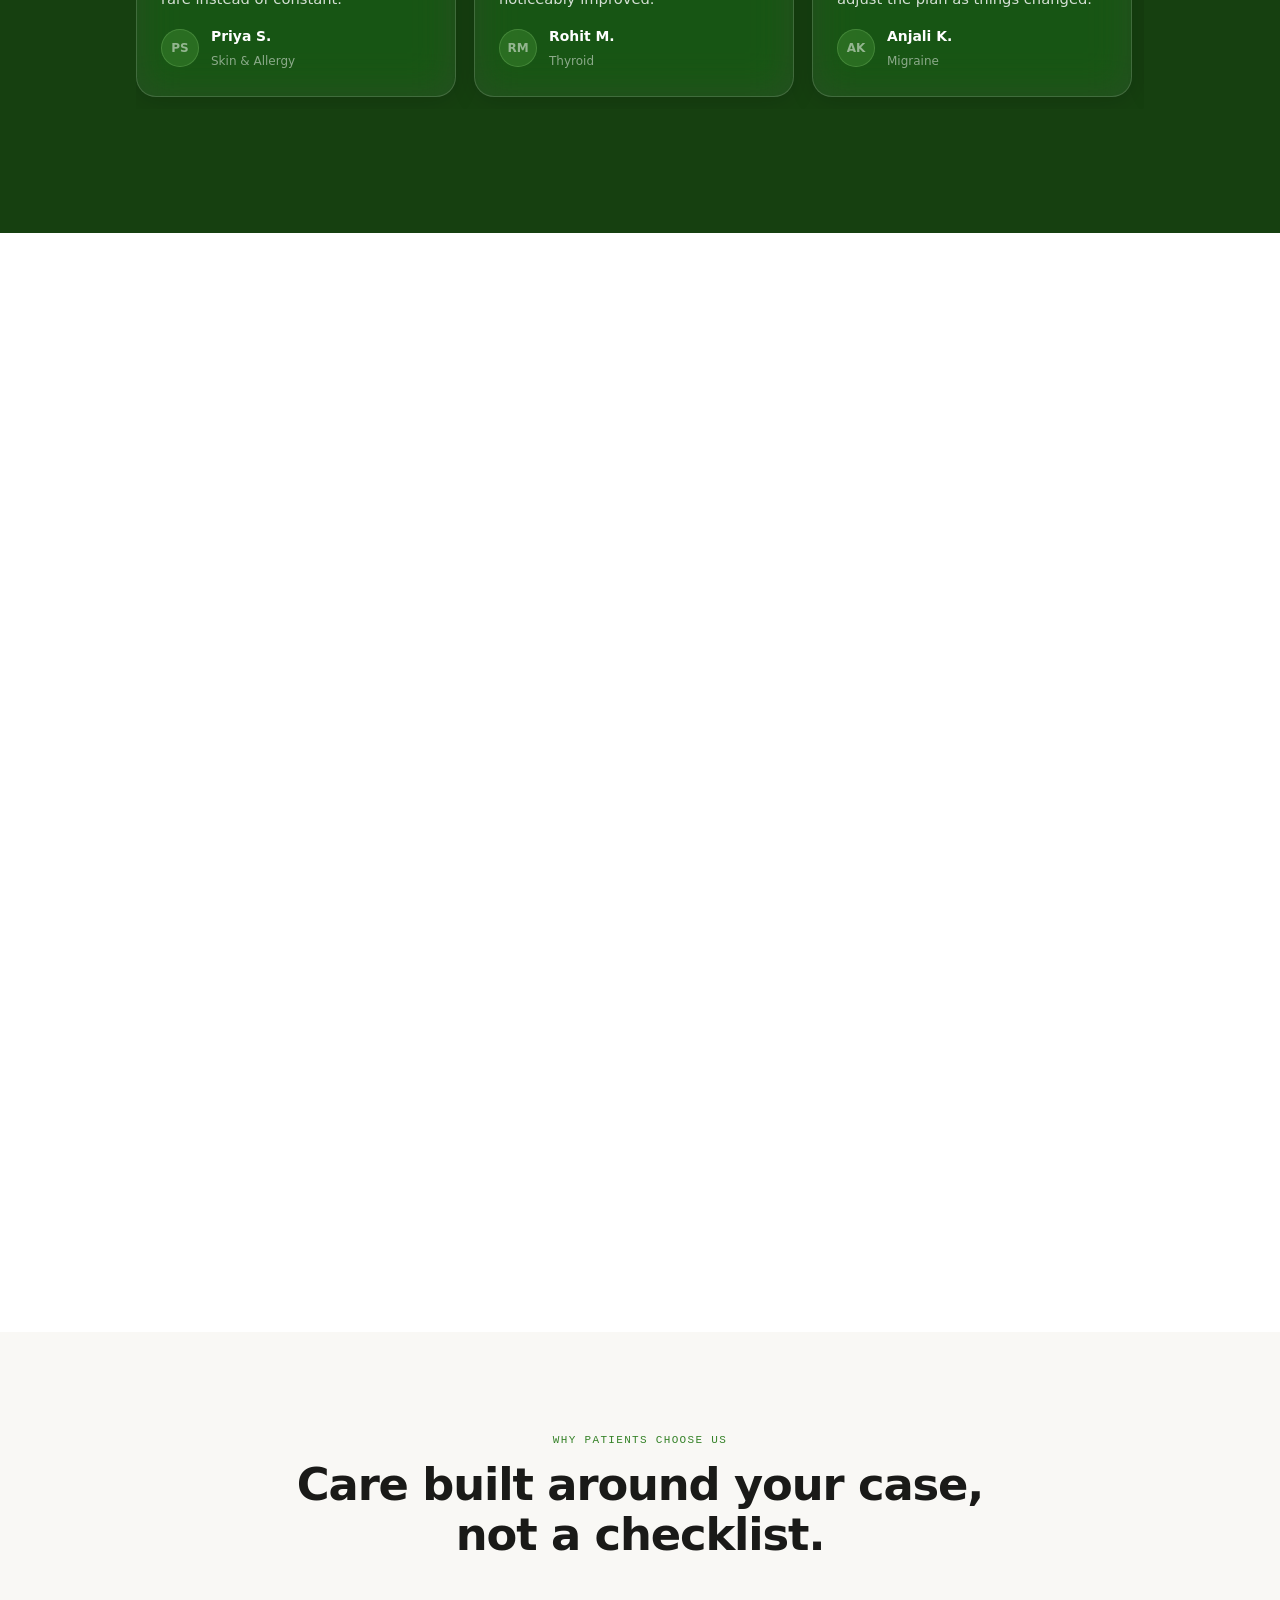
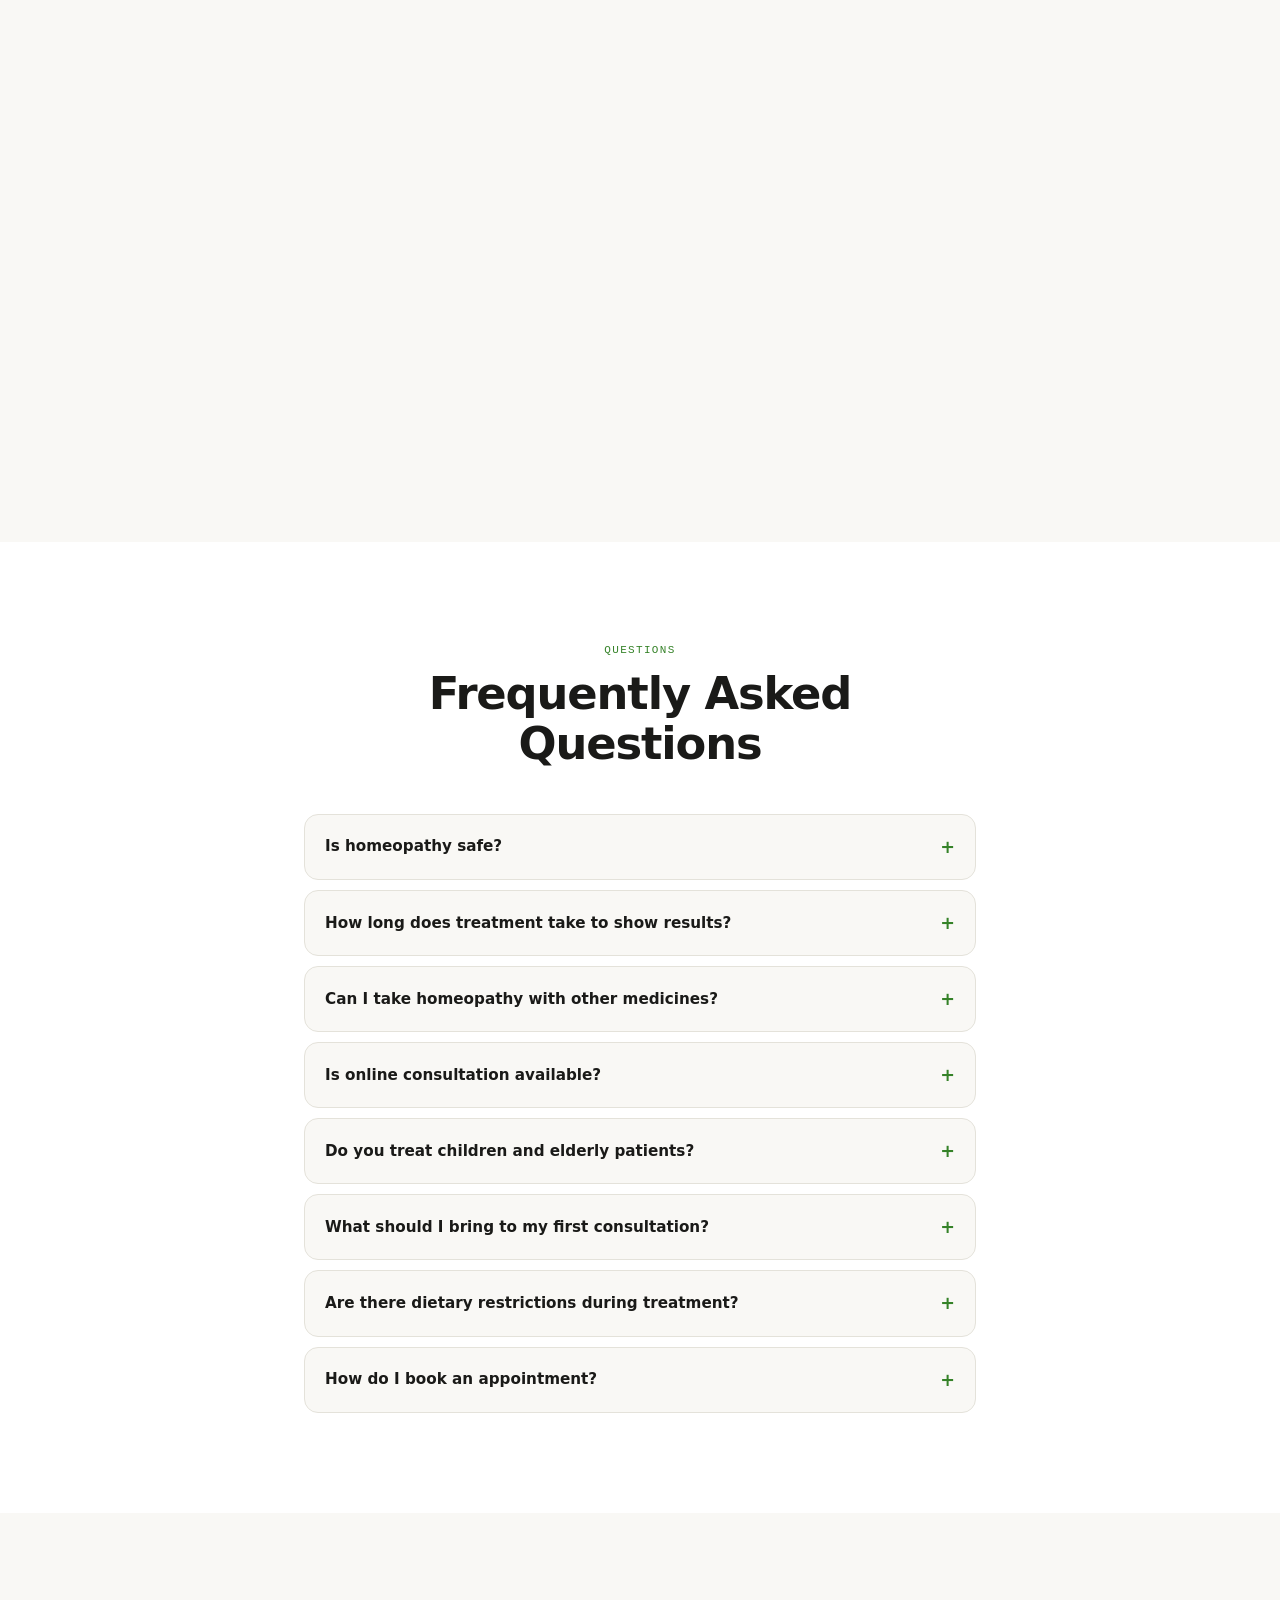
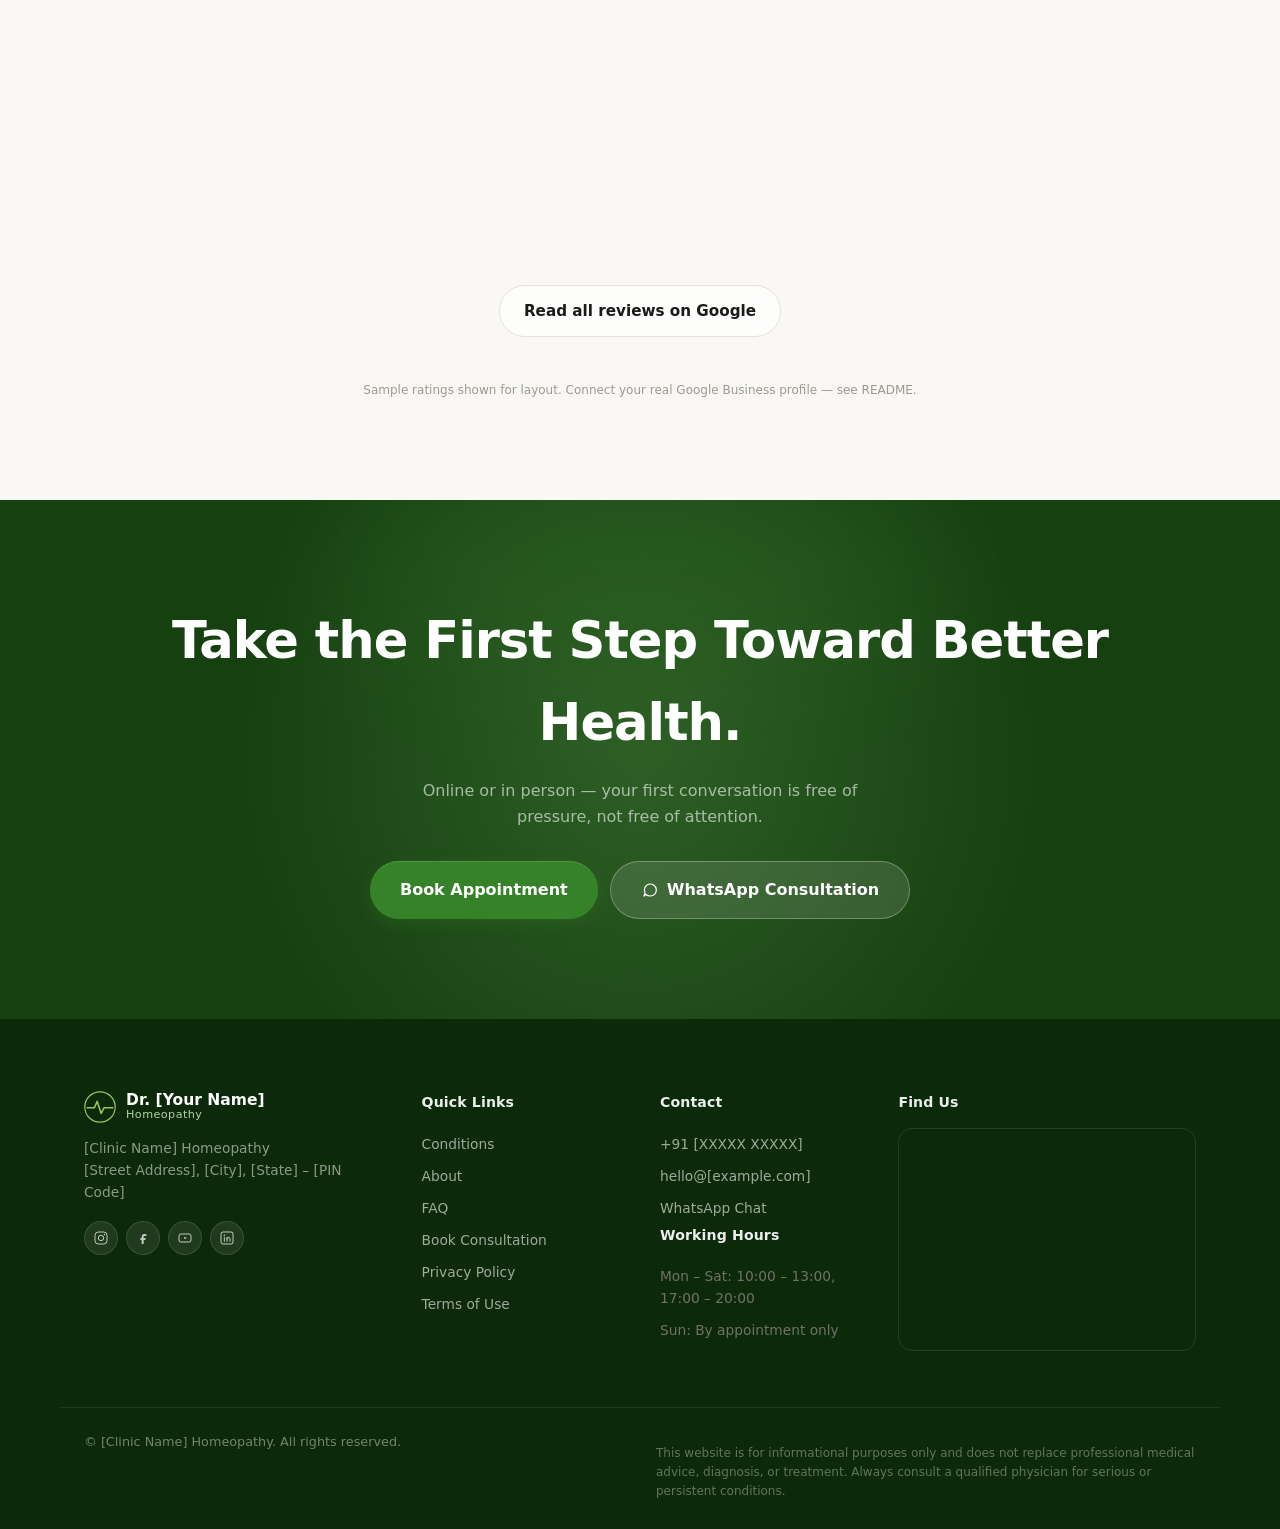
==== commit 84eedf1f: "Update index.html" ====
--- a/index.html
+++ b/index.html
@@ -48,6 +48,10 @@
 </head>
 <body>
 
+    <div id="site-loader">
+  <canvas id="loader-canvas"></canvas>
+</div>
+    
 <a class="skip-link" href="#main">Skip to main content</a>
 
 <!-- ============ HEADER / NAV ============ -->
